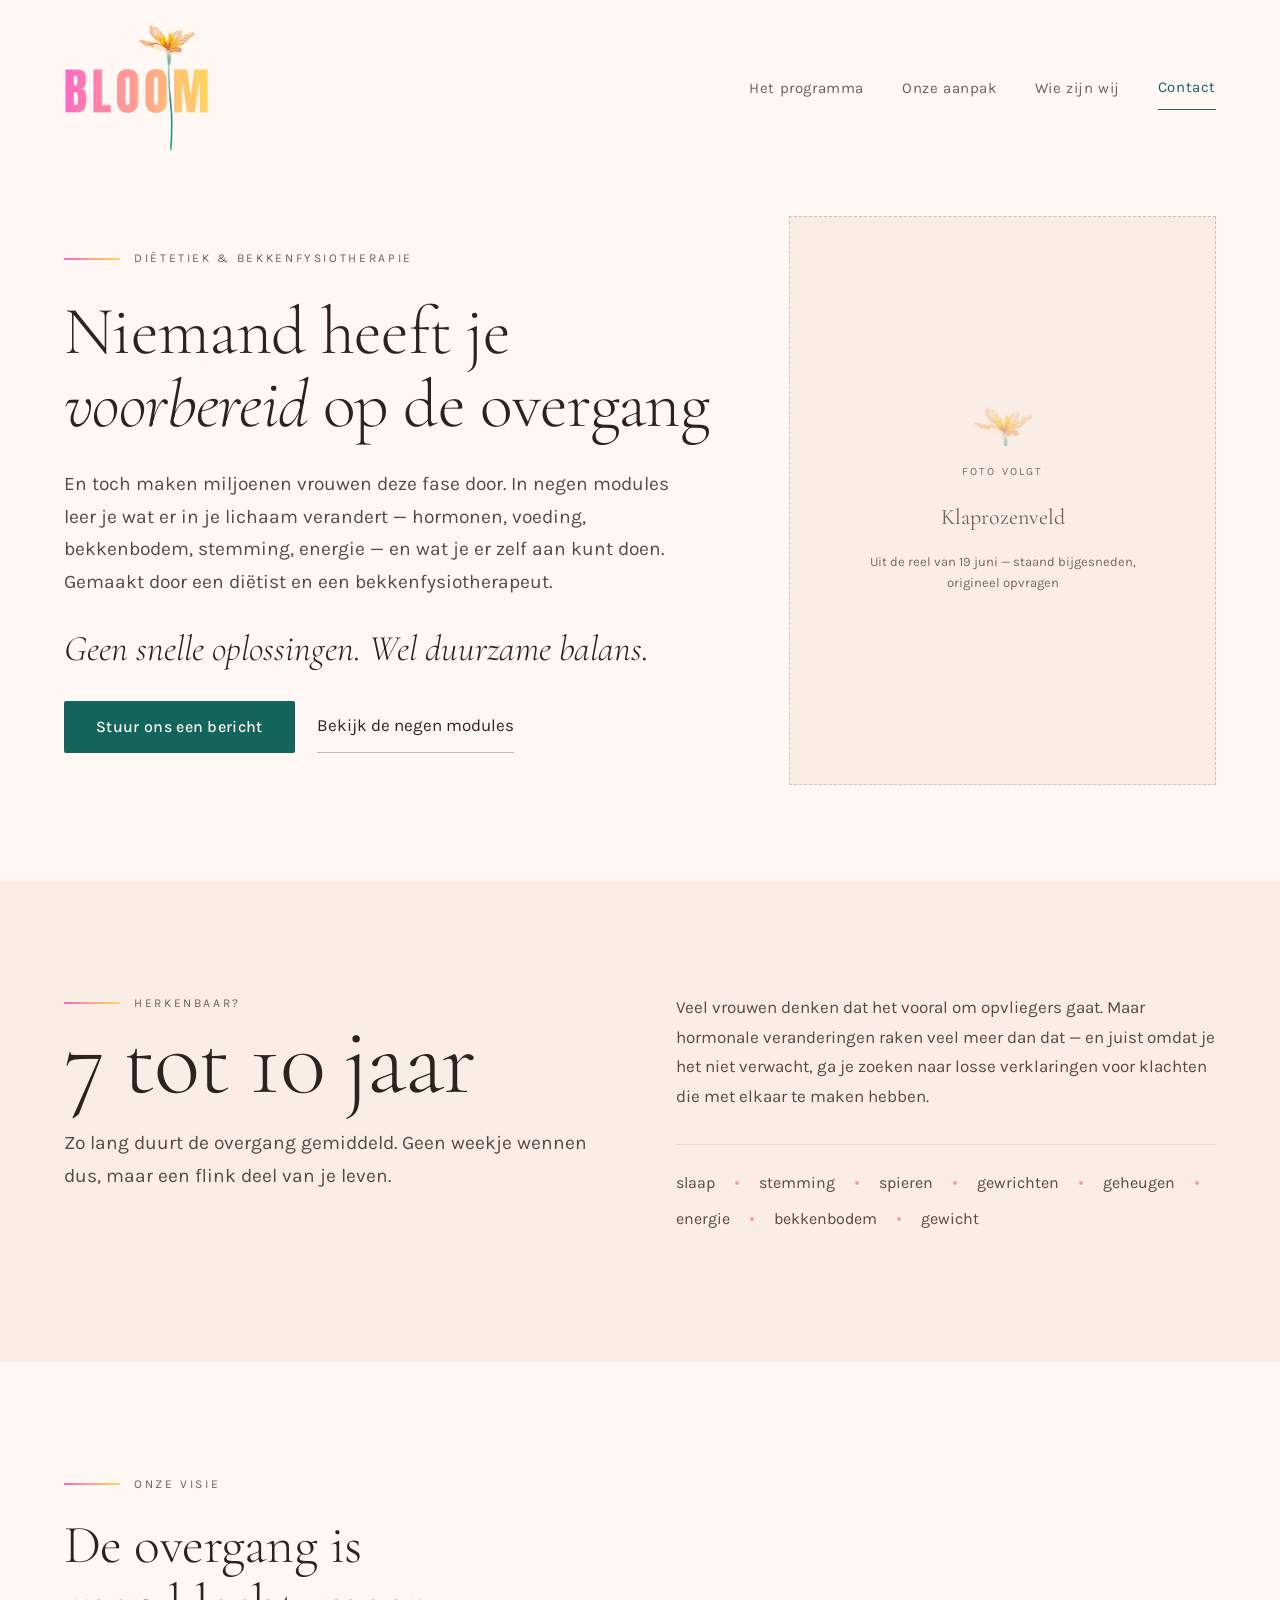
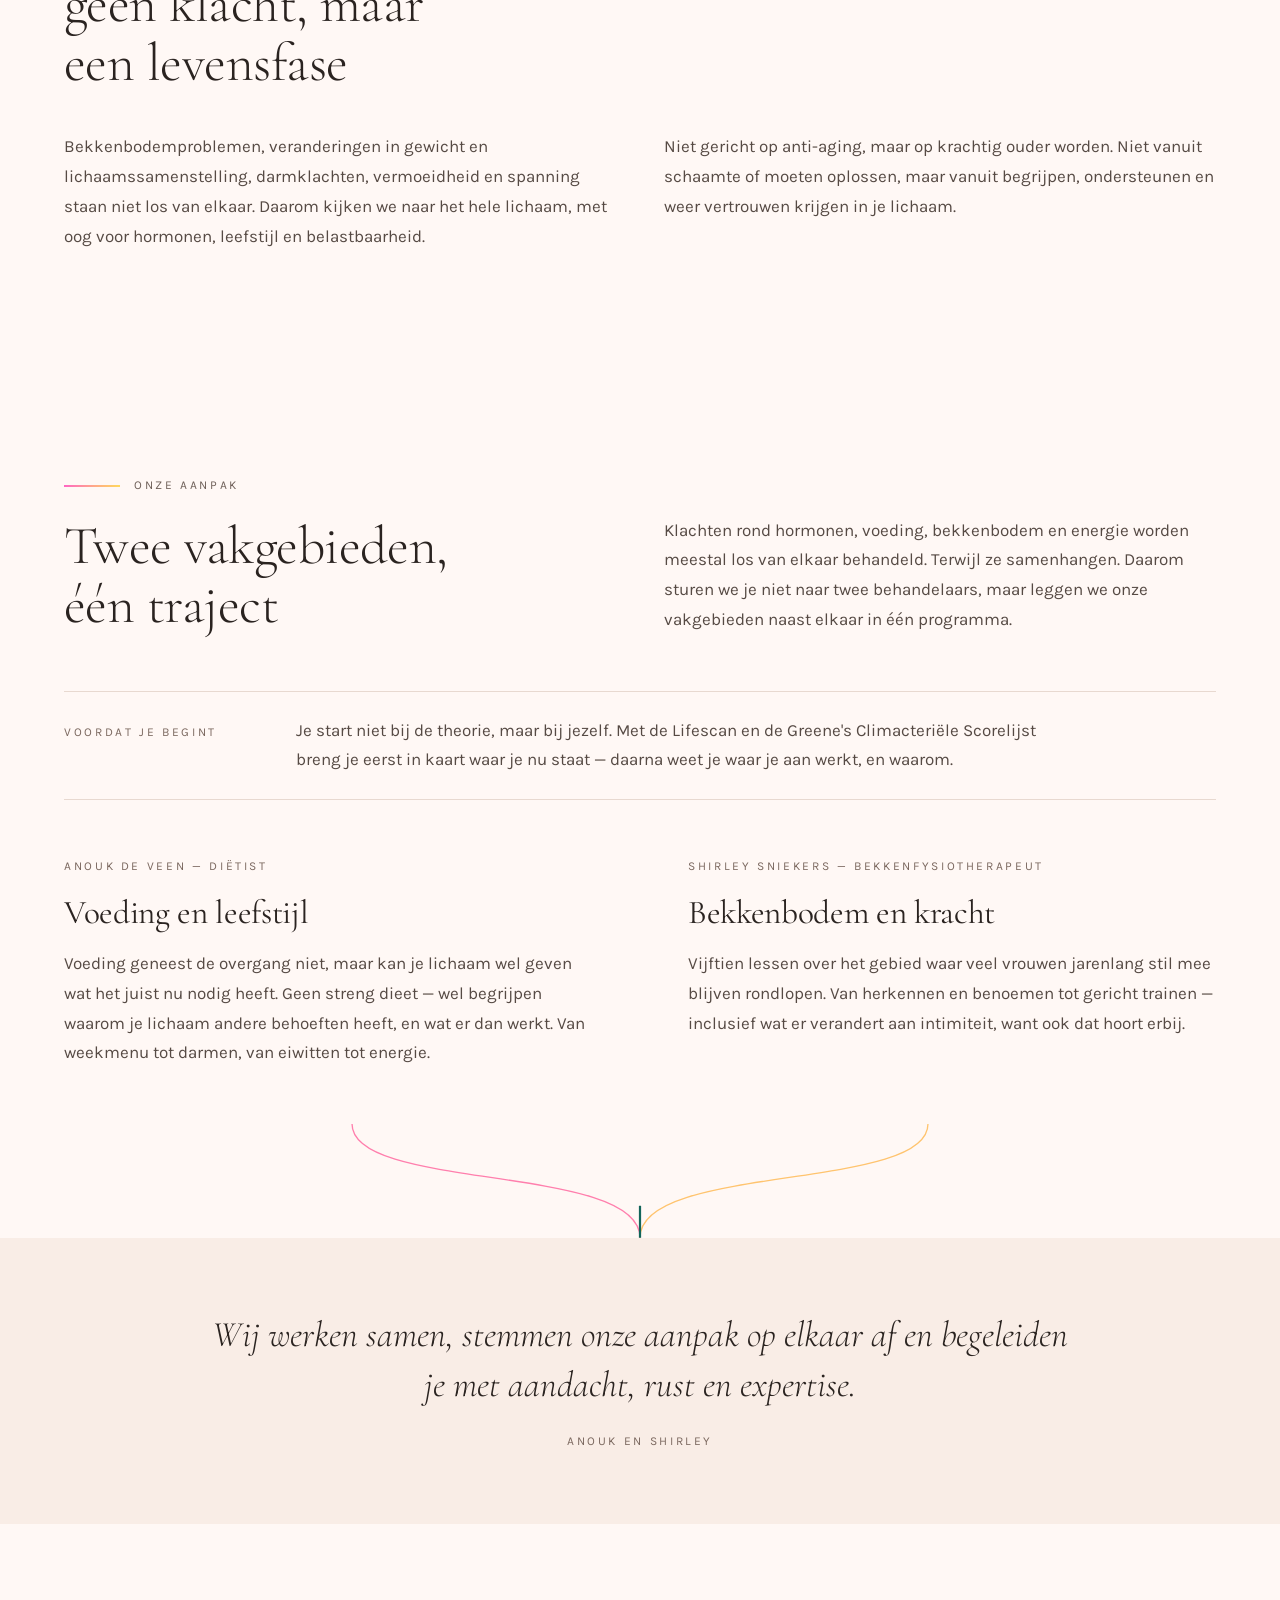
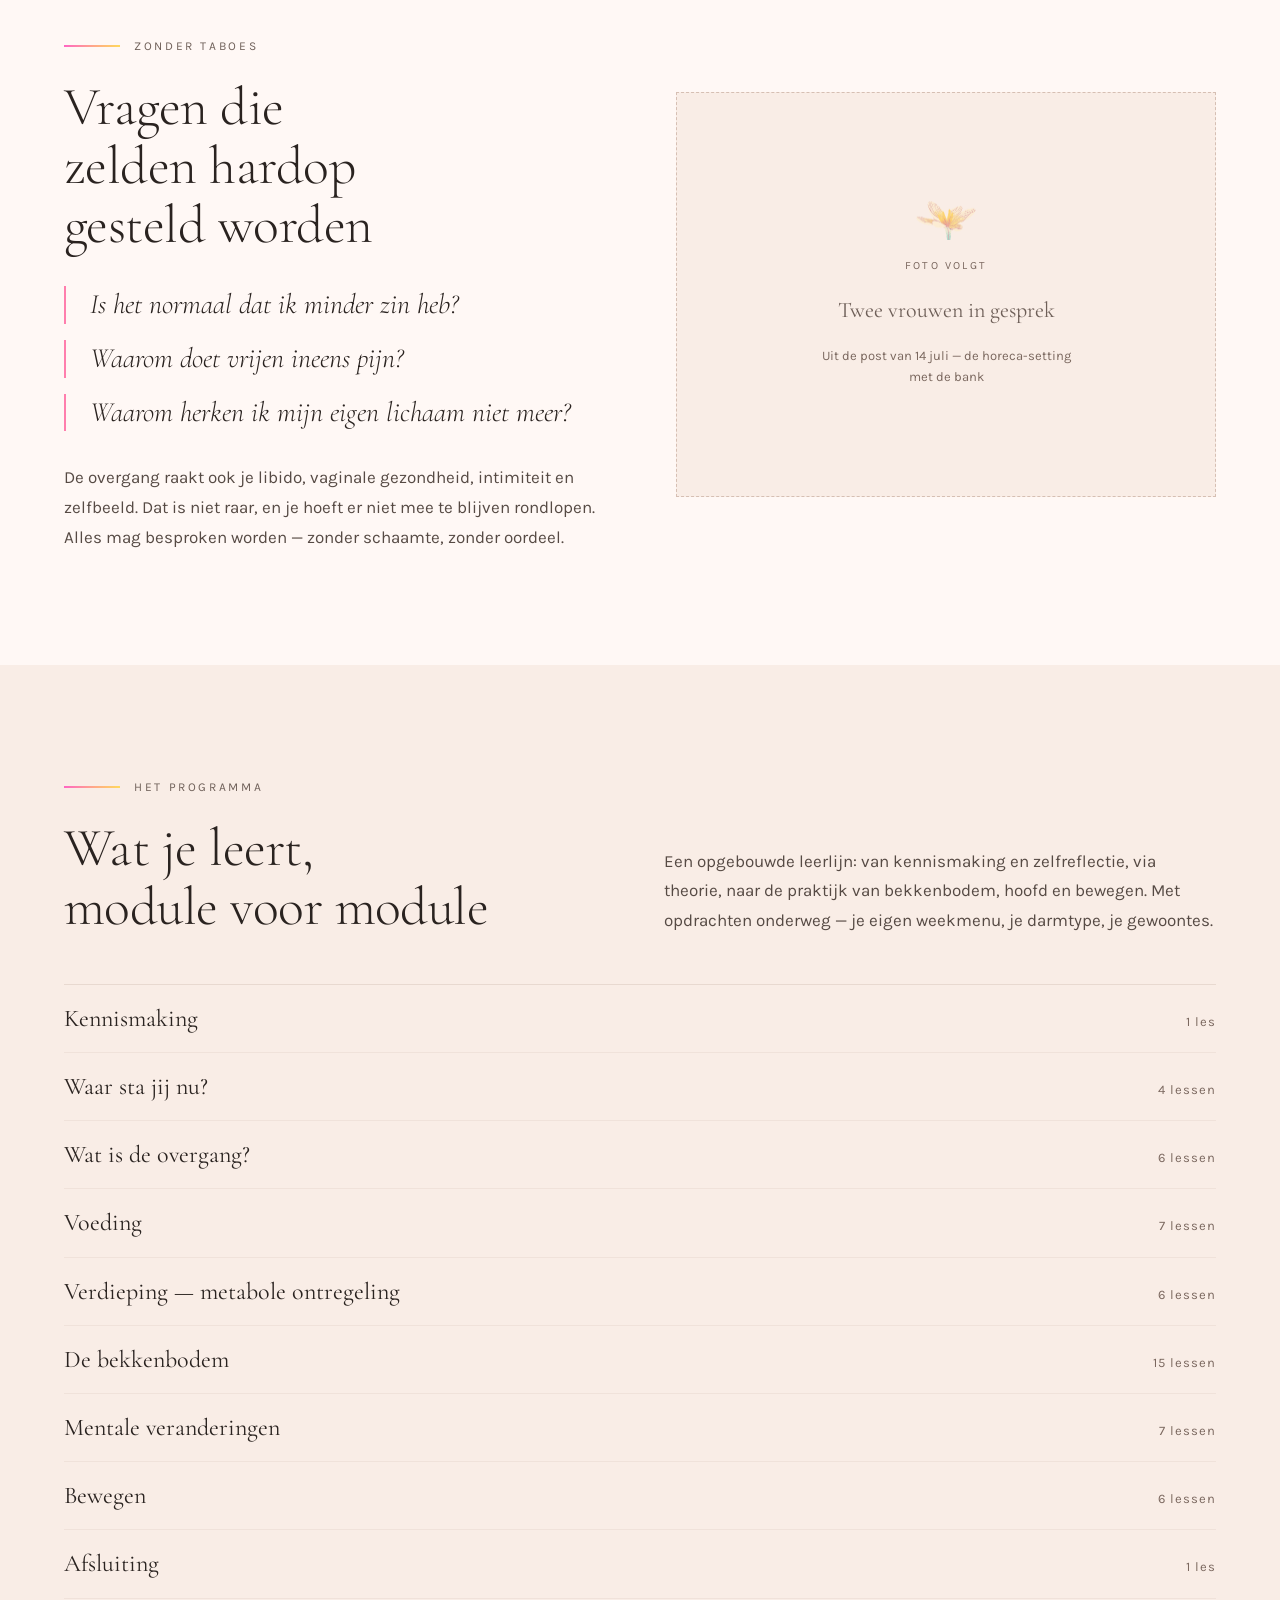
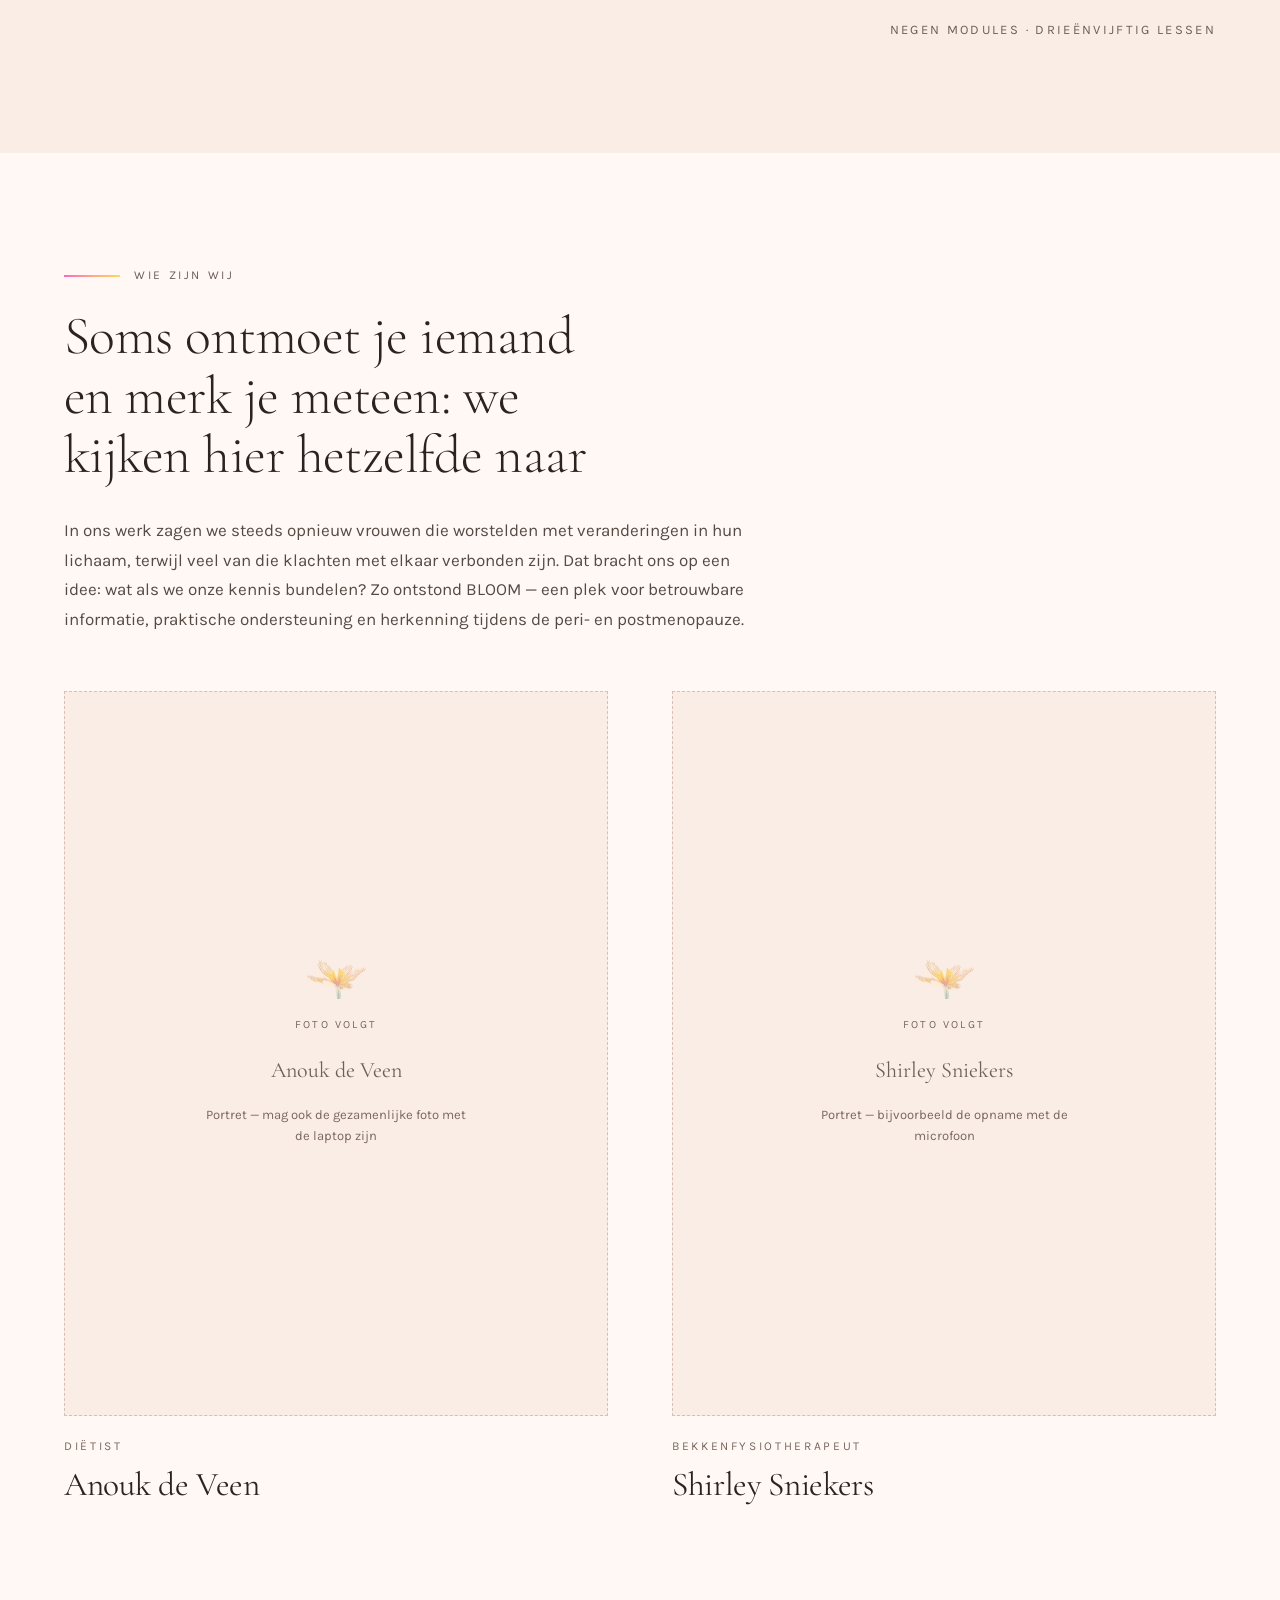
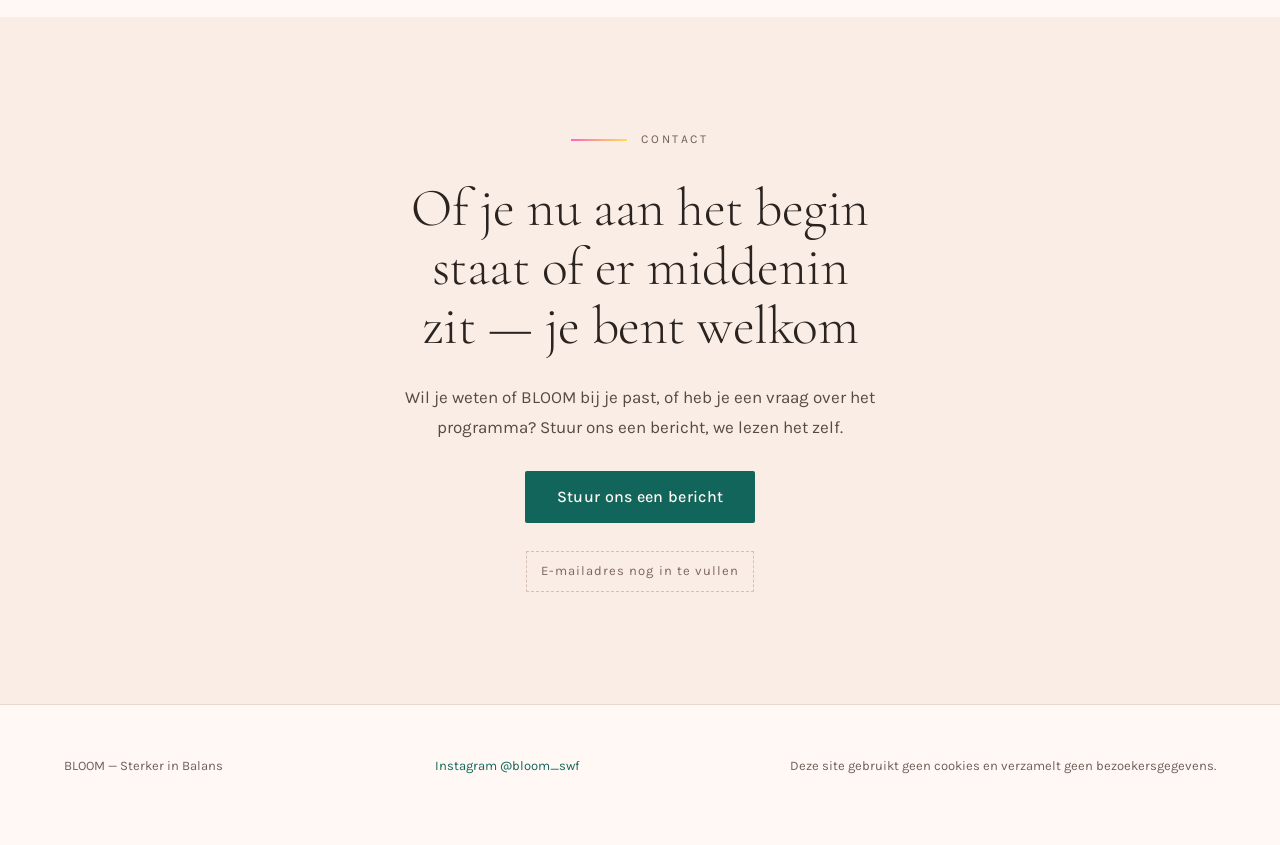
==== index.html @ 6a774e8f "Pagina leesbaar houden als JavaScript niet draait De fade-in verborg secties met opacity 0; zonder J" ====
<!doctype html>
<html lang="nl">
<head>
<meta charset="utf-8">
<meta name="viewport" content="width=device-width, initial-scale=1">
<title>BLOOM — Sterker in Balans | Online programma over de overgang</title>
<meta name="description" content="BLOOM is een online programma over de overgang, gemaakt door een diëtist en een bekkenfysiotherapeut. Negen modules over hormonen, voeding, bekkenbodem, stemming en kracht.">
<link rel="icon" href="assets/img/favicon-32.png" sizes="32x32">
<link rel="apple-touch-icon" href="assets/img/favicon-180.png">
<meta property="og:title" content="BLOOM — Sterker in Balans">
<meta property="og:description" content="Een online programma over de overgang, gemaakt door een diëtist en een bekkenfysiotherapeut.">
<meta property="og:type" content="website">
<meta property="og:image" content="assets/img/og.png">
<meta property="og:locale" content="nl_NL">
<link rel="preload" href="assets/fonts/CormorantGaramond-var.woff2" as="font" type="font/woff2" crossorigin>
<link rel="preload" href="assets/fonts/Karla-var.woff2" as="font" type="font/woff2" crossorigin>
<link rel="stylesheet" href="styles.css">
<script>document.documentElement.classList.add('js');</script>
</head>
<body>

<a class="btn" href="#inhoud" style="position:absolute;left:-9999px;">Naar de inhoud</a>

<header class="wrap masthead">
  <img class="masthead__logo" src="assets/img/bloom-logo.png" alt="BLOOM" width="700" height="616">
  <nav class="nav" aria-label="Hoofdmenu">
    <a href="#programma">Het programma</a>
    <a href="#aanpak">Onze aanpak</a>
    <a href="#wij">Wie zijn wij</a>
    <a class="is-cta" href="#contact">Contact</a>
  </nav>
</header>

<main id="inhoud">

  <!-- ───────────────── Hero ───────────────── -->
  <section class="wrap hero">
    <div class="hero__text">
      <p class="eyebrow">Diëtetiek &amp; bekkenfysiotherapie</p>
      <h1 class="hero__title">Niemand heeft je <em>voorbereid</em> op de overgang</h1>
      <p class="lead">En toch maken miljoenen vrouwen deze fase door. In negen modules leer je wat er in je lichaam verandert — hormonen, voeding, bekkenbodem, stemming, energie — en wat je er zelf aan kunt doen. Gemaakt door een diëtist en een bekkenfysiotherapeut.</p>
      <p class="quote">Geen snelle oplossingen. Wel duurzame balans.</p>
      <div class="hero__actions">
        <a class="btn btn--primary" href="#contact">Stuur ons een bericht</a>
        <a class="link-under" href="#programma">Bekijk de negen modules</a>
      </div>
    </div>

    <!-- Foto volgt: plaats het bestand als assets/img/hero-klaprozen.jpg en vervang dit blok -->
    <figure class="photo photo--empty photo--portrait" style="margin:0;">
      <img src="assets/img/bloom-mark.png" alt="" width="240" height="157">
      <figcaption class="photo__label">Foto volgt</figcaption>
      <p class="photo__name">Klaprozenveld</p>
      <p class="photo__note">Uit de reel van 19 juni — staand bijgesneden, origineel opvragen</p>
    </figure>
  </section>

  <!-- ───────────────── Herkenning ───────────────── -->
  <section class="section section--sand" id="herkenning">
    <div class="wrap recognise reveal">
      <div>
        <p class="eyebrow">Herkenbaar?</p>
        <p class="figure-line">7 tot 10 jaar</p>
        <p class="figure-caption">Zo lang duurt de overgang gemiddeld. Geen weekje wennen dus, maar een flink deel van je leven.</p>
      </div>
      <div>
        <p class="prose">Veel vrouwen denken dat het vooral om opvliegers gaat. Maar hormonale veranderingen raken veel meer dan dat — en juist omdat je het niet verwacht, ga je zoeken naar losse verklaringen voor klachten die met elkaar te maken hebben.</p>
        <ul class="tags">
          <li>slaap</li>
          <li>stemming</li>
          <li>spieren</li>
          <li>gewrichten</li>
          <li>geheugen</li>
          <li>energie</li>
          <li>bekkenbodem</li>
          <li>gewicht</li>
        </ul>
      </div>
    </div>
  </section>

  <!-- ───────────────── Visie ───────────────── -->
  <section class="section" id="visie">
    <div class="wrap reveal">
      <p class="eyebrow">Onze visie</p>
      <h2 style="max-width:20ch;margin-top:1.25rem;">De overgang is geen klacht, maar een levensfase</h2>
      <div style="display:grid;grid-template-columns:repeat(auto-fit,minmax(18rem,1fr));gap:3rem;margin-top:2.5rem;">
        <p class="prose">Bekkenbodemproblemen, veranderingen in gewicht en lichaamssamenstelling, darmklachten, vermoeidheid en spanning staan niet los van elkaar. Daarom kijken we naar het hele lichaam, met oog voor hormonen, leefstijl en belastbaarheid.</p>
        <p class="prose">Niet gericht op anti-aging, maar op krachtig ouder worden. Niet vanuit schaamte of moeten oplossen, maar vanuit begrijpen, ondersteunen en weer vertrouwen krijgen in je lichaam.</p>
      </div>
    </div>
  </section>

  <!-- ───────────────── Aanpak ───────────────── -->
  <section class="section" id="aanpak" style="padding-bottom:0;">
    <div class="wrap reveal">
      <div style="display:grid;grid-template-columns:repeat(auto-fit,minmax(20rem,1fr));gap:3rem;align-items:end;">
        <div>
          <p class="eyebrow">Onze aanpak</p>
          <h2 style="margin-top:1.25rem;">Twee vakgebieden,<br>één traject</h2>
        </div>
        <p class="prose">Klachten rond hormonen, voeding, bekkenbodem en energie worden meestal los van elkaar behandeld. Terwijl ze samenhangen. Daarom sturen we je niet naar twee behandelaars, maar leggen we onze vakgebieden naast elkaar in één programma.</p>
      </div>

      <div class="before-start">
        <p class="eyebrow eyebrow--plain before-start__label">Voordat je begint</p>
        <p class="prose" style="max-width:48rem;">Je start niet bij de theorie, maar bij jezelf. Met de Lifescan en de Greene's Climacteriële Scorelijst breng je eerst in kaart waar je nu staat — daarna weet je waar je aan werkt, en waarom.</p>
      </div>

      <div class="disciplines">
        <article class="discipline">
          <p class="eyebrow eyebrow--plain">Anouk de Veen — diëtist</p>
          <h3>Voeding en leefstijl</h3>
          <p class="prose" style="max-width:none;">Voeding geneest de overgang niet, maar kan je lichaam wel geven wat het juist nu nodig heeft. Geen streng dieet — wel begrijpen waarom je lichaam andere behoeften heeft, en wat er dan werkt. Van weekmenu tot darmen, van eiwitten tot energie.</p>
        </article>
        <article class="discipline">
          <p class="eyebrow eyebrow--plain">Shirley Sniekers — bekkenfysiotherapeut</p>
          <h3>Bekkenbodem en kracht</h3>
          <p class="prose" style="max-width:none;">Vijftien lessen over het gebied waar veel vrouwen jarenlang stil mee blijven rondlopen. Van herkennen en benoemen tot gericht trainen — inclusief wat er verandert aan intimiteit, want ook dat hoort erbij.</p>
        </article>
      </div>

      <!-- Twee vakgebieden komen samen in één steel — het beeldmerk van het logo -->
      <svg class="converge" viewBox="0 0 1296 128" fill="none" xmlns="http://www.w3.org/2000/svg" aria-hidden="true" focusable="false">
        <path d="M324 0 C 324 76, 648 44, 648 128" stroke="#FF7FAD" stroke-width="1.5"/>
        <path d="M972 0 C 972 76, 648 44, 648 128" stroke="#FFC46F" stroke-width="1.5"/>
        <path d="M648 92 L 648 128" stroke="#12655A" stroke-width="2.5"/>
      </svg>
    </div>

    <div class="section--sand" style="padding-block:clamp(3rem,6vw,4.5rem);">
      <div class="wrap" style="display:flex;flex-direction:column;align-items:center;text-align:center;gap:1.25rem;">
        <p class="quote" style="max-width:55rem;">Wij werken samen, stemmen onze aanpak op elkaar af en begeleiden je met aandacht, rust en expertise.</p>
        <p class="eyebrow eyebrow--plain">Anouk en Shirley</p>
      </div>
    </div>
  </section>

  <!-- ───────────────── Taboe ───────────────── -->
  <section class="section" id="taboe">
    <div class="wrap taboo reveal">
      <div>
        <p class="eyebrow">Zonder taboes</p>
        <h2 style="margin-top:1.25rem;max-width:16ch;">Vragen die zelden hardop gesteld worden</h2>
        <ul class="taboo__questions">
          <li>Is het normaal dat ik minder zin heb?</li>
          <li>Waarom doet vrijen ineens pijn?</li>
          <li>Waarom herken ik mijn eigen lichaam niet meer?</li>
        </ul>
        <p class="prose" style="margin-top:2rem;">De overgang raakt ook je libido, vaginale gezondheid, intimiteit en zelfbeeld. Dat is niet raar, en je hoeft er niet mee te blijven rondlopen. Alles mag besproken worden — zonder schaamte, zonder oordeel.</p>
      </div>

      <!-- Foto volgt: plaats het bestand als assets/img/gesprek-bank.jpg en vervang dit blok -->
      <figure class="photo photo--empty photo--landscape" style="margin:0;">
        <img src="assets/img/bloom-mark.png" alt="" width="240" height="157">
        <figcaption class="photo__label">Foto volgt</figcaption>
        <p class="photo__name">Twee vrouwen in gesprek</p>
        <p class="photo__note">Uit de post van 14 juli — de horeca-setting met de bank</p>
      </figure>
    </div>
  </section>

  <!-- ───────────────── Programma ───────────────── -->
  <section class="section section--sand" id="programma">
    <div class="wrap reveal">
      <div style="display:grid;grid-template-columns:repeat(auto-fit,minmax(20rem,1fr));gap:3rem;align-items:end;">
        <div>
          <p class="eyebrow">Het programma</p>
          <h2 style="margin-top:1.25rem;">Wat je leert,<br>module voor module</h2>
        </div>
        <p class="prose">Een opgebouwde leerlijn: van kennismaking en zelfreflectie, via theorie, naar de praktijk van bekkenbodem, hoofd en bewegen. Met opdrachten onderweg — je eigen weekmenu, je darmtype, je gewoontes.</p>
      </div>

      <ol class="modules">
        <li><span class="modules__name">Kennismaking</span><span class="modules__count">1 les</span></li>
        <li><span class="modules__name">Waar sta jij nu?</span><span class="modules__count">4 lessen</span></li>
        <li><span class="modules__name">Wat is de overgang?</span><span class="modules__count">6 lessen</span></li>
        <li><span class="modules__name">Voeding</span><span class="modules__count">7 lessen</span></li>
        <li><span class="modules__name">Verdieping — metabole ontregeling</span><span class="modules__count">6 lessen</span></li>
        <li><span class="modules__name">De bekkenbodem</span><span class="modules__count">15 lessen</span></li>
        <li><span class="modules__name">Mentale veranderingen</span><span class="modules__count">7 lessen</span></li>
        <li><span class="modules__name">Bewegen</span><span class="modules__count">6 lessen</span></li>
        <li><span class="modules__name">Afsluiting</span><span class="modules__count">1 les</span></li>
      </ol>
      <p class="modules__total">Negen modules · drieënvijftig lessen</p>
    </div>
  </section>

  <!-- ───────────────── Wie zijn wij ───────────────── -->
  <section class="section" id="wij">
    <div class="wrap reveal">
      <p class="eyebrow">Wie zijn wij</p>
      <h2 style="margin-top:1.25rem;max-width:22ch;">Soms ontmoet je iemand en merk je meteen: we kijken hier hetzelfde naar</h2>
      <p class="prose" style="margin-top:2rem;max-width:44rem;">In ons werk zagen we steeds opnieuw vrouwen die worstelden met veranderingen in hun lichaam, terwijl veel van die klachten met elkaar verbonden zijn. Dat bracht ons op een idee: wat als we onze kennis bundelen? Zo ontstond BLOOM — een plek voor betrouwbare informatie, praktische ondersteuning en herkenning tijdens de peri- en postmenopauze.</p>

      <div class="founders">
        <div class="founder">
          <!-- Foto volgt: plaats het bestand als assets/img/anouk.jpg en vervang dit blok -->
          <figure class="photo photo--empty photo--portrait" style="margin:0;">
            <img src="assets/img/bloom-mark.png" alt="" width="240" height="157">
            <figcaption class="photo__label">Foto volgt</figcaption>
            <p class="photo__name">Anouk de Veen</p>
            <p class="photo__note">Portret — mag ook de gezamenlijke foto met de laptop zijn</p>
          </figure>
          <div>
            <p class="founder__role">Diëtist</p>
            <h3 style="margin-top:0.5rem;">Anouk de Veen</h3>
          </div>
        </div>
        <div class="founder">
          <!-- Foto volgt: plaats het bestand als assets/img/shirley.jpg en vervang dit blok -->
          <figure class="photo photo--empty photo--portrait" style="margin:0;">
            <img src="assets/img/bloom-mark.png" alt="" width="240" height="157">
            <figcaption class="photo__label">Foto volgt</figcaption>
            <p class="photo__name">Shirley Sniekers</p>
            <p class="photo__note">Portret — bijvoorbeeld de opname met de microfoon</p>
          </figure>
          <div>
            <p class="founder__role">Bekkenfysiotherapeut</p>
            <h3 style="margin-top:0.5rem;">Shirley Sniekers</h3>
          </div>
        </div>
      </div>
    </div>
  </section>

  <!-- ───────────────── Contact ───────────────── -->
  <section class="section section--sand" id="contact">
    <div class="wrap contact reveal">
      <p class="eyebrow">Contact</p>
      <h2 style="max-width:18ch;">Of je nu aan het begin staat of er middenin zit — je bent welkom</h2>
      <p class="prose">Wil je weten of BLOOM bij je past, of heb je een vraag over het programma? Stuur ons een bericht, we lezen het zelf.</p>
      <!-- TODO: vervang het e-mailadres hieronder en verwijder de melding eronder -->
      <a class="btn btn--primary" href="mailto:EMAILADRES-NOG-INVULLEN@voorbeeld.nl?subject=Vraag%20over%20BLOOM">Stuur ons een bericht</a>
      <span class="todo">E-mailadres nog in te vullen</span>
    </div>
  </section>

</main>

<footer class="footer">
  <div class="wrap footer__row">
    <span>BLOOM — Sterker in Balans</span>
    <span><a href="https://www.instagram.com/bloom_swf/" rel="noopener">Instagram @bloom_swf</a></span>
    <span>Deze site gebruikt geen cookies en verzamelt geen bezoekersgegevens.</span>
  </div>
</footer>

<script>
(function () {
  var items = document.querySelectorAll('.reveal');
  if (!('IntersectionObserver' in window) ||
      window.matchMedia('(prefers-reduced-motion: reduce)').matches) {
    items.forEach(function (el) { el.classList.add('is-in'); });
    return;
  }
  var io = new IntersectionObserver(function (entries) {
    entries.forEach(function (entry) {
      if (entry.isIntersecting) {
        entry.target.classList.add('is-in');
        io.unobserve(entry.target);
      }
    });
  }, { rootMargin: '0px 0px -10% 0px' });
  items.forEach(function (el) { io.observe(el); });
})();
</script>

</body>
</html>
---- styles.css ----
@import url('assets/fonts/fonts.css');

/* ───────────────────────────────────────────────────────────────
   Design tokens — de stuurknop van de hele pagina.
   Kleuren zijn gemeten uit het logobestand, niet geschat.
   ─────────────────────────────────────────────────────────────── */
:root {
  /* Vlakken en tekst */
  --cream:      #FFF8F5;
  --sand:       #F9EDE6;
  --ink:        #2A2320;
  --ink-soft:   #564A44;
  --muted:      #6E5F58;
  --faint:      #7A675E;
  --rule:       #E8D9D0;
  --rule-soft:  #F0E2DA;

  /* Interactie — de groene steel uit het logo */
  --accent:      #12655A;
  --accent-dark: #0D4A42;

  /* Logoverloop — uitsluitend haarlijnen en accenten, nooit vlakken */
  --pink:      #FF66C3;
  --pink-soft: #FF7FAD;
  --salmon:    #FF9B94;
  --orange:    #FFAA87;
  --gold:      #FFC46F;
  --yellow:    #FFD95D;
  --gradient:  linear-gradient(90deg, var(--pink), var(--orange) 55%, var(--yellow));

  /* Typografie */
  --font-display: 'Cormorant Garamond', Georgia, 'Times New Roman', serif;
  --font-body:    'Karla', 'Helvetica Neue', Arial, sans-serif;

  --t-hero:  clamp(2.4rem, 6vw, 4.25rem);
  --t-h2:    clamp(1.9rem, 4.2vw, 3.4rem);
  --t-h3:    clamp(1.4rem, 2.6vw, 2.25rem);
  --t-quote: clamp(1.35rem, 3vw, 2.25rem);
  --t-lead:  clamp(1.05rem, 1.5vw, 1.2rem);
  --t-body:  1.0625rem;
  --t-small: 0.8125rem;
  --t-eyebrow: 0.75rem;

  /* Ritme */
  --pad:     clamp(1.25rem, 5vw, 4.5rem);
  --maxw:    81rem;
  --section: clamp(4rem, 9vw, 7rem);
  --measure: 38rem;
}

/* ─────────────────────────── Basis ─────────────────────────── */
*, *::before, *::after { box-sizing: border-box; }

html { -webkit-text-size-adjust: 100%; scroll-behavior: smooth; }

body {
  margin: 0;
  background: var(--cream);
  color: var(--ink);
  font-family: var(--font-body);
  font-size: var(--t-body);
  line-height: 1.75;
  -webkit-font-smoothing: antialiased;
}

img { max-width: 100%; height: auto; display: block; }

a { color: var(--accent); }
a:hover { color: var(--accent-dark); }

:focus-visible {
  outline: 2px solid var(--accent);
  outline-offset: 3px;
}

h1, h2, h3 {
  font-family: var(--font-display);
  font-weight: 300;
  letter-spacing: -0.01em;
  margin: 0;
  text-wrap: balance;
}
h1 { font-size: var(--t-hero); line-height: 1.08; }
h2 { font-size: var(--t-h2);   line-height: 1.1; }
h3 { font-size: var(--t-h3);   line-height: 1.2; font-weight: 400; }

p { margin: 0; }

.wrap {
  width: 100%;
  max-width: var(--maxw);
  margin-inline: auto;
  padding-inline: var(--pad);
}

.section { padding-block: var(--section); }
.section--sand { background: var(--sand); }

.lead {
  font-size: var(--t-lead);
  line-height: 1.7;
  color: var(--ink-soft);
  max-width: var(--measure);
}

.prose { color: var(--ink-soft); max-width: var(--measure); }

/* Bovenkop met haarlijn in het logoverloop */
.eyebrow {
  display: flex;
  align-items: center;
  gap: 0.875rem;
  font-size: var(--t-eyebrow);
  letter-spacing: 0.22em;
  text-transform: uppercase;
  color: var(--muted);
}
.eyebrow::before {
  content: "";
  width: 3.5rem;
  height: 2px;
  flex-shrink: 0;
  background: var(--gradient);
}
.eyebrow--plain { color: var(--faint); }
.eyebrow--plain::before { display: none; }

.quote {
  font-family: var(--font-display);
  font-style: italic;
  font-weight: 300;
  font-size: var(--t-quote);
  line-height: 1.4;
  color: var(--ink);
}

/* ─────────────────────────── Knoppen ─────────────────────────── */
.btn {
  display: inline-flex;
  align-items: center;
  justify-content: center;
  min-height: 3.25rem;
  padding-inline: 2rem;
  border-radius: 2px;
  font-size: 1rem;
  font-weight: 500;
  letter-spacing: 0.02em;
  text-decoration: none;
  transition: background-color 0.2s ease, color 0.2s ease;
}
.btn--primary { background: var(--accent); color: var(--cream); }
.btn--primary:hover { background: var(--accent-dark); color: var(--cream); }

.link-under {
  display: inline-flex;
  align-items: center;
  min-height: 3.25rem;
  color: var(--ink);
  text-decoration: none;
  border-bottom: 1px solid #C9B4A9;
}
.link-under:hover { color: var(--ink); border-bottom-color: var(--ink); }

/* ─────────────────────────── Kop van de pagina ─────────────────────────── */
.masthead {
  display: flex;
  align-items: center;
  justify-content: space-between;
  gap: 1.5rem;
  flex-wrap: wrap;
  padding-block: 1.5rem 0;
}
.masthead__logo { height: clamp(4.5rem, 10vw, 9.375rem); width: auto; }

.nav { display: flex; flex-wrap: wrap; gap: 0 2.375rem; align-items: center; }
.nav a {
  display: inline-flex;
  align-items: center;
  min-height: 2.75rem;
  font-size: 0.9375rem;
  letter-spacing: 0.04em;
  color: var(--muted);
  text-decoration: none;
  white-space: nowrap;
}
.nav a:hover { color: var(--ink); }
.nav a.is-cta {
  color: var(--accent);
  border-bottom: 1px solid var(--accent);
}

/* ─────────────────────────── Hero ─────────────────────────── */
.hero {
  display: grid;
  grid-template-columns: minmax(0, 1.55fr) minmax(0, 1fr);
  gap: 4rem;
  align-items: center;
  padding-block: clamp(2.5rem, 6vw, 4rem) clamp(3.5rem, 8vw, 6rem);
}
.hero__text { display: flex; flex-direction: column; gap: 1.625rem; }
.hero__title { max-width: 26ch; }
.hero__actions { display: flex; align-items: center; gap: 1.375rem; flex-wrap: wrap; }

/* ─────────────────────────── Fotoplekken ─────────────────────────── */
.photo { position: relative; }
.photo img { width: 100%; height: 100%; object-fit: cover; }

.photo--empty {
  background: var(--sand);
  border: 1px dashed #D6BFB3;
  display: flex;
  flex-direction: column;
  align-items: center;
  justify-content: center;
  gap: 1rem;
  text-align: center;
  padding: 2rem;
  min-height: 16rem;
}
.photo--empty img { width: 3.75rem; height: auto; opacity: 0.5; object-fit: contain; }
.photo--portrait { aspect-ratio: 3 / 4; }
.photo--landscape { aspect-ratio: 4 / 3; }
.photo__label {
  font-size: 0.6875rem;
  letter-spacing: 0.2em;
  text-transform: uppercase;
  color: var(--faint);
}
.photo__name {
  font-family: var(--font-display);
  font-size: 1.375rem;
  color: var(--muted);
}
.photo__note {
  font-size: var(--t-small);
  line-height: 1.6;
  color: var(--faint);
  max-width: 17rem;
}

/* ─────────────────────────── Herkenning ─────────────────────────── */
.recognise { display: grid; grid-template-columns: minmax(0, 1fr) minmax(0, 1fr); gap: 4.5rem; align-items: start; }
.figure-line {
  font-family: var(--font-display);
  font-weight: 300;
  font-size: clamp(3rem, 8vw, 6rem);
  line-height: 1;
  letter-spacing: -0.02em;
}
.figure-caption { font-size: var(--t-lead); color: var(--ink-soft); margin-top: 1rem; }

.tags {
  display: flex;
  flex-wrap: wrap;
  gap: 0.5rem 1.25rem;
  margin-top: 2rem;
  padding-top: 1.5rem;
  border-top: 1px solid var(--rule);
  list-style: none;
  padding-inline: 0;
}
.tags li {
  font-size: 1rem;
  color: var(--ink-soft);
  display: flex;
  align-items: center;
  gap: 1.25rem;
}
.tags li:not(:last-child)::after {
  content: "";
  width: 4px;
  height: 4px;
  border-radius: 50%;
  background: var(--salmon);
}

/* ─────────────────────────── Aanpak ─────────────────────────── */
.before-start {
  border-block: 1px solid var(--rule);
  padding-block: 1.5rem;
  margin-block: 3.5rem;
  display: flex;
  gap: 2.5rem;
  align-items: baseline;
}
.before-start__label { width: 12rem; flex-shrink: 0; }

.disciplines {
  display: grid;
  grid-template-columns: repeat(2, minmax(0, 1fr));
  gap: 6rem;
}
.discipline { display: flex; flex-direction: column; gap: 1rem; }

.converge { display: block; width: 100%; height: auto; margin-top: 3.5rem; }

/* ─────────────────────────── Programma ─────────────────────────── */
.modules { list-style: none; margin: 3rem 0 0; padding: 0; border-top: 1px solid var(--rule); }
.modules li {
  display: flex;
  align-items: baseline;
  justify-content: space-between;
  gap: 1.5rem;
  padding-block: 1.125rem;
  border-bottom: 1px solid var(--rule-soft);
}
.modules__name { font-family: var(--font-display); font-size: 1.5rem; line-height: 1.3; }
.modules__count { font-size: var(--t-small); letter-spacing: 0.08em; color: var(--faint); white-space: nowrap; }
.modules__total {
  display: flex;
  justify-content: flex-end;
  gap: 1rem;
  margin-top: 1.25rem;
  font-size: var(--t-small);
  letter-spacing: 0.18em;
  text-transform: uppercase;
  color: var(--muted);
}

/* ─────────────────────────── Taboe ─────────────────────────── */
.taboo { display: grid; grid-template-columns: minmax(0, 1fr) minmax(0, 1fr); gap: 4.5rem; align-items: center; }
.taboo__questions { list-style: none; margin: 2rem 0 0; padding: 0; display: flex; flex-direction: column; gap: 1rem; }
.taboo__questions li {
  font-family: var(--font-display);
  font-style: italic;
  font-size: clamp(1.25rem, 2.4vw, 1.75rem);
  line-height: 1.35;
  padding-left: 1.5rem;
  border-left: 2px solid var(--pink-soft);
}

/* ─────────────────────────── Wie zijn wij ─────────────────────────── */
.founders { display: grid; grid-template-columns: repeat(2, minmax(0, 1fr)); gap: 4rem; margin-top: 3.5rem; }
.founder { display: flex; flex-direction: column; gap: 1.25rem; }
.founder__role { font-size: var(--t-eyebrow); letter-spacing: 0.22em; text-transform: uppercase; color: var(--faint); }

/* ─────────────────────────── Contact ─────────────────────────── */
.contact { display: flex; flex-direction: column; align-items: center; text-align: center; gap: 1.75rem; }
.contact .prose { max-width: 34rem; }

.todo {
  display: inline-flex;
  align-items: center;
  gap: 0.625rem;
  font-size: var(--t-small);
  letter-spacing: 0.08em;
  color: var(--faint);
  border: 1px dashed #D6BFB3;
  padding: 0.5rem 0.875rem;
}

/* ─────────────────────────── Voet ─────────────────────────── */
.footer { border-top: 1px solid var(--rule); padding-block: 2.5rem 3.5rem; }
.footer__row {
  display: flex;
  flex-wrap: wrap;
  gap: 1.5rem 2.5rem;
  align-items: center;
  justify-content: space-between;
  font-size: var(--t-small);
  color: var(--muted);
}
.footer a {
  display: inline-flex;
  align-items: center;
  min-height: 2.75rem;
  text-decoration: none;
}
.footer a:hover { text-decoration: underline; }

/* ─────────────────────────── Beweging ─────────────────────────── */
/* Alleen verbergen als JavaScript draait — anders blijft de pagina leesbaar. */
.js .reveal {
  opacity: 0;
  transform: translateY(14px);
  transition: opacity 0.7s ease, transform 0.7s ease;
}
.js .reveal.is-in { opacity: 1; transform: none; }

@media (prefers-reduced-motion: reduce) {
  html { scroll-behavior: auto; }
  .js .reveal { opacity: 1; transform: none; transition: none; }
  * { animation-duration: 0.01ms !important; transition-duration: 0.01ms !important; }
}

/* ─────────────────────────── Smaller dan een laptop ─────────────────────────── */
@media (max-width: 60rem) {
  .hero { grid-template-columns: minmax(0, 1fr); gap: 2.5rem; }
  .hero__title { max-width: none; }
  .hero .photo--portrait { aspect-ratio: 4 / 3; }
  .recognise,
  .taboo,
  .founders { grid-template-columns: minmax(0, 1fr); gap: 2.5rem; }
  .disciplines { grid-template-columns: minmax(0, 1fr); gap: 3rem; }
  .converge { display: none; }
  .before-start { flex-direction: column; gap: 0.75rem; }
  .before-start__label { width: auto; }
}

@media (max-width: 40rem) {
  .nav { gap: 0 1.375rem; }
  .nav a { font-size: 0.875rem; min-height: 2.5rem; }
  /* Op een telefoon houden we twee ankers over; de rest bereik je door te scrollen. */
  .nav a[href="#aanpak"],
  .nav a[href="#wij"] { display: none; }
  .masthead { padding-block: 1rem 0; gap: 0.5rem 1.5rem; }
  .modules li { flex-direction: column; gap: 0.25rem; }
  .taboo__questions li { padding-left: 1rem; }
}
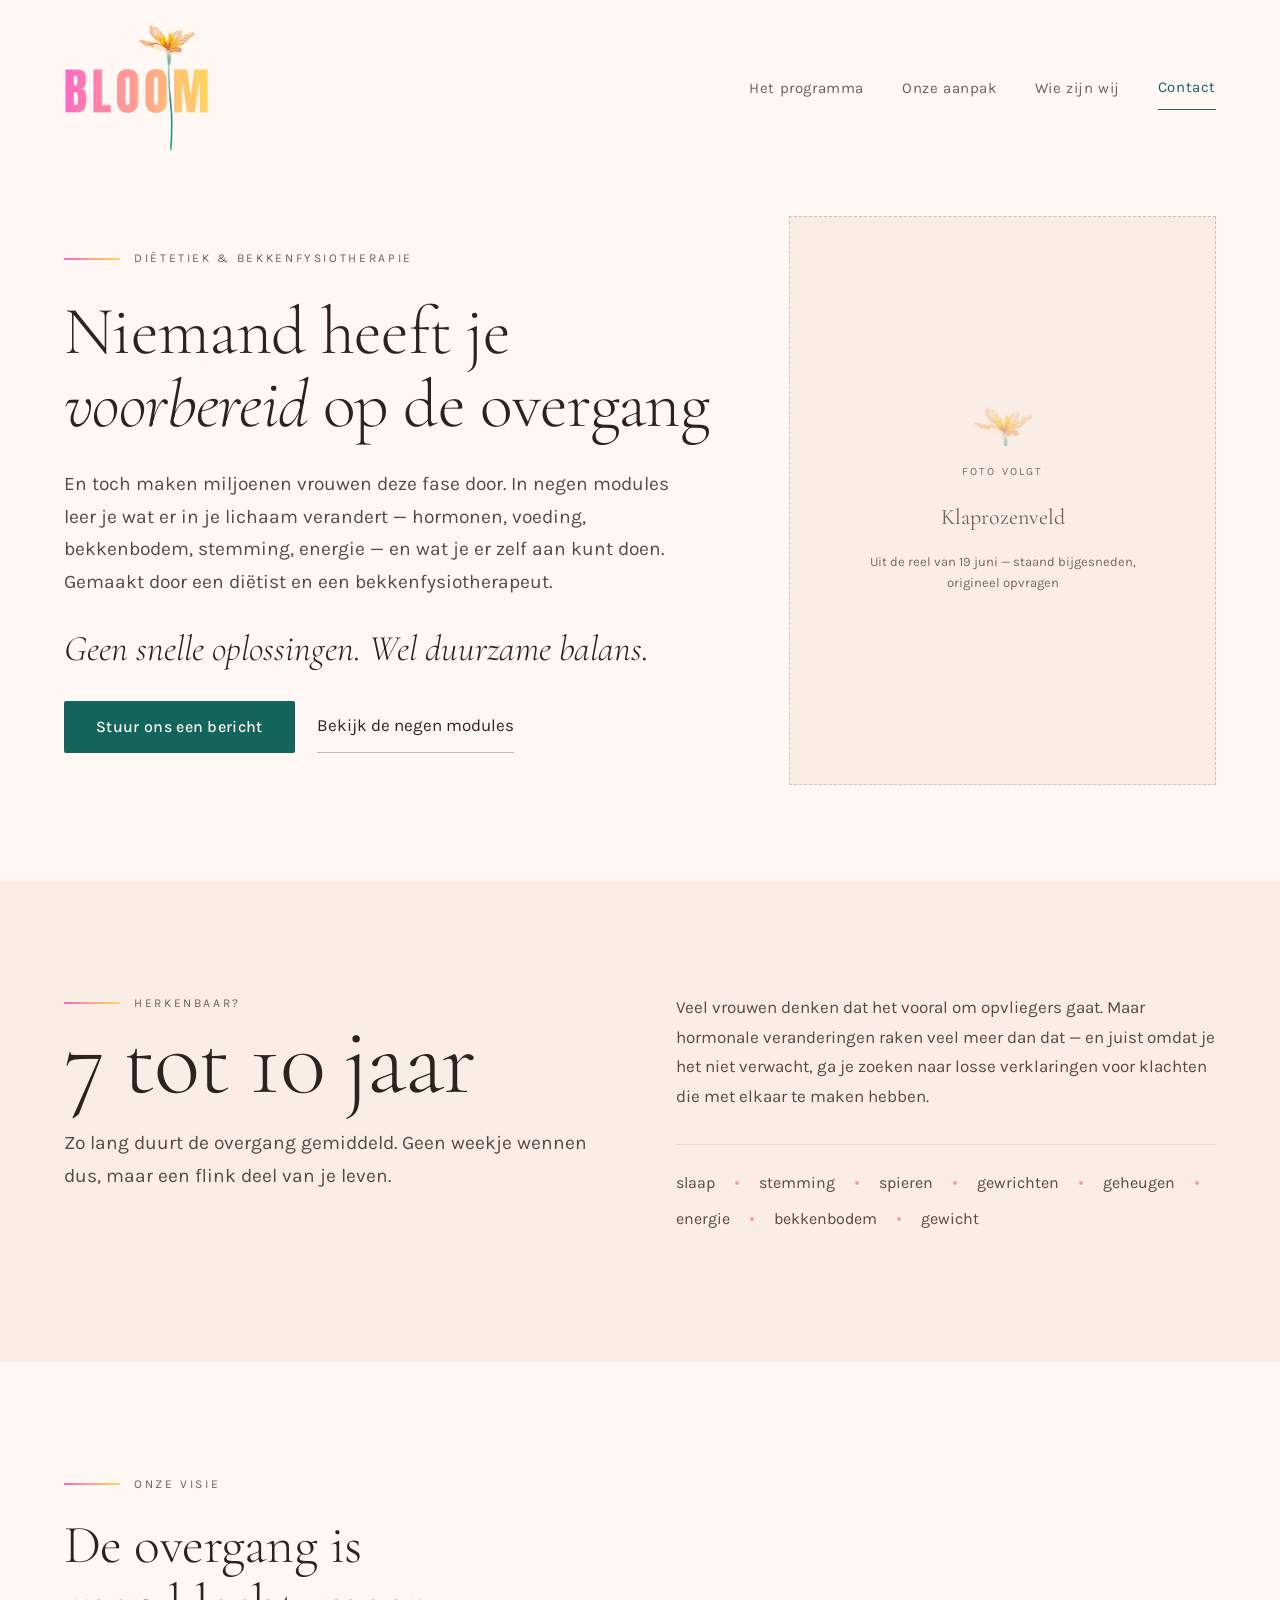
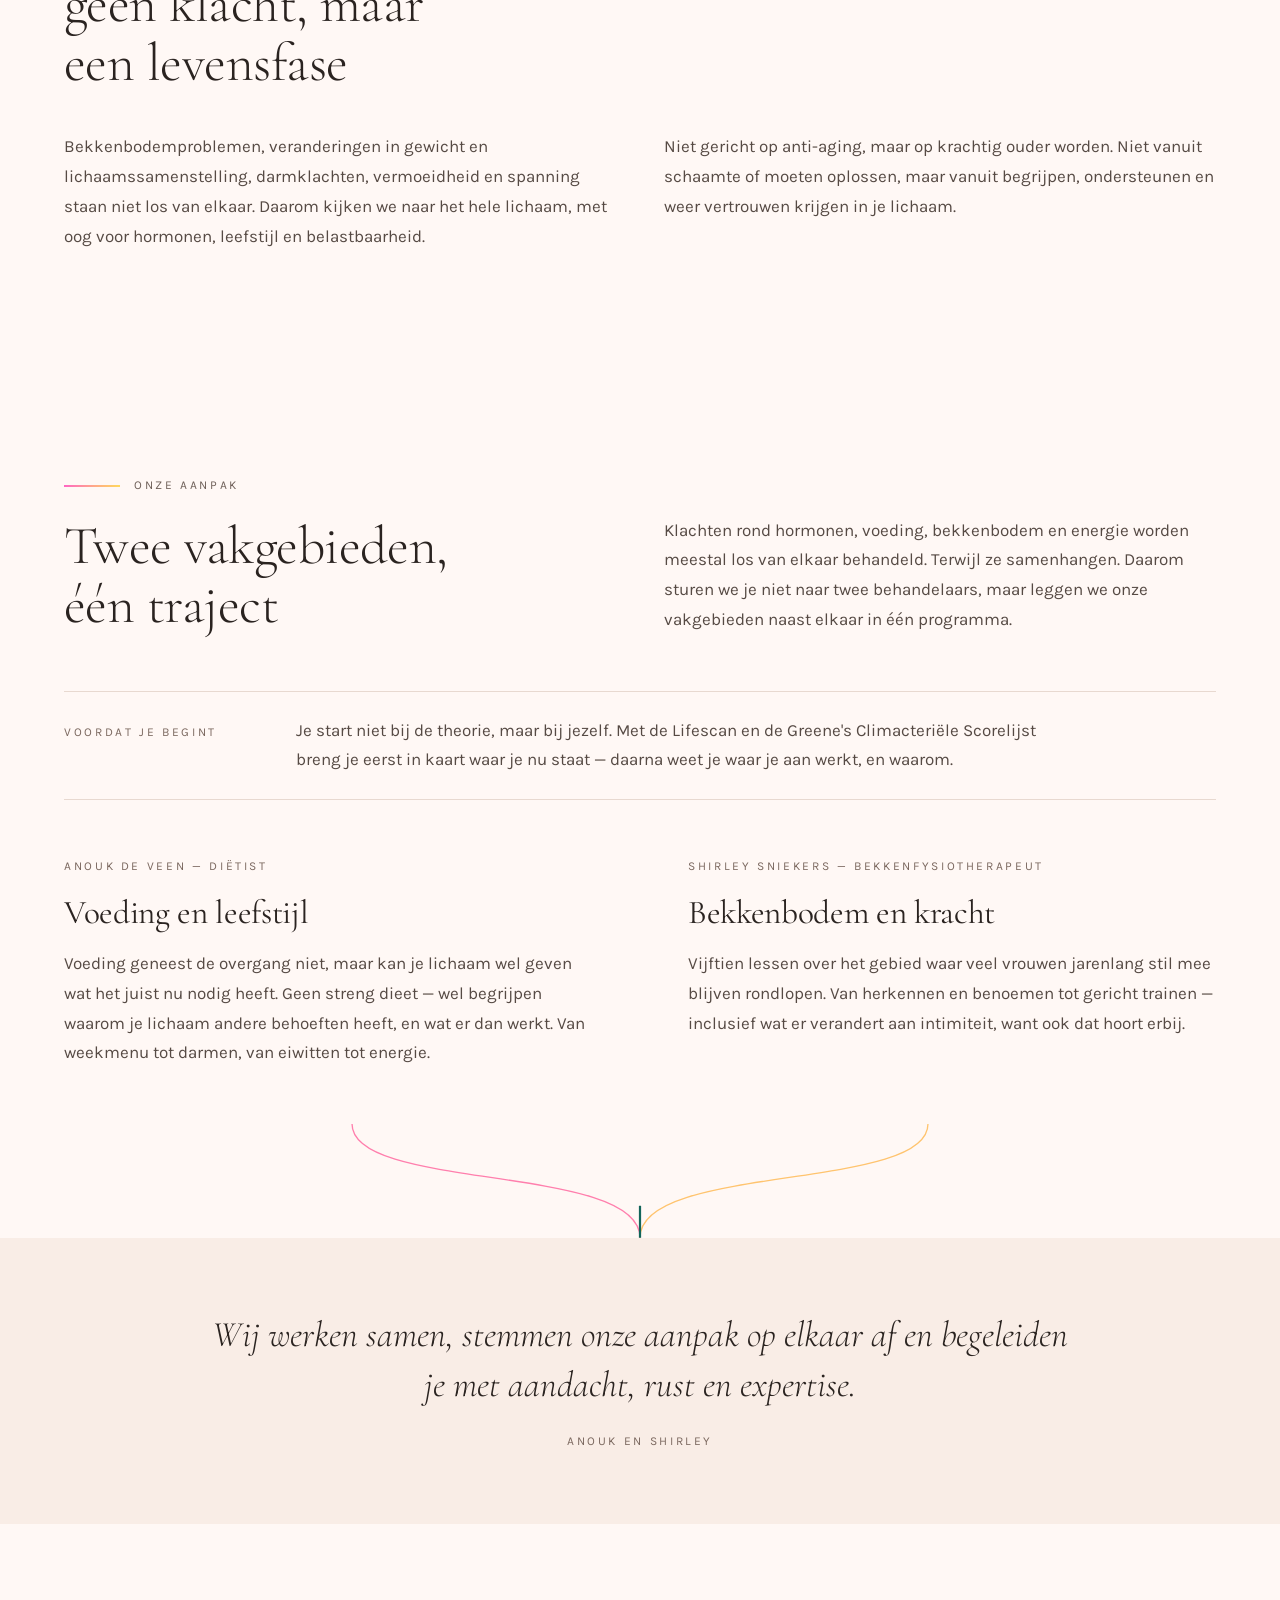
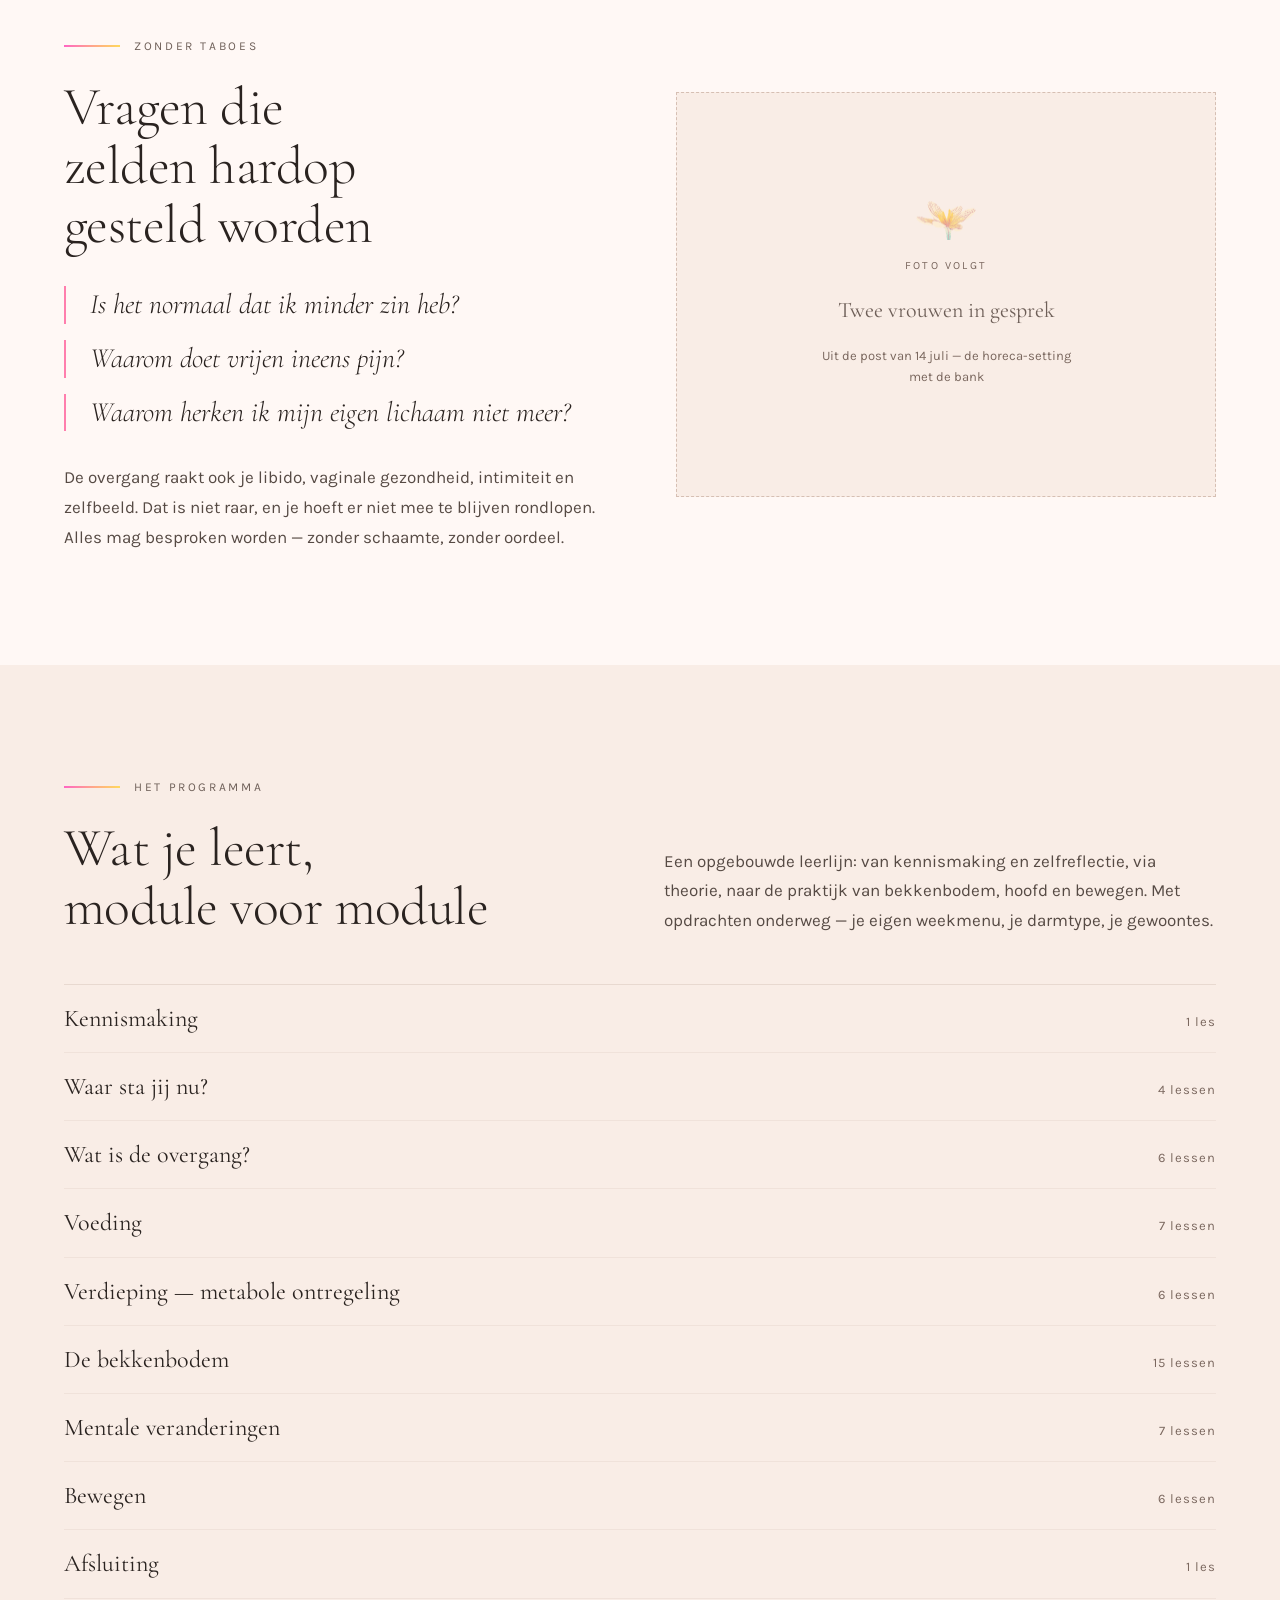
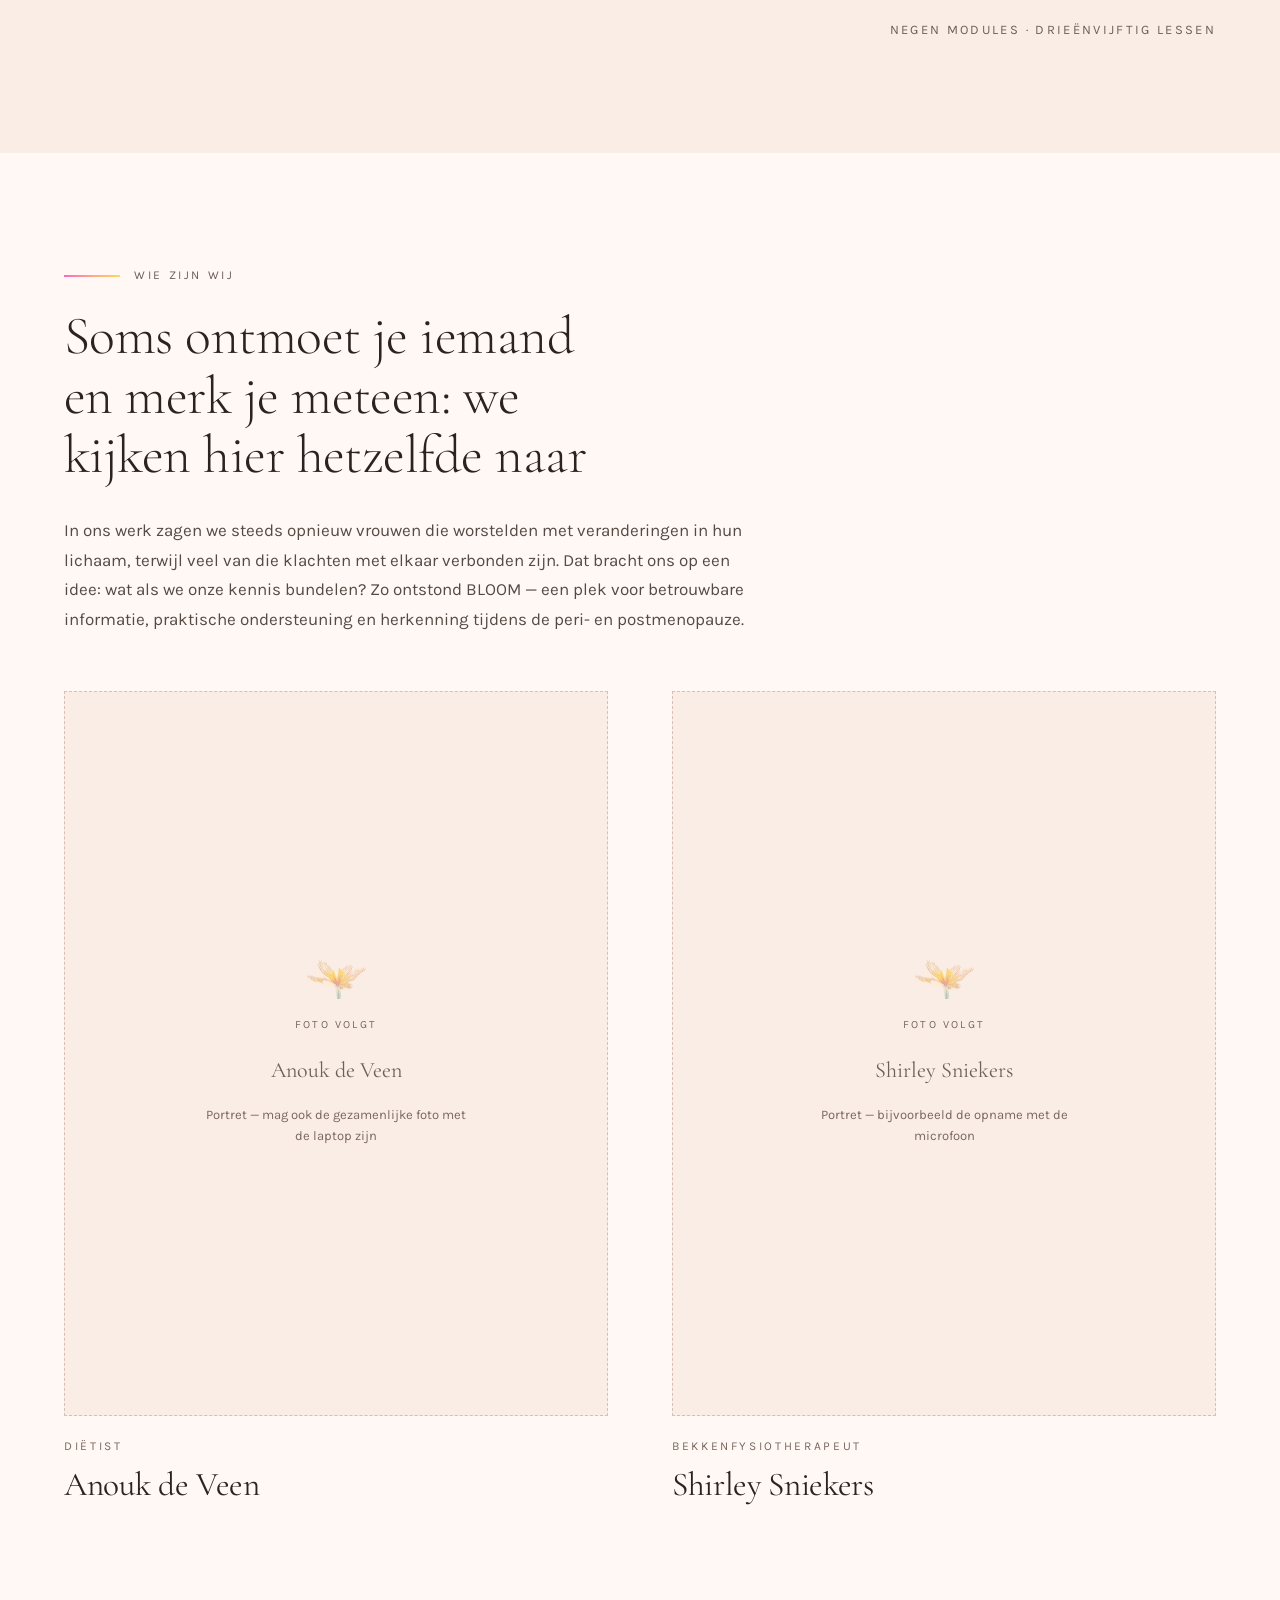
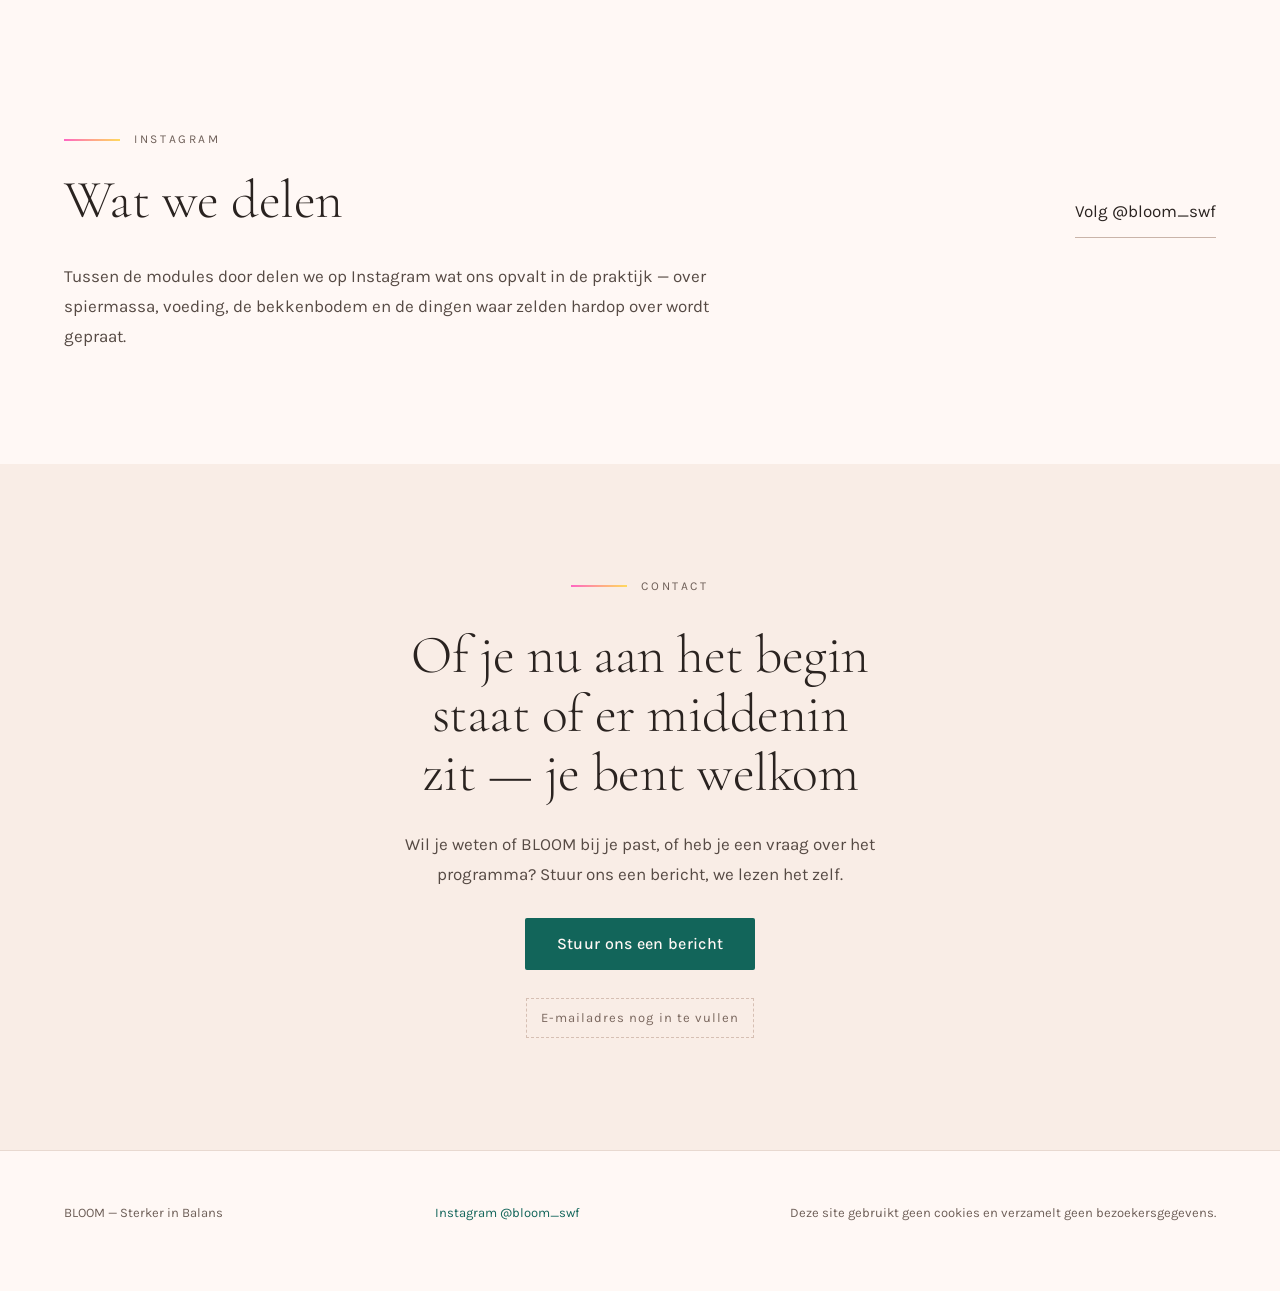
==== commit 81c789a9: "Instagram-posts tonen zonder externe scripts of cookies Een dagelijkse GitHub Action haalt de laatst" ====
--- a/index.html
+++ b/index.html
@@ -19,7 +19,7 @@
 </head>
 <body>
 
-<a class="btn" href="#inhoud" style="position:absolute;left:-9999px;">Naar de inhoud</a>
+<a class="skip-link btn btn--primary" href="#inhoud">Naar de inhoud</a>
 
 <header class="wrap masthead">
   <img class="masthead__logo" src="assets/img/bloom-logo.png" alt="BLOOM" width="700" height="616">
@@ -223,6 +223,23 @@
       </div>
     </div>
   </section>
+
+  <!-- ───────────────── Instagram ─────────────────
+       Alles tussen de twee markeringen hieronder wordt automatisch
+       vervangen door scripts/fetch-instagram.mjs. Wijzig het met de hand
+       alleen als er nog geen posts worden opgehaald. -->
+  <!-- instagram:start -->
+  <section class="section" id="instagram">
+    <div class="wrap reveal">
+      <p class="eyebrow">Instagram</p>
+      <div class="ig-head">
+        <h2>Wat we delen</h2>
+        <a class="link-under" href="https://www.instagram.com/bloom_swf/" rel="noopener">Volg @bloom_swf</a>
+      </div>
+      <p class="prose ig-intro">Tussen de modules door delen we op Instagram wat ons opvalt in de praktijk — over spiermassa, voeding, de bekkenbodem en de dingen waar zelden hardop over wordt gepraat.</p>
+    </div>
+  </section>
+  <!-- instagram:end -->
 
   <!-- ───────────────── Contact ───────────────── -->
   <section class="section section--sand" id="contact">
--- a/styles.css
+++ b/styles.css
@@ -161,6 +161,15 @@
 }
 .link-under:hover { color: var(--ink); border-bottom-color: var(--ink); }
 
+/* Zichtbaar zodra hij focus krijgt, anders uit beeld. */
+.skip-link {
+  position: absolute;
+  left: 1rem;
+  top: -100%;
+  z-index: 10;
+}
+.skip-link:focus { top: 1rem; }
+
 /* ─────────────────────────── Kop van de pagina ─────────────────────────── */
 .masthead {
   display: flex;
@@ -334,6 +343,52 @@
 .founder { display: flex; flex-direction: column; gap: 1.25rem; }
 .founder__role { font-size: var(--t-eyebrow); letter-spacing: 0.22em; text-transform: uppercase; color: var(--faint); }
 
+/* ─────────────────────────── Instagram ─────────────────────────── */
+.ig-head {
+  display: flex;
+  flex-wrap: wrap;
+  align-items: baseline;
+  justify-content: space-between;
+  gap: 1rem 2rem;
+  margin-top: 1.25rem;
+}
+.ig-intro { margin-top: 1.5rem; max-width: 44rem; }
+
+.ig-grid {
+  list-style: none;
+  margin: 3rem 0 0;
+  padding: 0;
+  display: grid;
+  grid-template-columns: repeat(3, minmax(0, 1fr));
+  gap: 2.5rem;
+}
+.ig-card__link {
+  display: flex;
+  flex-direction: column;
+  gap: 1rem;
+  color: var(--ink);
+  text-decoration: none;
+}
+.ig-card img {
+  width: 100%;
+  aspect-ratio: 1 / 1;
+  object-fit: cover;
+  background: var(--sand);
+  transition: opacity 0.25s ease;
+}
+.ig-card__link:hover img { opacity: 0.88; }
+.ig-card__text {
+  font-size: 1rem;
+  line-height: 1.7;
+  color: var(--ink-soft);
+}
+.ig-card__link:hover .ig-card__text { color: var(--ink); }
+.ig-card__date {
+  font-size: var(--t-small);
+  letter-spacing: 0.08em;
+  color: var(--faint);
+}
+
 /* ─────────────────────────── Contact ─────────────────────────── */
 .contact { display: flex; flex-direction: column; align-items: center; text-align: center; gap: 1.75rem; }
 .contact .prose { max-width: 34rem; }
@@ -392,6 +447,8 @@
   .taboo,
   .founders { grid-template-columns: minmax(0, 1fr); gap: 2.5rem; }
   .disciplines { grid-template-columns: minmax(0, 1fr); gap: 3rem; }
+  .ig-grid { gap: 1.5rem; }
+  .ig-card__text { font-size: 0.9375rem; }
   .converge { display: none; }
   .before-start { flex-direction: column; gap: 0.75rem; }
   .before-start__label { width: auto; }
@@ -405,5 +462,6 @@
   .nav a[href="#wij"] { display: none; }
   .masthead { padding-block: 1rem 0; gap: 0.5rem 1.5rem; }
   .modules li { flex-direction: column; gap: 0.25rem; }
+  .ig-grid { grid-template-columns: minmax(0, 1fr); gap: 2.5rem; }
   .taboo__questions li { padding-left: 1rem; }
 }
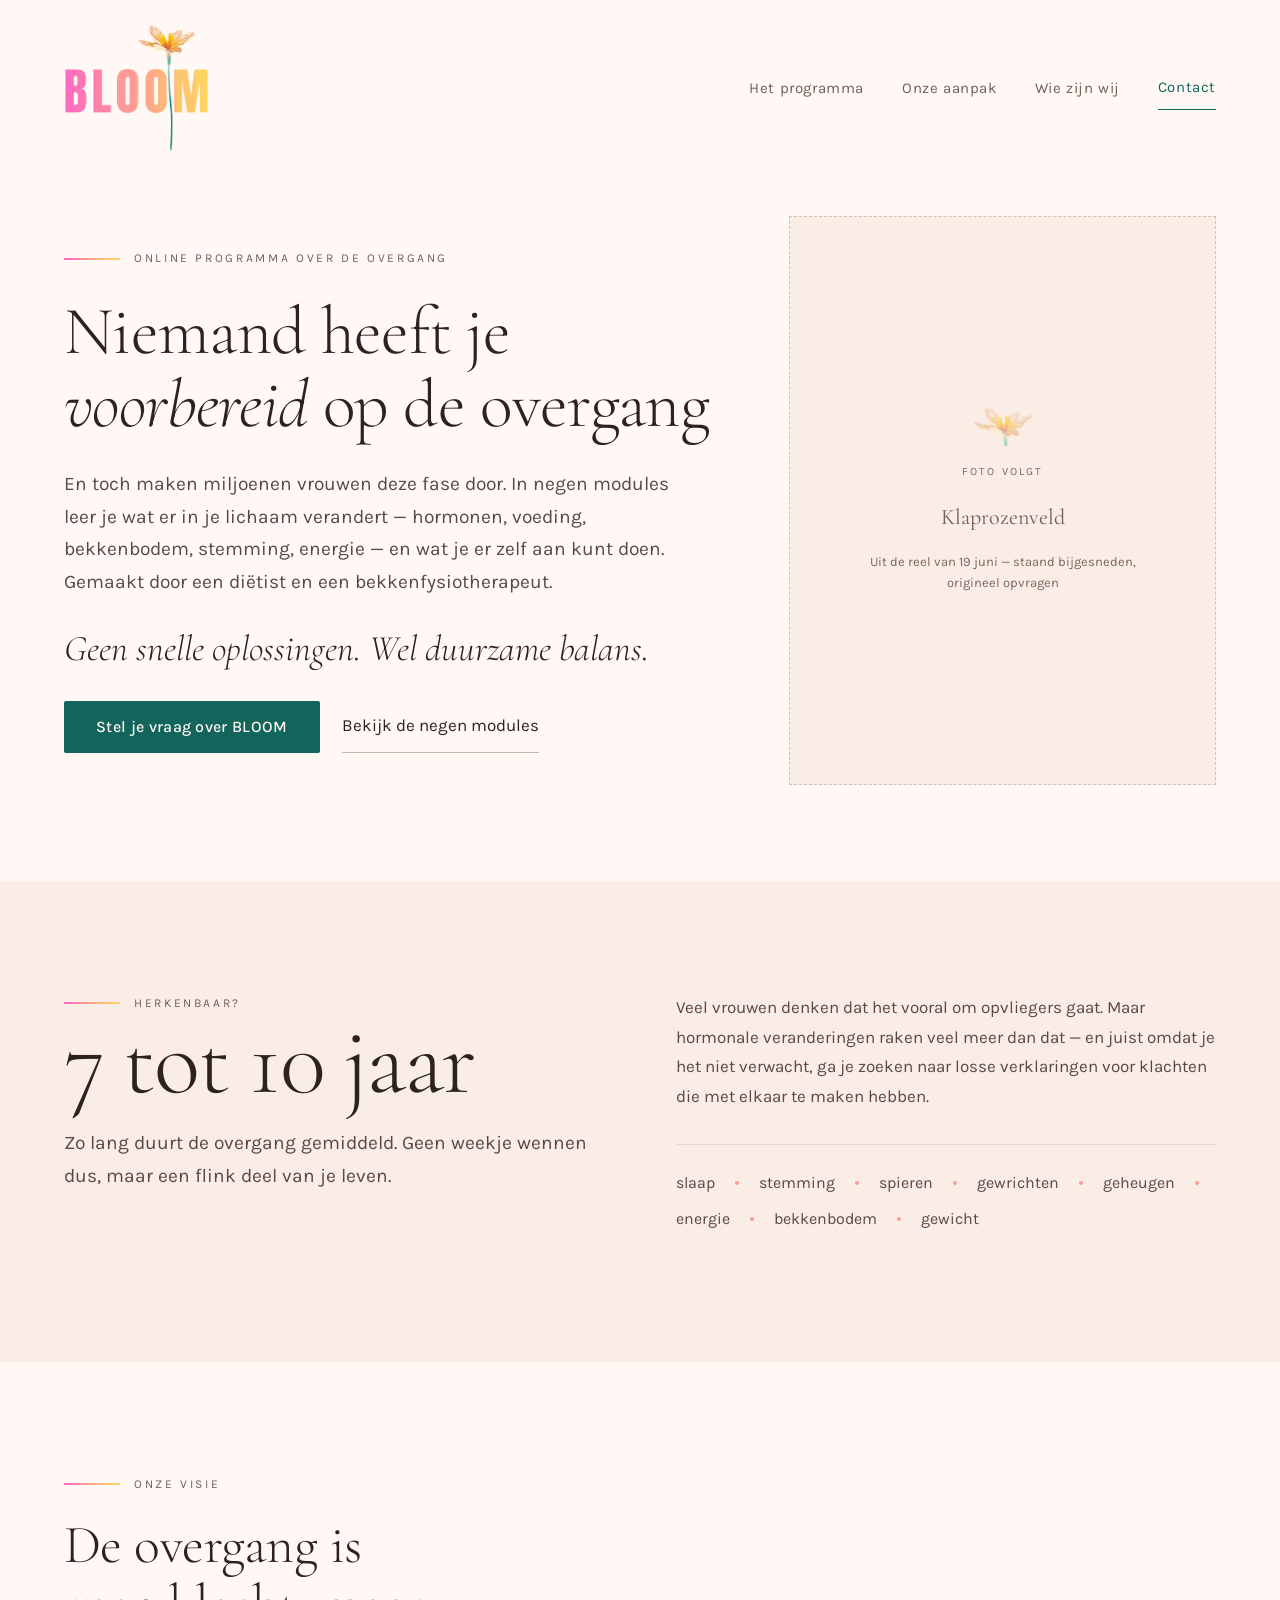
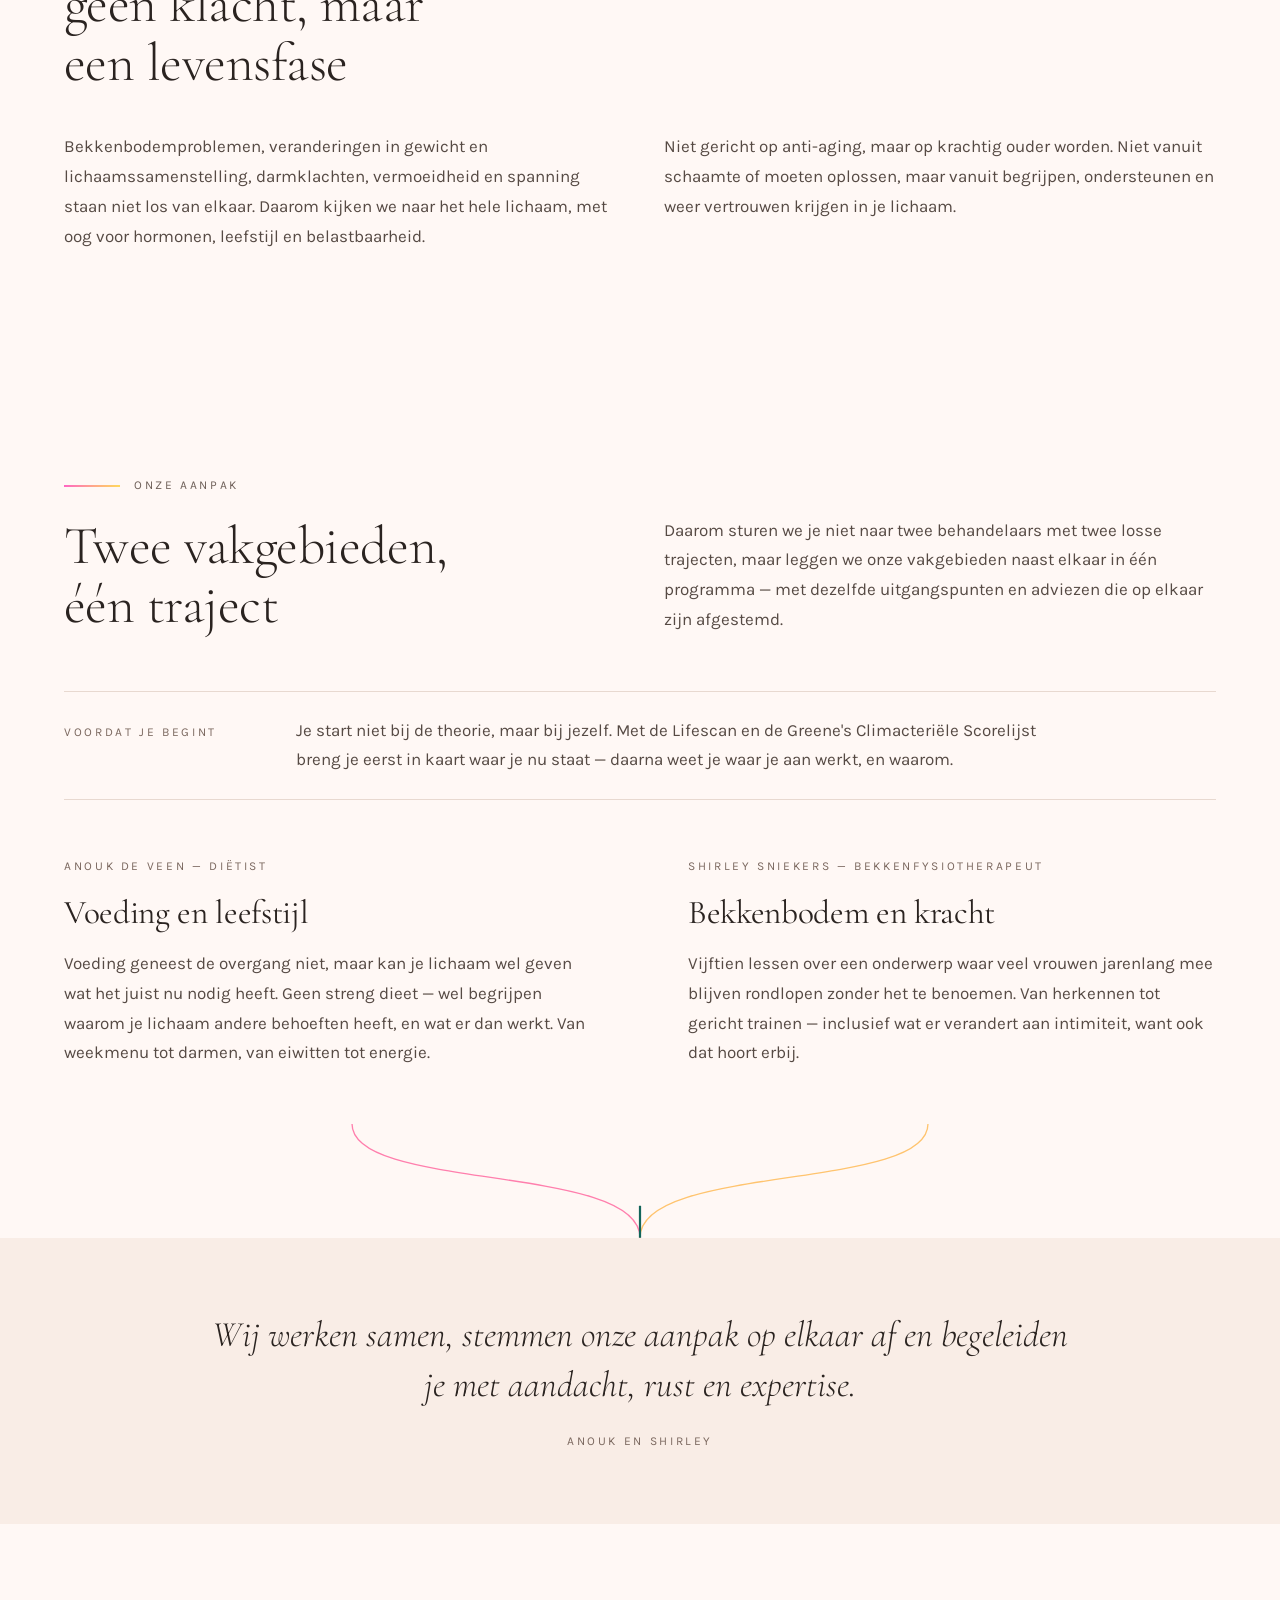
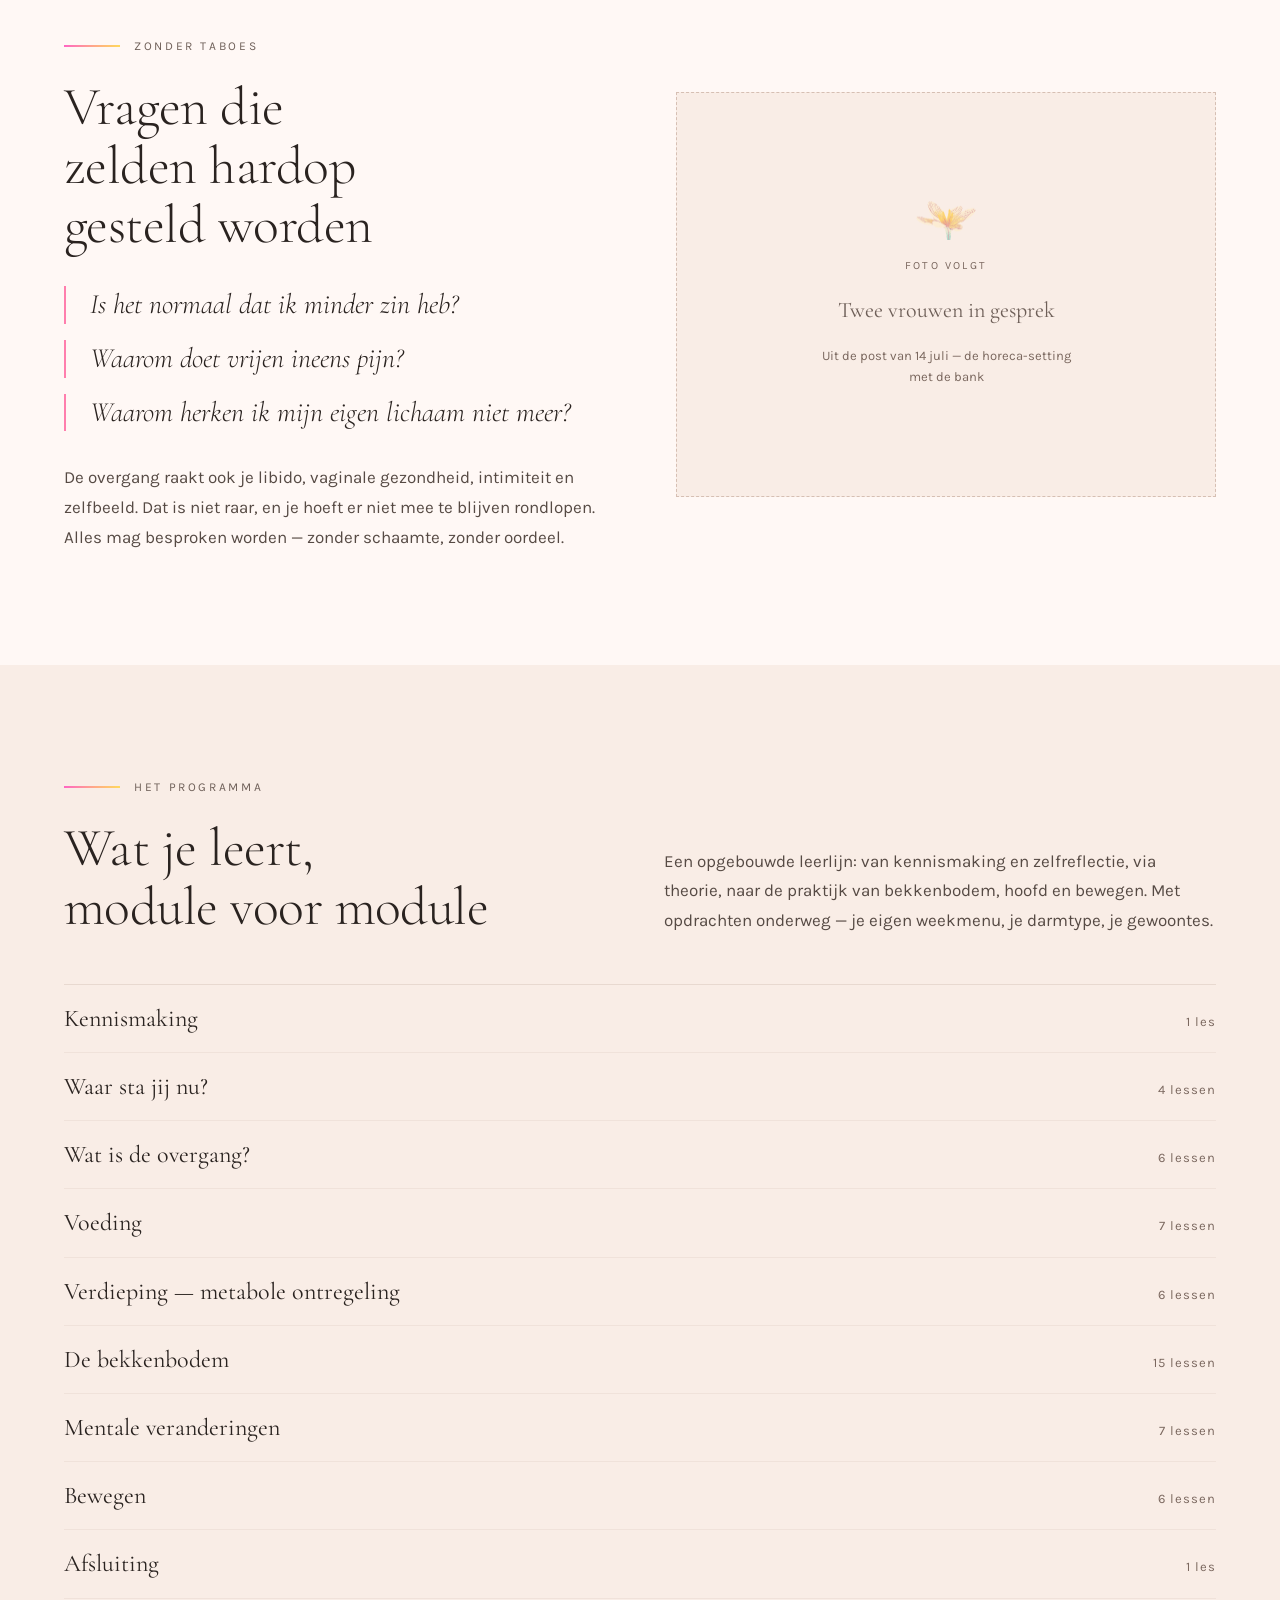
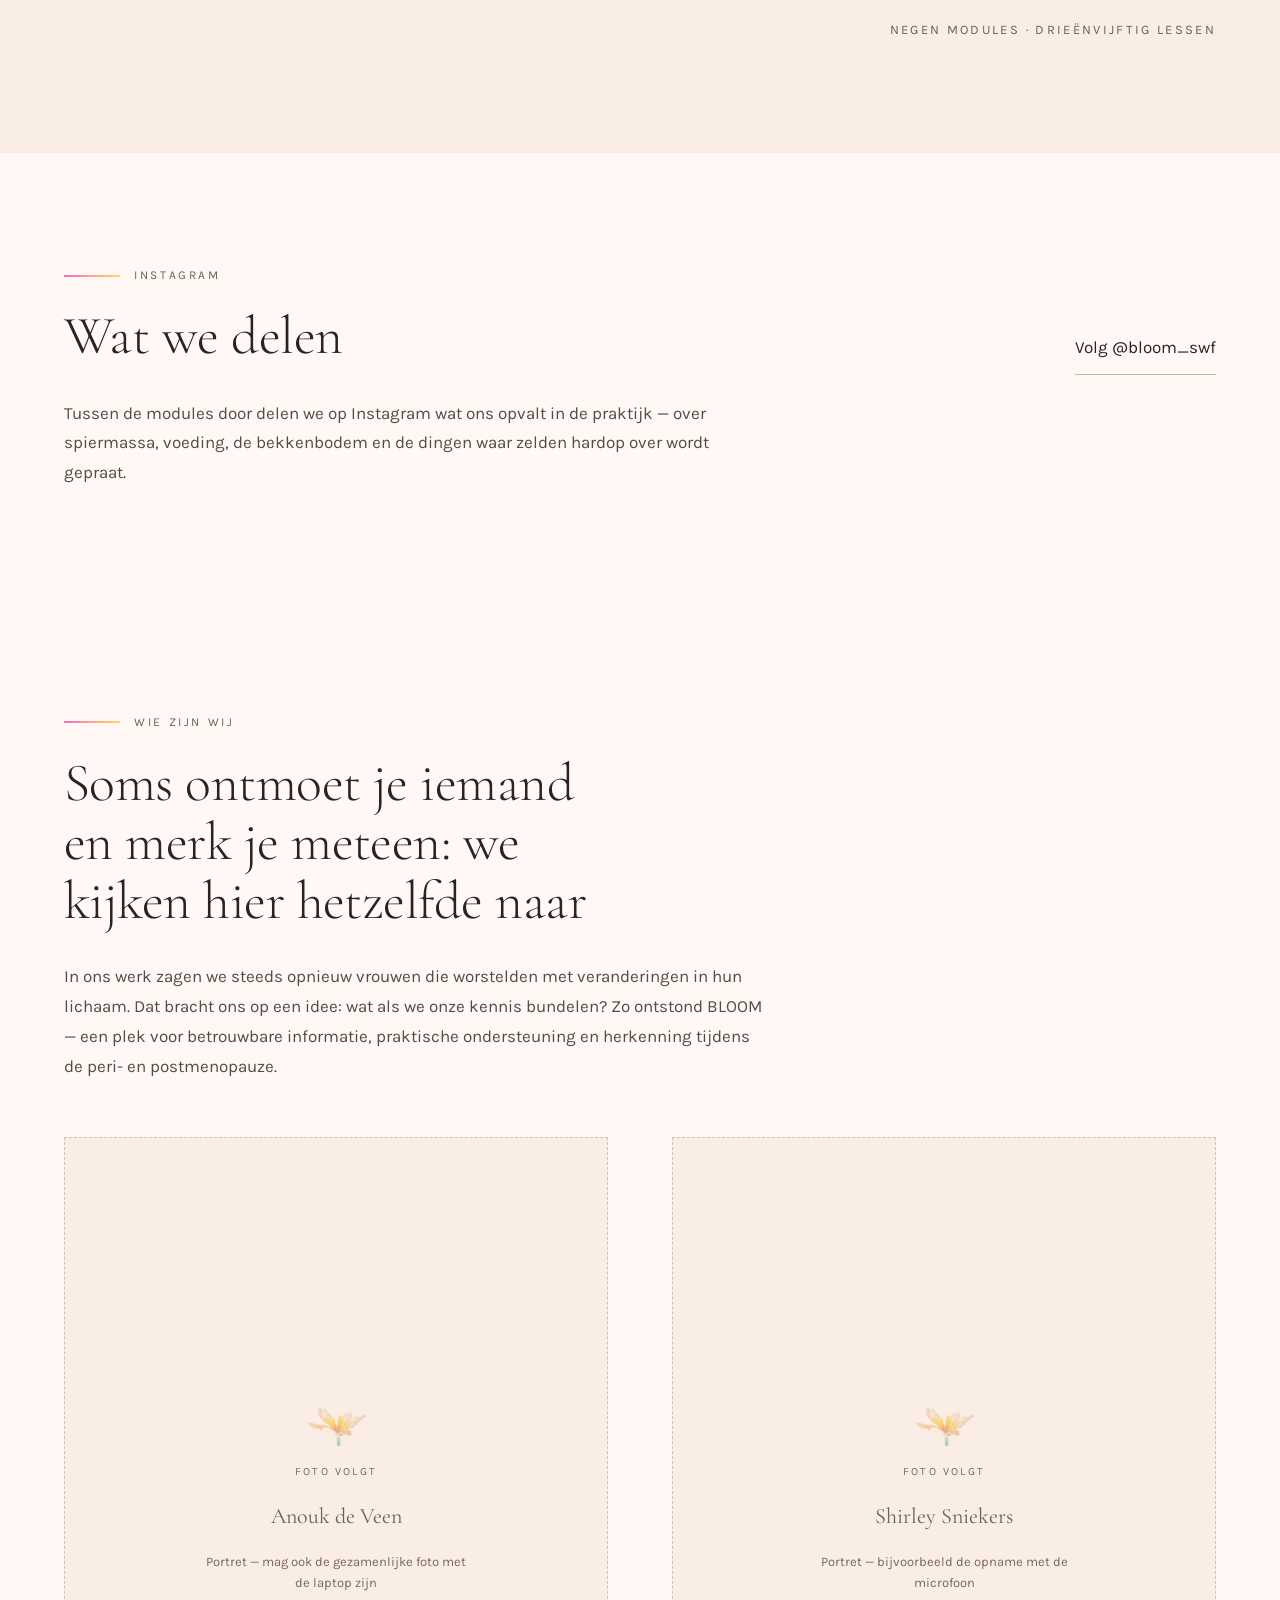
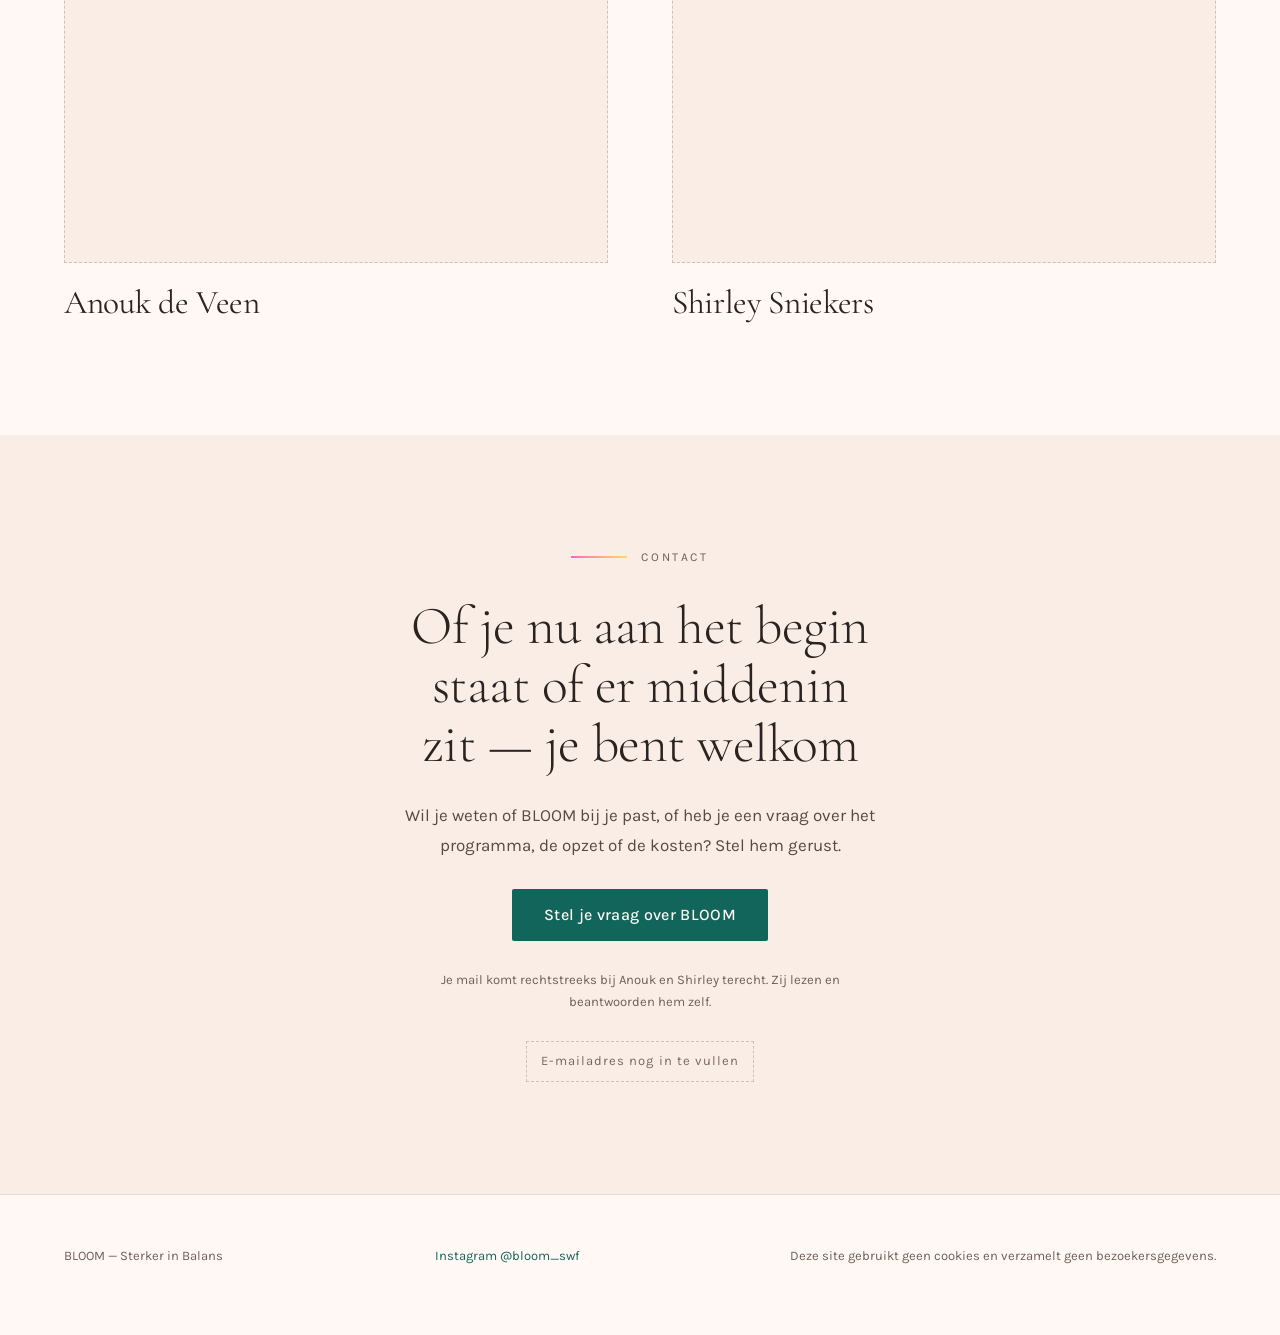
==== commit 82c143c2: "Verbeteringen uit de marketingreview doorvoeren - Bovenkop zegt nu wat BLOOM is, zodat de kop zelf n" ====
--- a/index.html
+++ b/index.html
@@ -36,12 +36,12 @@
   <!-- ───────────────── Hero ───────────────── -->
   <section class="wrap hero">
     <div class="hero__text">
-      <p class="eyebrow">Diëtetiek &amp; bekkenfysiotherapie</p>
+      <p class="eyebrow">Online programma over de overgang</p>
       <h1 class="hero__title">Niemand heeft je <em>voorbereid</em> op de overgang</h1>
       <p class="lead">En toch maken miljoenen vrouwen deze fase door. In negen modules leer je wat er in je lichaam verandert — hormonen, voeding, bekkenbodem, stemming, energie — en wat je er zelf aan kunt doen. Gemaakt door een diëtist en een bekkenfysiotherapeut.</p>
       <p class="quote">Geen snelle oplossingen. Wel duurzame balans.</p>
       <div class="hero__actions">
-        <a class="btn btn--primary" href="#contact">Stuur ons een bericht</a>
+        <a class="btn btn--primary" href="#contact">Stel je vraag over BLOOM</a>
         <a class="link-under" href="#programma">Bekijk de negen modules</a>
       </div>
     </div>
@@ -99,7 +99,7 @@
           <p class="eyebrow">Onze aanpak</p>
           <h2 style="margin-top:1.25rem;">Twee vakgebieden,<br>één traject</h2>
         </div>
-        <p class="prose">Klachten rond hormonen, voeding, bekkenbodem en energie worden meestal los van elkaar behandeld. Terwijl ze samenhangen. Daarom sturen we je niet naar twee behandelaars, maar leggen we onze vakgebieden naast elkaar in één programma.</p>
+        <p class="prose">Daarom sturen we je niet naar twee behandelaars met twee losse trajecten, maar leggen we onze vakgebieden naast elkaar in één programma — met dezelfde uitgangspunten en adviezen die op elkaar zijn afgestemd.</p>
       </div>
 
       <div class="before-start">
@@ -116,7 +116,7 @@
         <article class="discipline">
           <p class="eyebrow eyebrow--plain">Shirley Sniekers — bekkenfysiotherapeut</p>
           <h3>Bekkenbodem en kracht</h3>
-          <p class="prose" style="max-width:none;">Vijftien lessen over het gebied waar veel vrouwen jarenlang stil mee blijven rondlopen. Van herkennen en benoemen tot gericht trainen — inclusief wat er verandert aan intimiteit, want ook dat hoort erbij.</p>
+          <p class="prose" style="max-width:none;">Vijftien lessen over een onderwerp waar veel vrouwen jarenlang mee blijven rondlopen zonder het te benoemen. Van herkennen tot gericht trainen — inclusief wat er verandert aan intimiteit, want ook dat hoort erbij.</p>
         </article>
       </div>
 
@@ -186,12 +186,29 @@
     </div>
   </section>
 
+  <!-- ───────────────── Instagram ─────────────────
+       Alles tussen de twee markeringen hieronder wordt automatisch
+       vervangen door scripts/fetch-instagram.mjs. Wijzig het met de hand
+       alleen als er nog geen posts worden opgehaald. -->
+  <!-- instagram:start -->
+  <section class="section" id="instagram">
+    <div class="wrap reveal">
+      <p class="eyebrow">Instagram</p>
+      <div class="ig-head">
+        <h2>Wat we delen</h2>
+        <a class="link-under" href="https://www.instagram.com/bloom_swf/" rel="noopener">Volg @bloom_swf</a>
+      </div>
+      <p class="prose ig-intro">Tussen de modules door delen we op Instagram wat ons opvalt in de praktijk — over spiermassa, voeding, de bekkenbodem en de dingen waar zelden hardop over wordt gepraat.</p>
+    </div>
+  </section>
+  <!-- instagram:end -->
+
   <!-- ───────────────── Wie zijn wij ───────────────── -->
   <section class="section" id="wij">
     <div class="wrap reveal">
       <p class="eyebrow">Wie zijn wij</p>
       <h2 style="margin-top:1.25rem;max-width:22ch;">Soms ontmoet je iemand en merk je meteen: we kijken hier hetzelfde naar</h2>
-      <p class="prose" style="margin-top:2rem;max-width:44rem;">In ons werk zagen we steeds opnieuw vrouwen die worstelden met veranderingen in hun lichaam, terwijl veel van die klachten met elkaar verbonden zijn. Dat bracht ons op een idee: wat als we onze kennis bundelen? Zo ontstond BLOOM — een plek voor betrouwbare informatie, praktische ondersteuning en herkenning tijdens de peri- en postmenopauze.</p>
+      <p class="prose" style="margin-top:2rem;max-width:44rem;">In ons werk zagen we steeds opnieuw vrouwen die worstelden met veranderingen in hun lichaam. Dat bracht ons op een idee: wat als we onze kennis bundelen? Zo ontstond BLOOM — een plek voor betrouwbare informatie, praktische ondersteuning en herkenning tijdens de peri- en postmenopauze.</p>
 
       <div class="founders">
         <div class="founder">
@@ -203,8 +220,9 @@
             <p class="photo__note">Portret — mag ook de gezamenlijke foto met de laptop zijn</p>
           </figure>
           <div>
-            <p class="founder__role">Diëtist</p>
-            <h3 style="margin-top:0.5rem;">Anouk de Veen</h3>
+            <h3>Anouk de Veen</h3>
+            <!-- Zodra bekend: BIG-registratienummer en beroepsvereniging hier toevoegen,
+                 bijvoorbeeld <p class="founder__reg">BIG 12345678 · lid van de NVD</p> -->
           </div>
         </div>
         <div class="founder">
@@ -216,39 +234,26 @@
             <p class="photo__note">Portret — bijvoorbeeld de opname met de microfoon</p>
           </figure>
           <div>
-            <p class="founder__role">Bekkenfysiotherapeut</p>
-            <h3 style="margin-top:0.5rem;">Shirley Sniekers</h3>
+            <h3>Shirley Sniekers</h3>
+            <!-- Zodra bekend: BIG-registratienummer en beroepsvereniging hier toevoegen,
+                 bijvoorbeeld <p class="founder__reg">BIG 12345678 · geregistreerd bekkenfysiotherapeut NVFB</p> -->
           </div>
         </div>
       </div>
     </div>
   </section>
 
-  <!-- ───────────────── Instagram ─────────────────
-       Alles tussen de twee markeringen hieronder wordt automatisch
-       vervangen door scripts/fetch-instagram.mjs. Wijzig het met de hand
-       alleen als er nog geen posts worden opgehaald. -->
-  <!-- instagram:start -->
-  <section class="section" id="instagram">
-    <div class="wrap reveal">
-      <p class="eyebrow">Instagram</p>
-      <div class="ig-head">
-        <h2>Wat we delen</h2>
-        <a class="link-under" href="https://www.instagram.com/bloom_swf/" rel="noopener">Volg @bloom_swf</a>
-      </div>
-      <p class="prose ig-intro">Tussen de modules door delen we op Instagram wat ons opvalt in de praktijk — over spiermassa, voeding, de bekkenbodem en de dingen waar zelden hardop over wordt gepraat.</p>
-    </div>
-  </section>
-  <!-- instagram:end -->
 
   <!-- ───────────────── Contact ───────────────── -->
   <section class="section section--sand" id="contact">
     <div class="wrap contact reveal">
       <p class="eyebrow">Contact</p>
       <h2 style="max-width:18ch;">Of je nu aan het begin staat of er middenin zit — je bent welkom</h2>
-      <p class="prose">Wil je weten of BLOOM bij je past, of heb je een vraag over het programma? Stuur ons een bericht, we lezen het zelf.</p>
+      <p class="prose">Wil je weten of BLOOM bij je past, of heb je een vraag over het programma, de opzet of de kosten? Stel hem gerust.</p>
       <!-- TODO: vervang het e-mailadres hieronder en verwijder de melding eronder -->
-      <a class="btn btn--primary" href="mailto:EMAILADRES-NOG-INVULLEN@voorbeeld.nl?subject=Vraag%20over%20BLOOM">Stuur ons een bericht</a>
+      <a class="btn btn--primary" href="mailto:EMAILADRES-NOG-INVULLEN@voorbeeld.nl?subject=Vraag%20over%20BLOOM">Stel je vraag over BLOOM</a>
+      <!-- TODO: zodra de reactietermijn bekend is, hem hier noemen: "Meestal reageren we binnen twee werkdagen." -->
+      <p class="contact__note">Je mail komt rechtstreeks bij Anouk en Shirley terecht. Zij lezen en beantwoorden hem zelf.</p>
       <span class="todo">E-mailadres nog in te vullen</span>
     </div>
   </section>
@@ -258,6 +263,8 @@
 <footer class="footer">
   <div class="wrap footer__row">
     <span>BLOOM — Sterker in Balans</span>
+    <!-- TODO: zodra bekend hier de bedrijfsgegevens toevoegen, bijvoorbeeld
+         <span>KvK 12345678 · Nijmegen</span> -->
     <span><a href="https://www.instagram.com/bloom_swf/" rel="noopener">Instagram @bloom_swf</a></span>
     <span>Deze site gebruikt geen cookies en verzamelt geen bezoekersgegevens.</span>
   </div>
--- a/styles.css
+++ b/styles.css
@@ -341,7 +341,7 @@
 /* ─────────────────────────── Wie zijn wij ─────────────────────────── */
 .founders { display: grid; grid-template-columns: repeat(2, minmax(0, 1fr)); gap: 4rem; margin-top: 3.5rem; }
 .founder { display: flex; flex-direction: column; gap: 1.25rem; }
-.founder__role { font-size: var(--t-eyebrow); letter-spacing: 0.22em; text-transform: uppercase; color: var(--faint); }
+.founder__reg { margin-top: 0.5rem; font-size: var(--t-small); letter-spacing: 0.04em; color: var(--faint); }
 
 /* ─────────────────────────── Instagram ─────────────────────────── */
 .ig-head {
@@ -392,6 +392,7 @@
 /* ─────────────────────────── Contact ─────────────────────────── */
 .contact { display: flex; flex-direction: column; align-items: center; text-align: center; gap: 1.75rem; }
 .contact .prose { max-width: 34rem; }
+.contact__note { max-width: 30rem; font-size: var(--t-small); line-height: 1.7; color: var(--muted); }
 
 .todo {
   display: inline-flex;
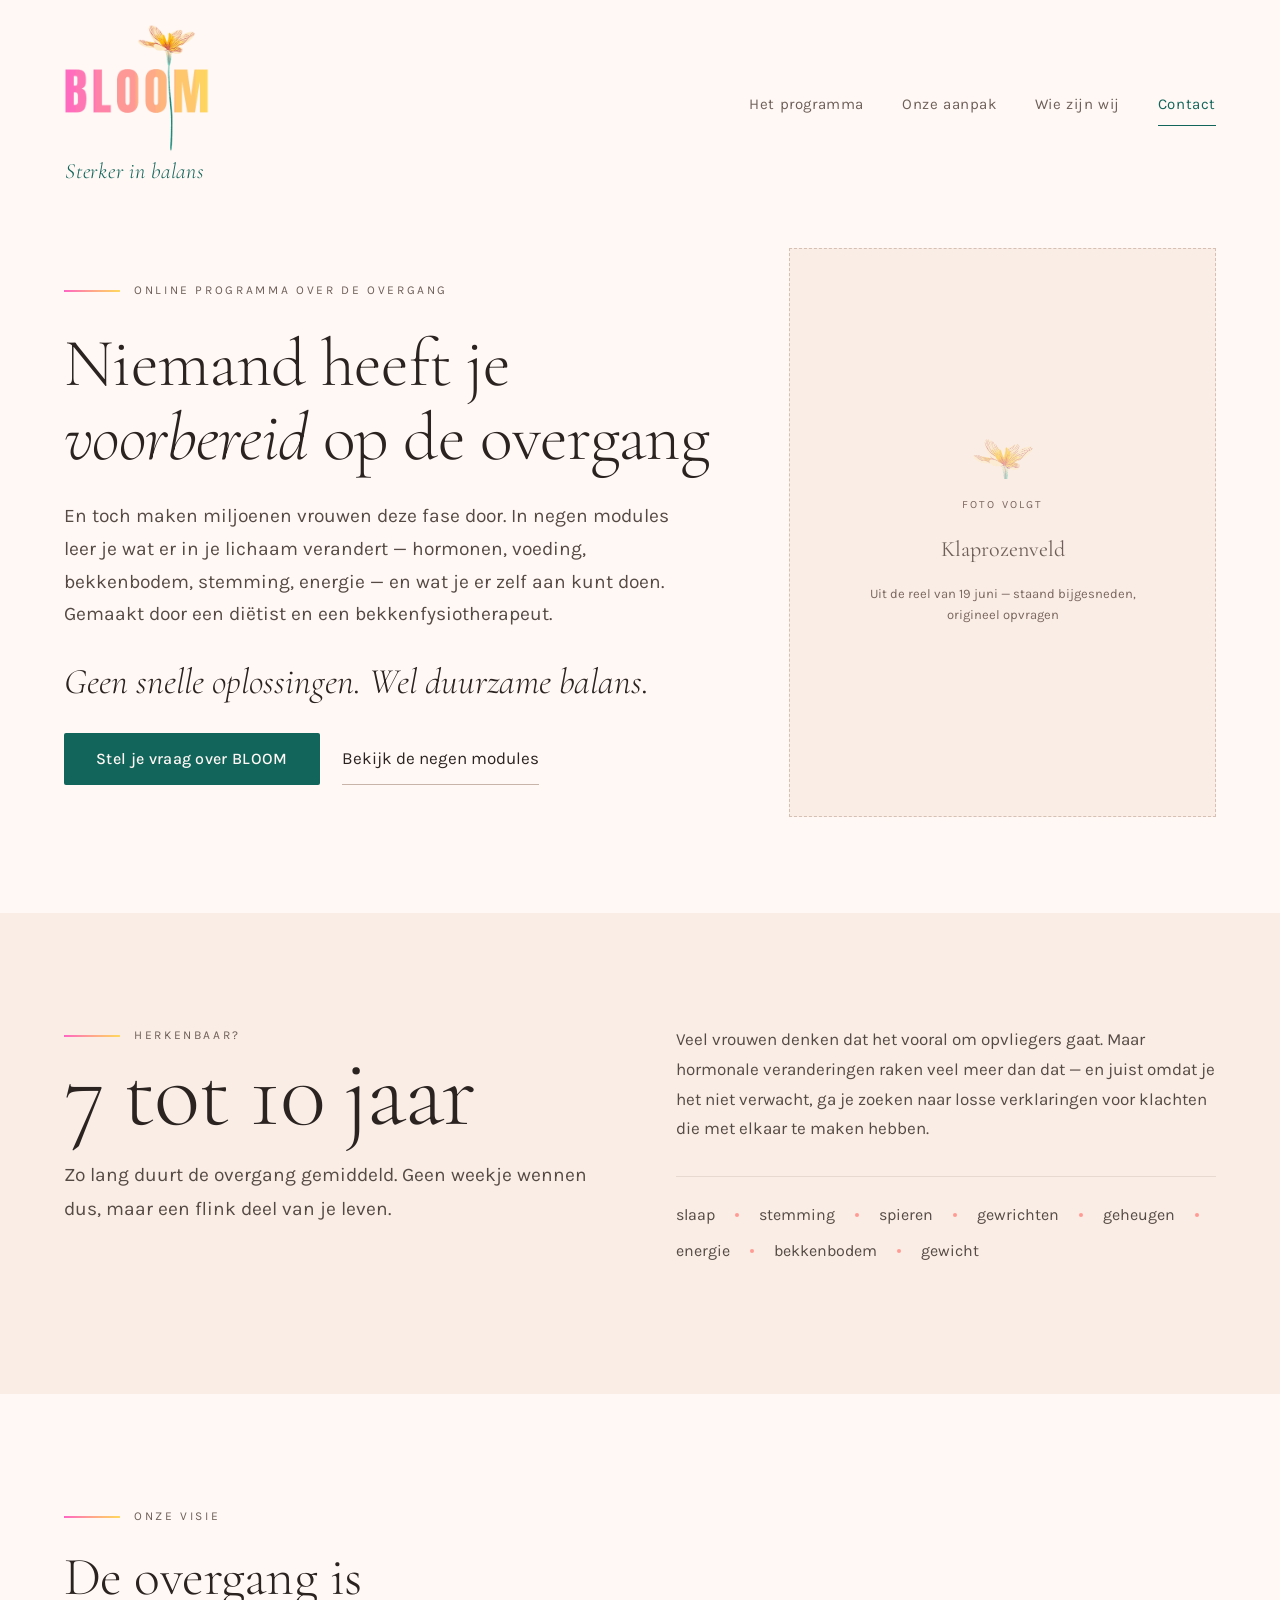
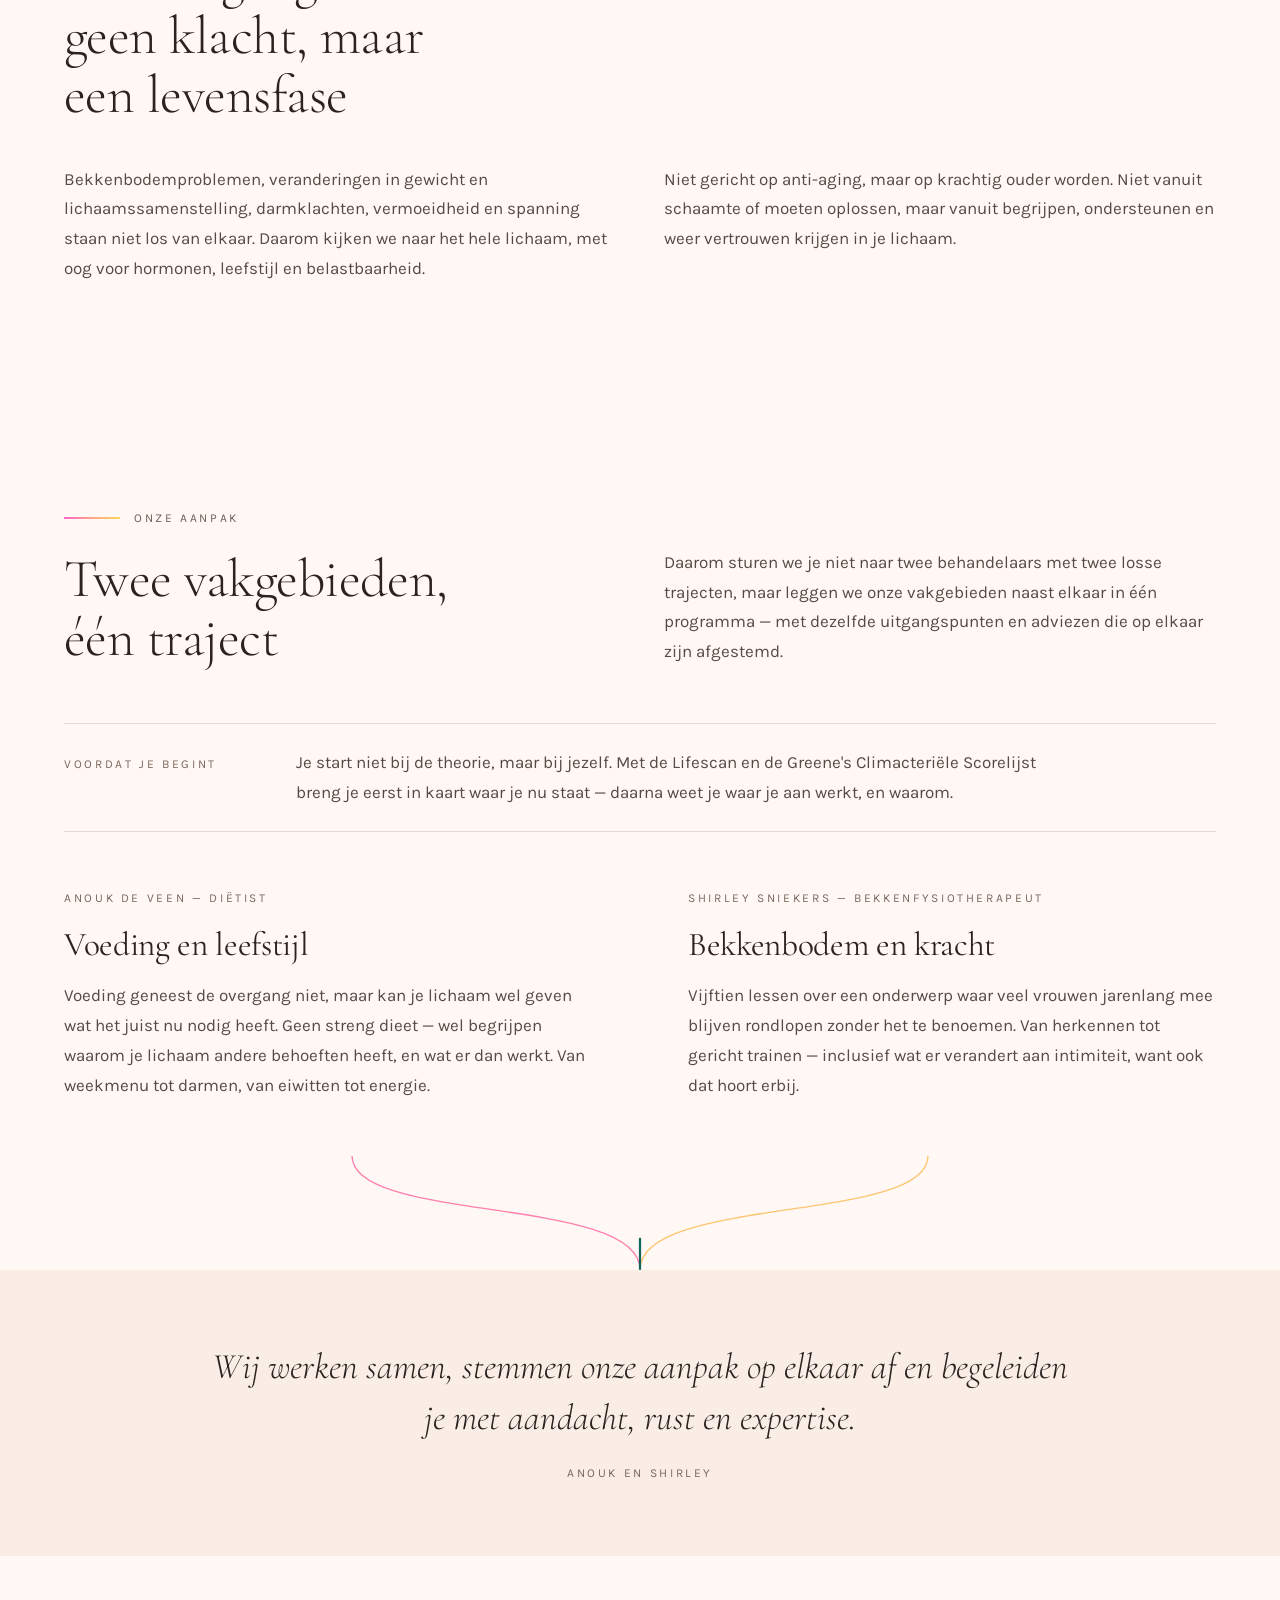
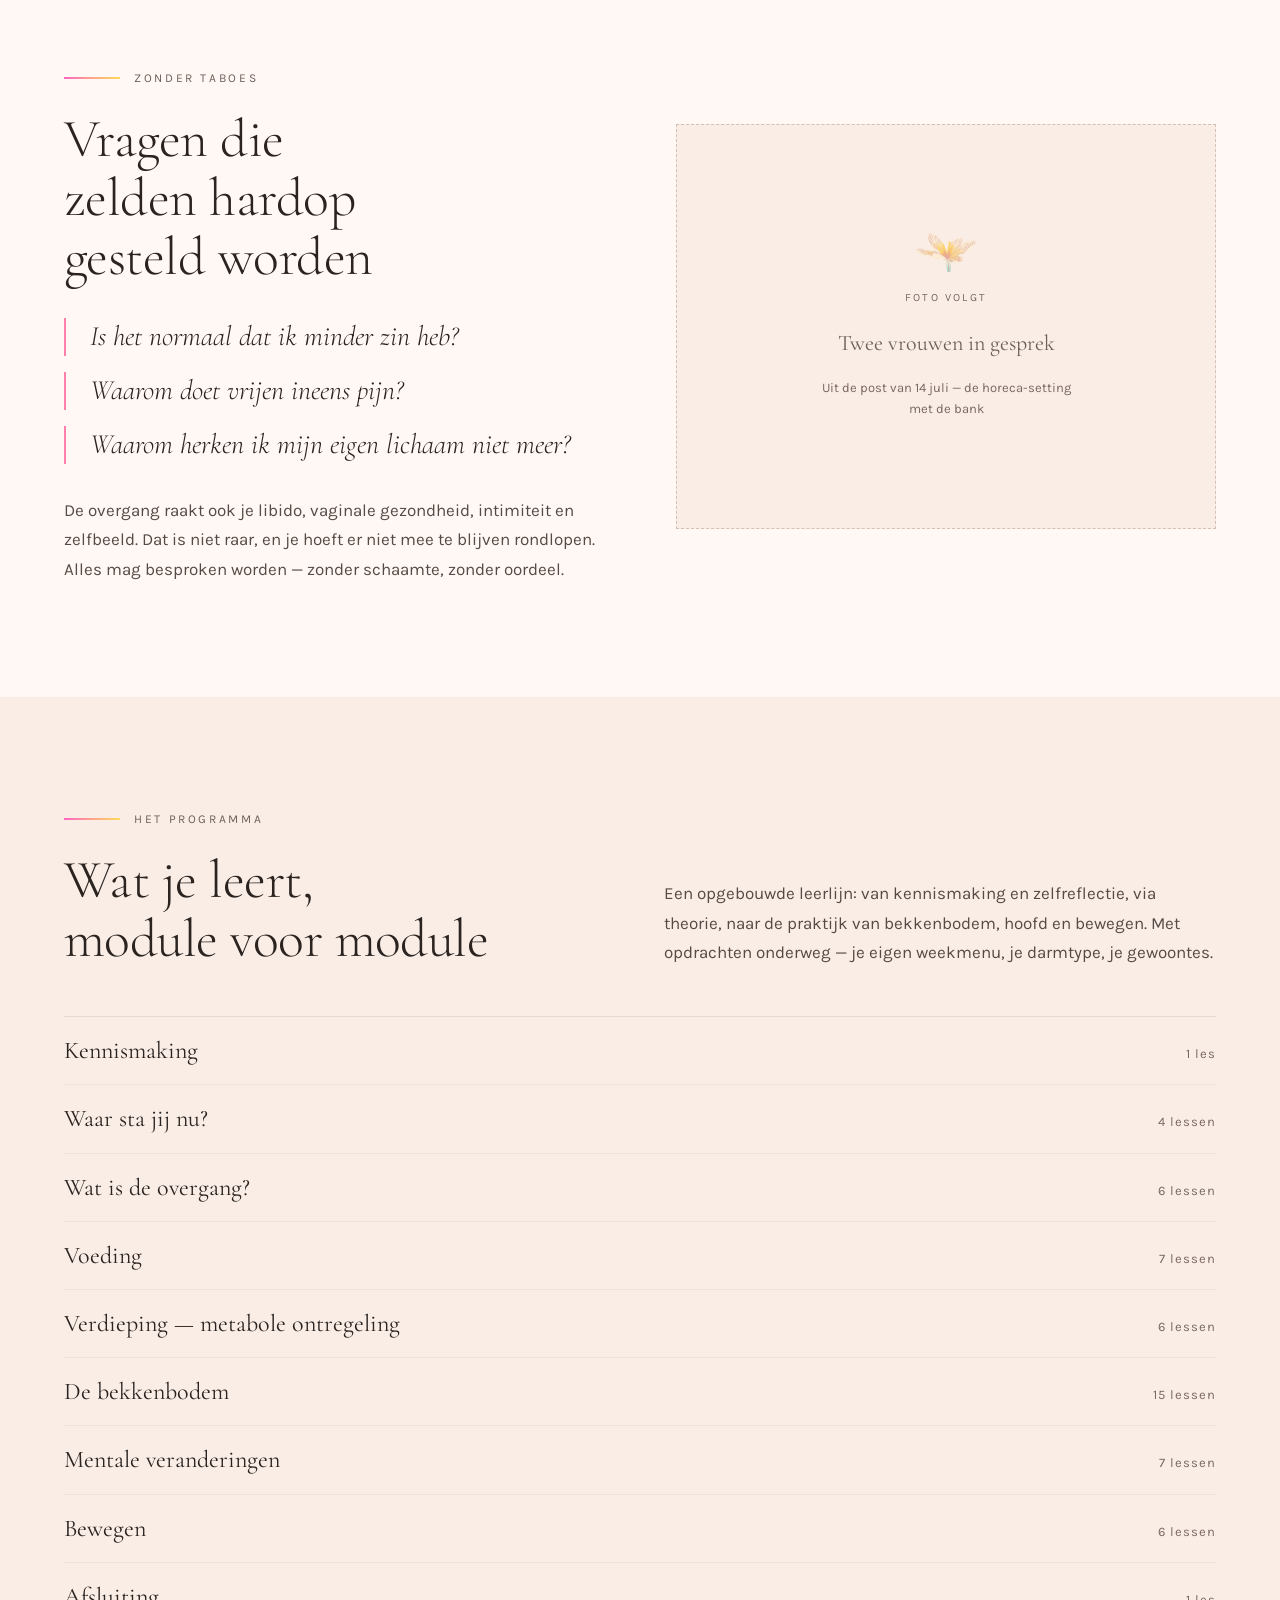
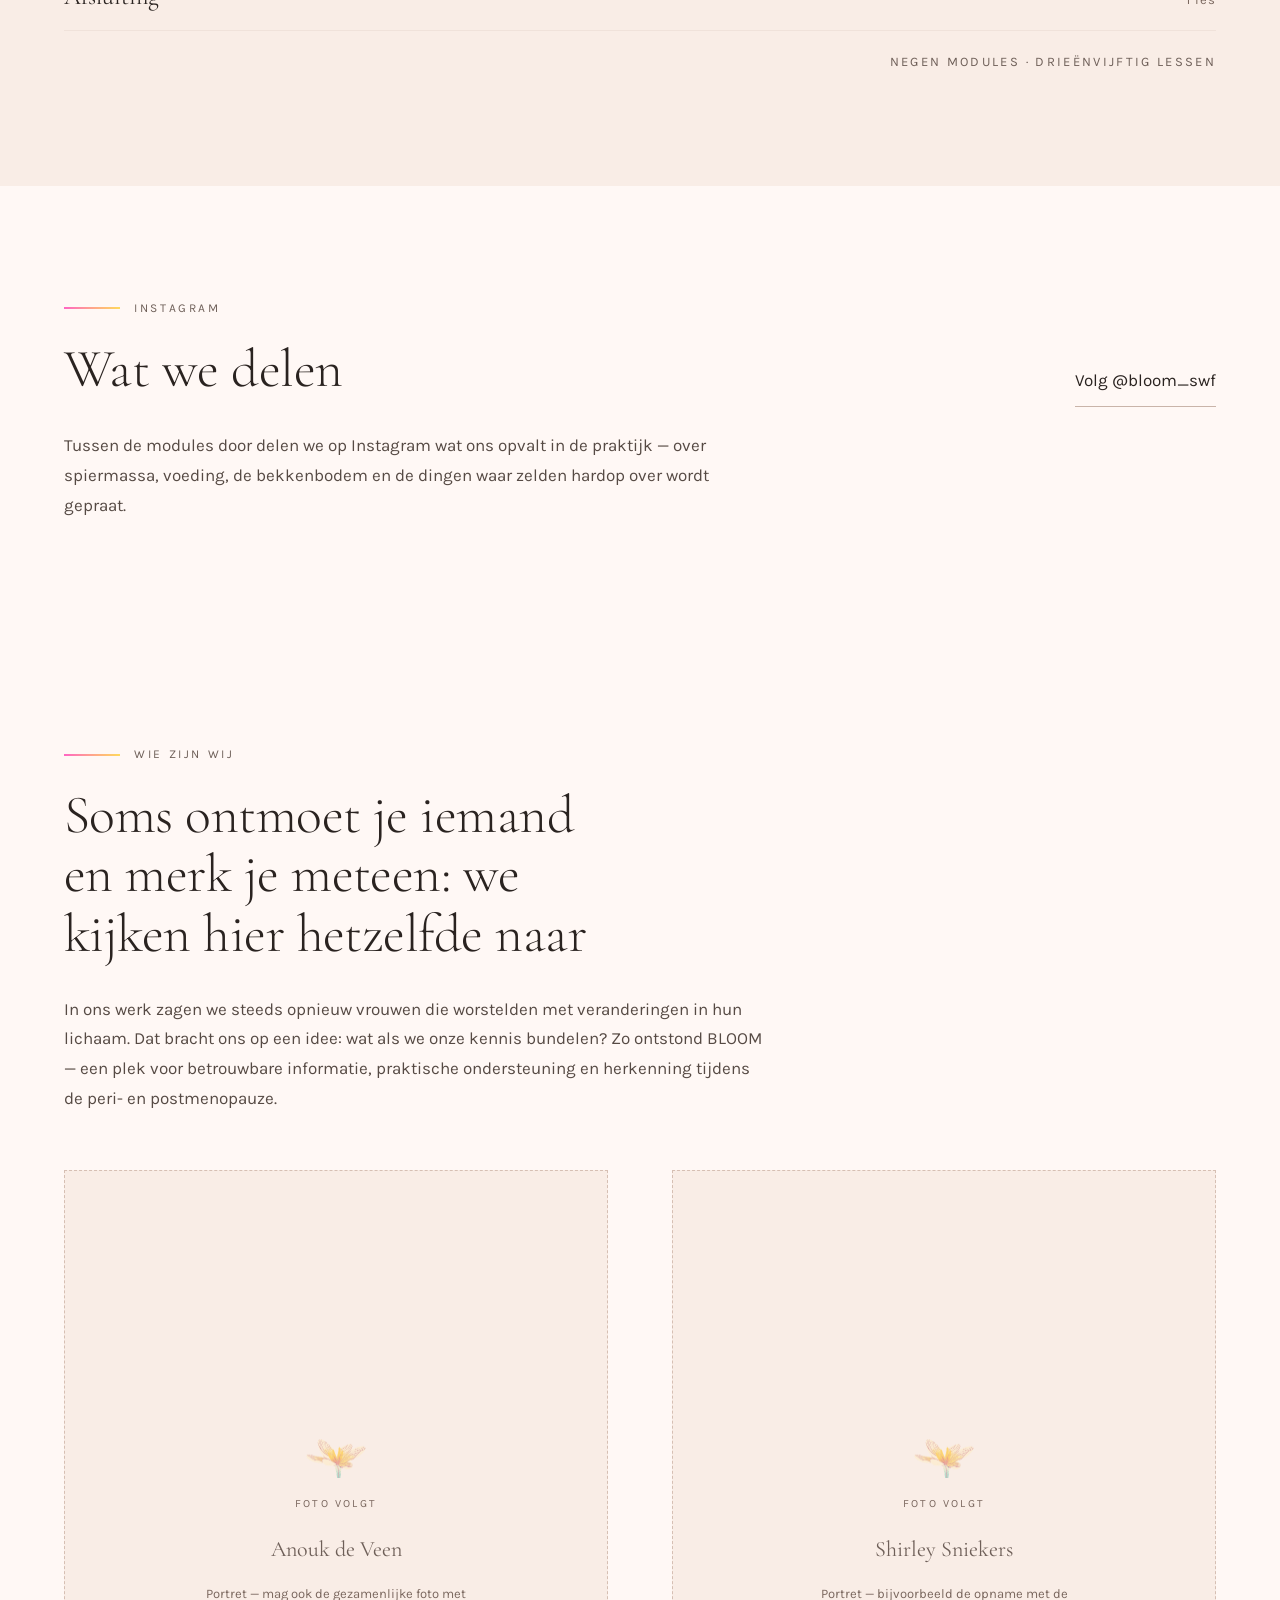
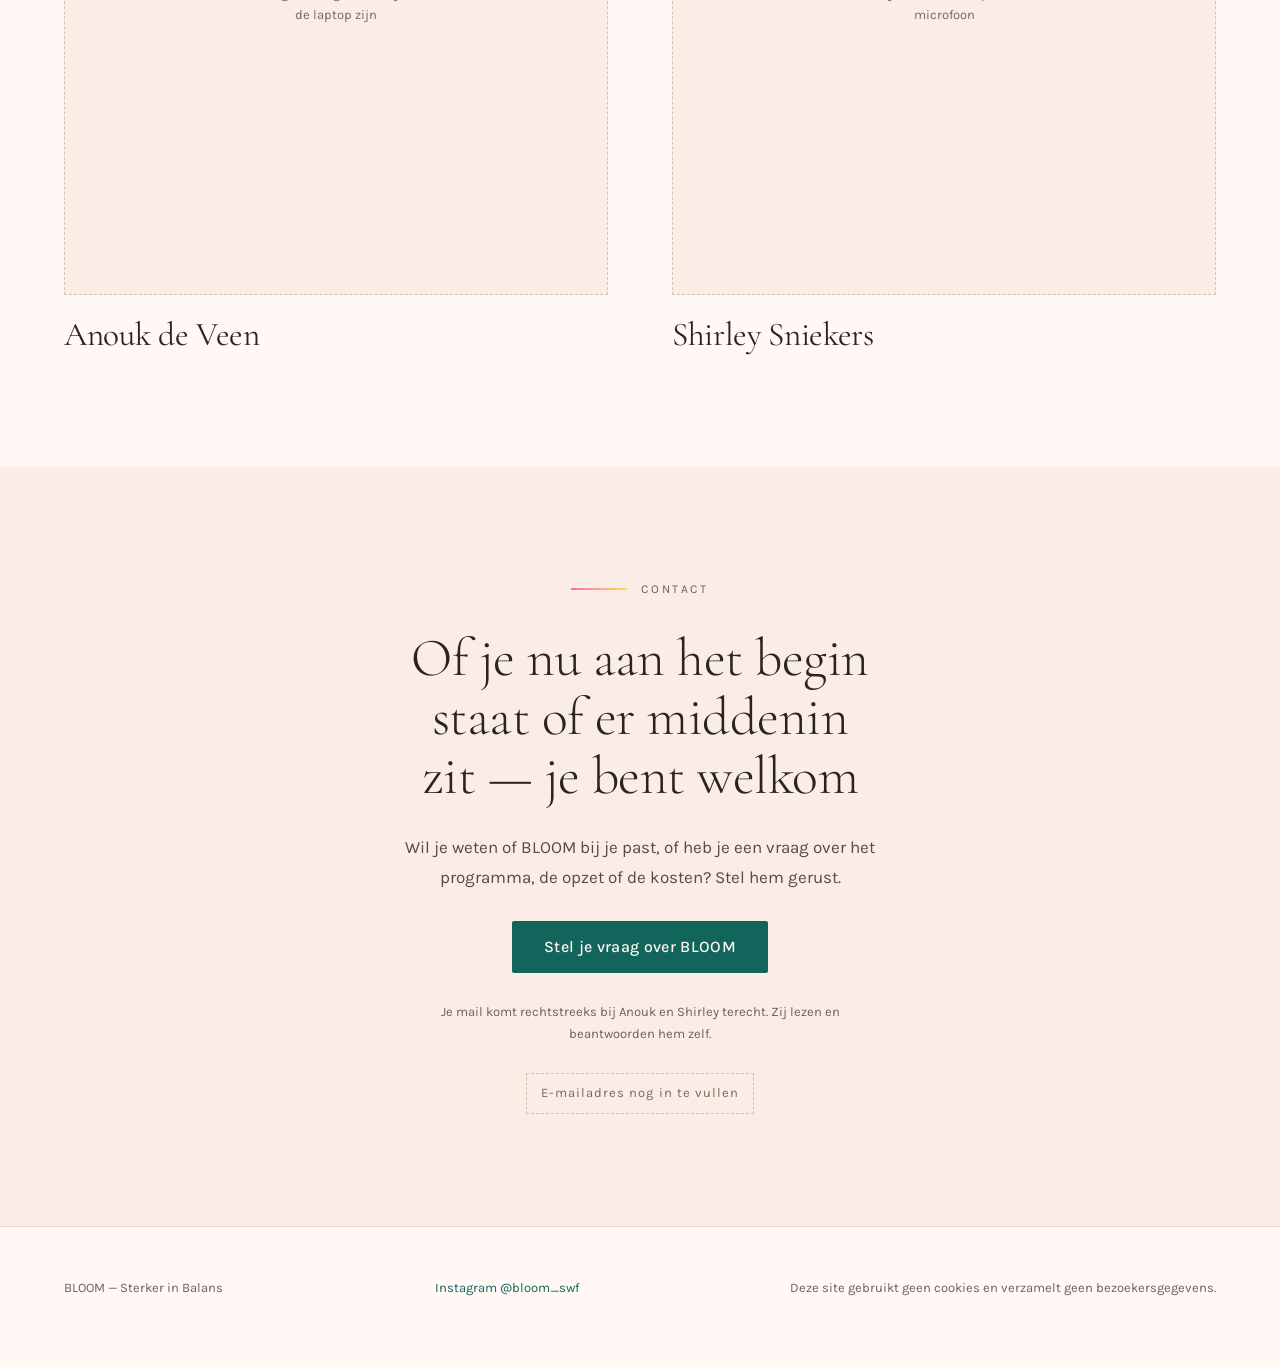
==== commit 113dc12d: "Payoff onder het logo tonen, uitgelijnd op het woordmerk "Sterker in balans" stond al in de paginati" ====
--- a/index.html
+++ b/index.html
@@ -22,7 +22,10 @@
 <a class="skip-link btn btn--primary" href="#inhoud">Naar de inhoud</a>
 
 <header class="wrap masthead">
-  <img class="masthead__logo" src="assets/img/bloom-logo.png" alt="BLOOM" width="700" height="616">
+  <div class="masthead__brand">
+    <img class="masthead__logo" src="assets/img/bloom-logo.png" alt="BLOOM" width="700" height="616">
+    <p class="masthead__payoff">Sterker in balans</p>
+  </div>
   <nav class="nav" aria-label="Hoofdmenu">
     <a href="#programma">Het programma</a>
     <a href="#aanpak">Onze aanpak</a>
--- a/styles.css
+++ b/styles.css
@@ -40,8 +40,13 @@
   --t-body:  1.0625rem;
   --t-small: 0.8125rem;
   --t-eyebrow: 0.75rem;
+  --t-payoff: clamp(1rem, calc(var(--logo-h) * 0.1714), 1.61rem);
 
   /* Ritme */
+  /* Hoogte van het logo; de payoff eronder is hieraan gekoppeld,
+     zodat beide samen schalen en de regel op de letters uitgelijnd blijft. */
+  --logo-h:  clamp(4.5rem, 10vw, 9.375rem);
+
   --pad:     clamp(1.25rem, 5vw, 4.5rem);
   --maxw:    81rem;
   --section: clamp(4rem, 9vw, 7rem);
@@ -179,7 +184,21 @@
   flex-wrap: wrap;
   padding-block: 1.5rem 0;
 }
-.masthead__logo { height: clamp(4.5rem, 10vw, 9.375rem); width: auto; }
+.masthead__brand { display: flex; flex-direction: column; gap: 0.375rem; }
+.masthead__logo { height: var(--logo-h); width: auto; }
+.masthead__payoff {
+  margin: 0;
+  font-family: var(--font-display);
+  font-weight: 300;
+  font-style: italic;
+  font-size: var(--t-payoff);
+  line-height: 1.2;
+  /* De letters in het logobestand beginnen op 0,0097 en eindigen op 1,1266
+     maal de logohoogte. De regel volgt die twee randen. */
+  margin-left: calc(var(--logo-h) * 0.0097);
+  letter-spacing: 0.033em;
+  color: var(--accent);
+}
 
 .nav { display: flex; flex-wrap: wrap; gap: 0 2.375rem; align-items: center; }
 .nav a {
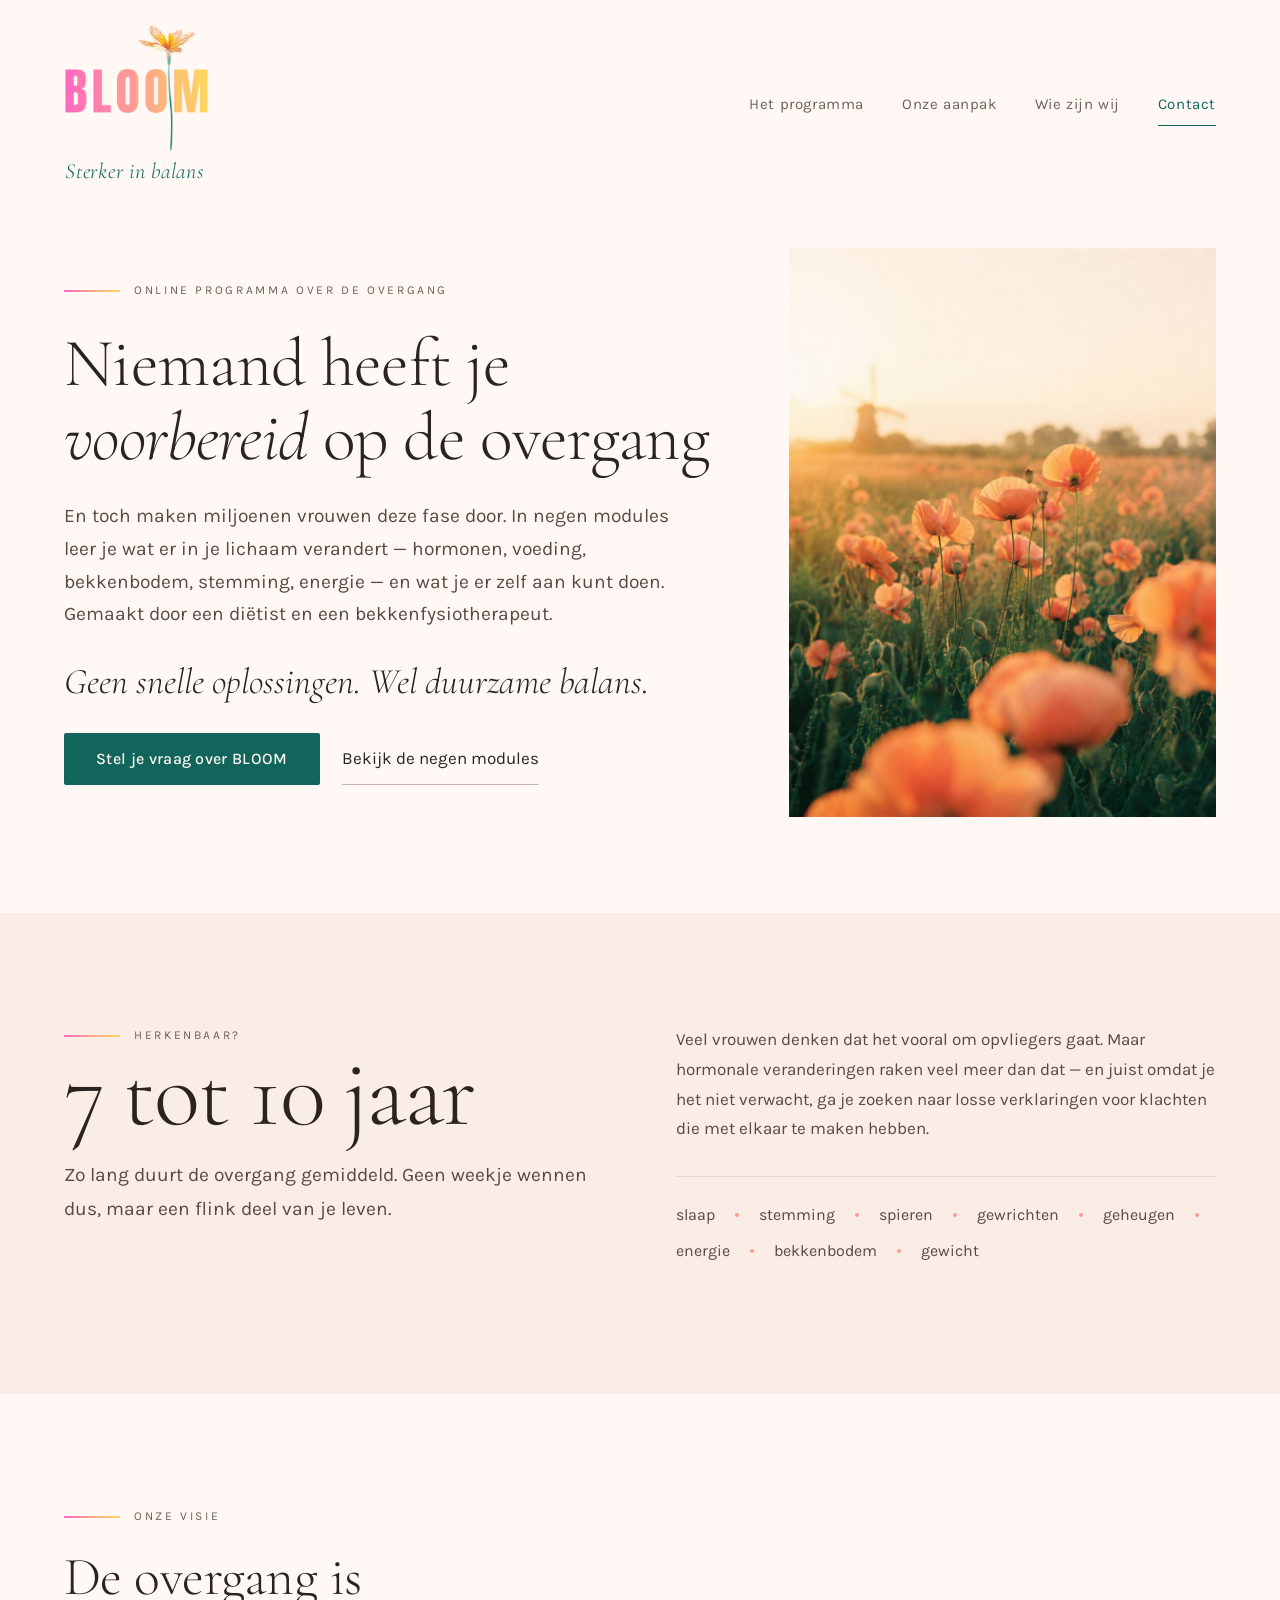
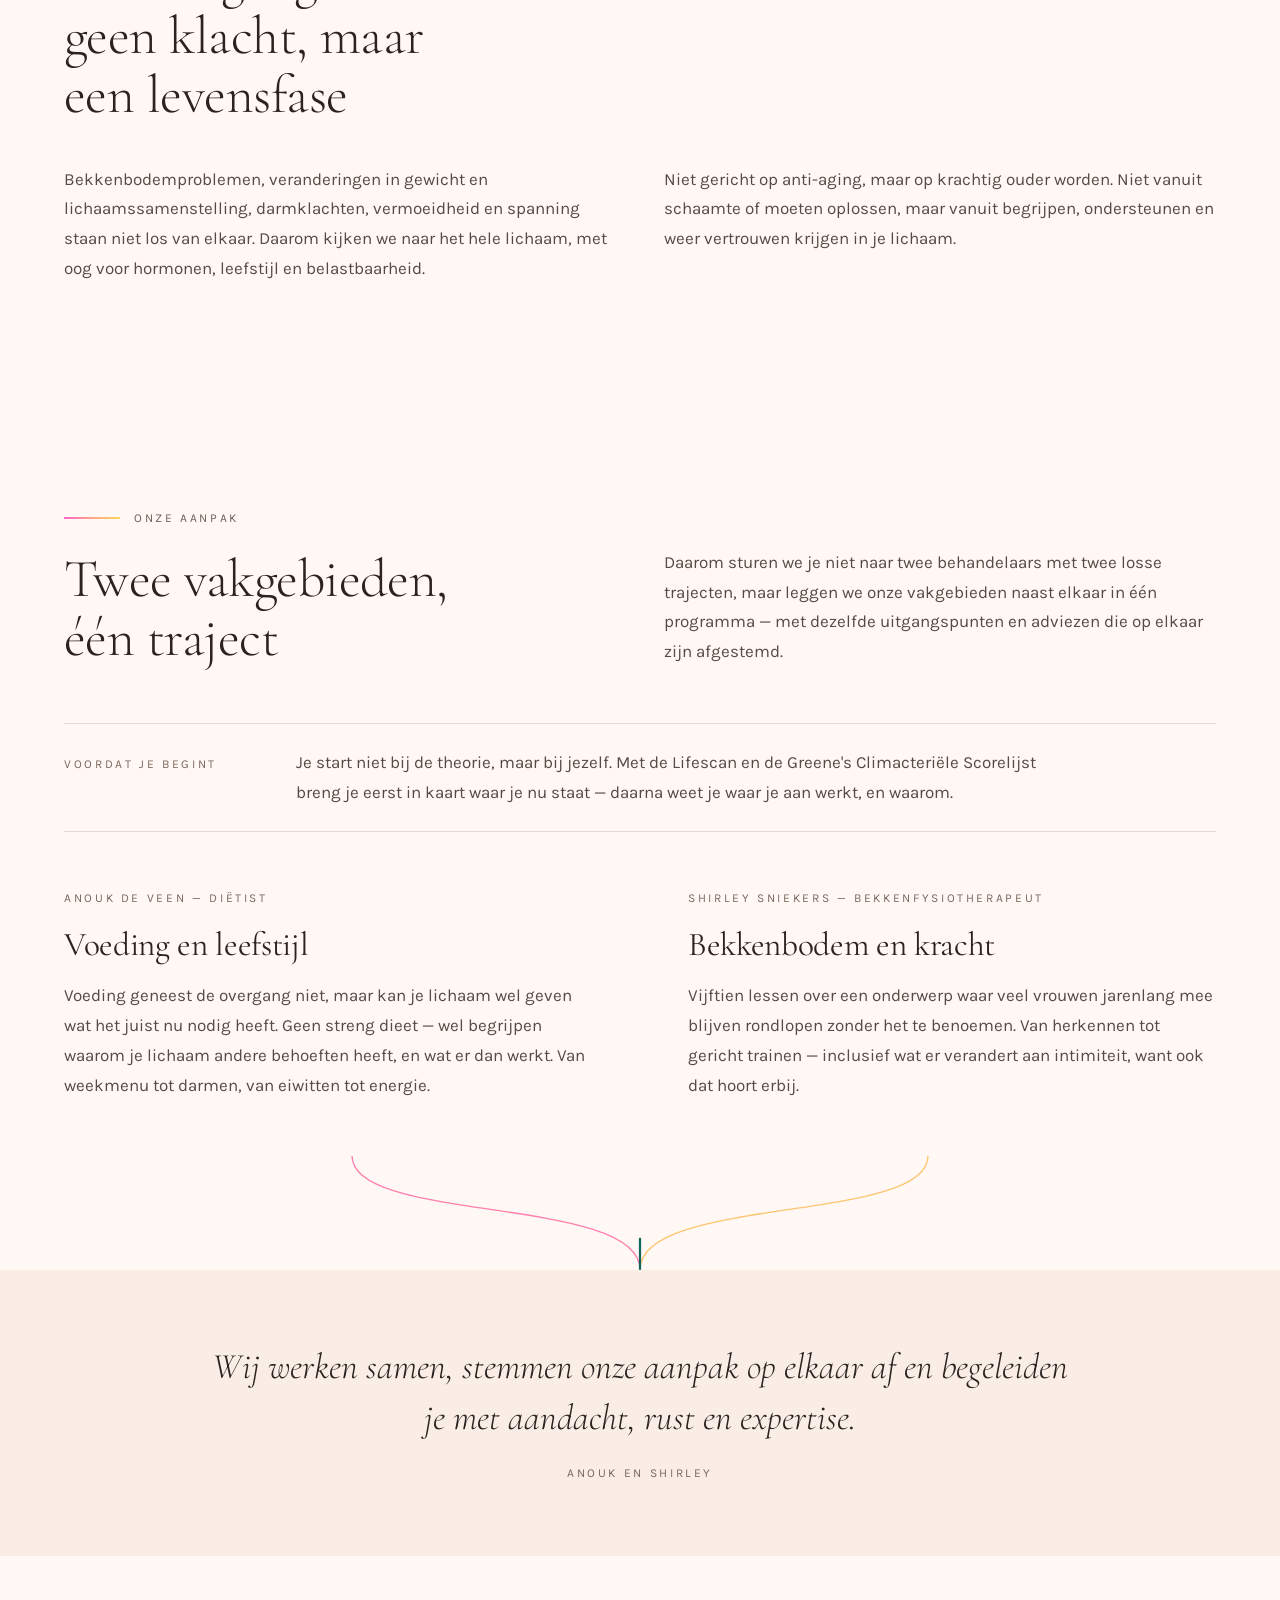
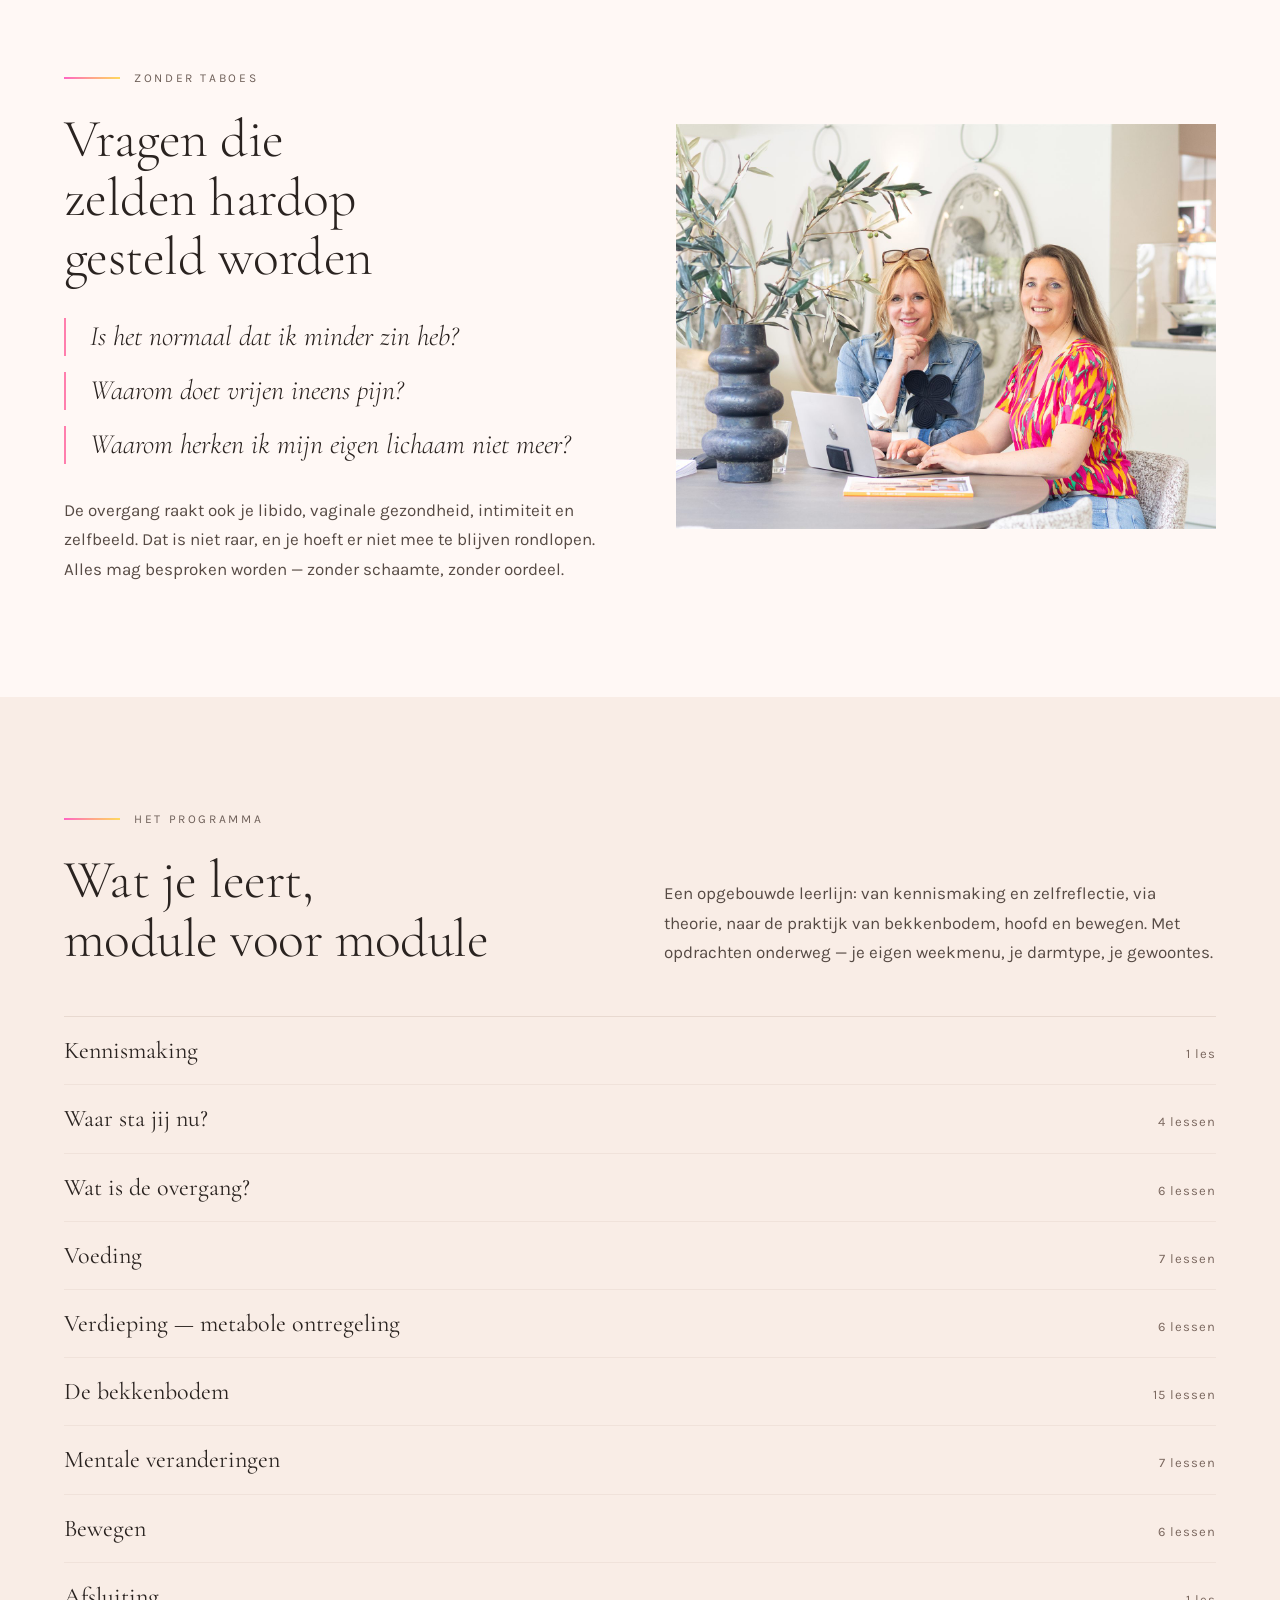
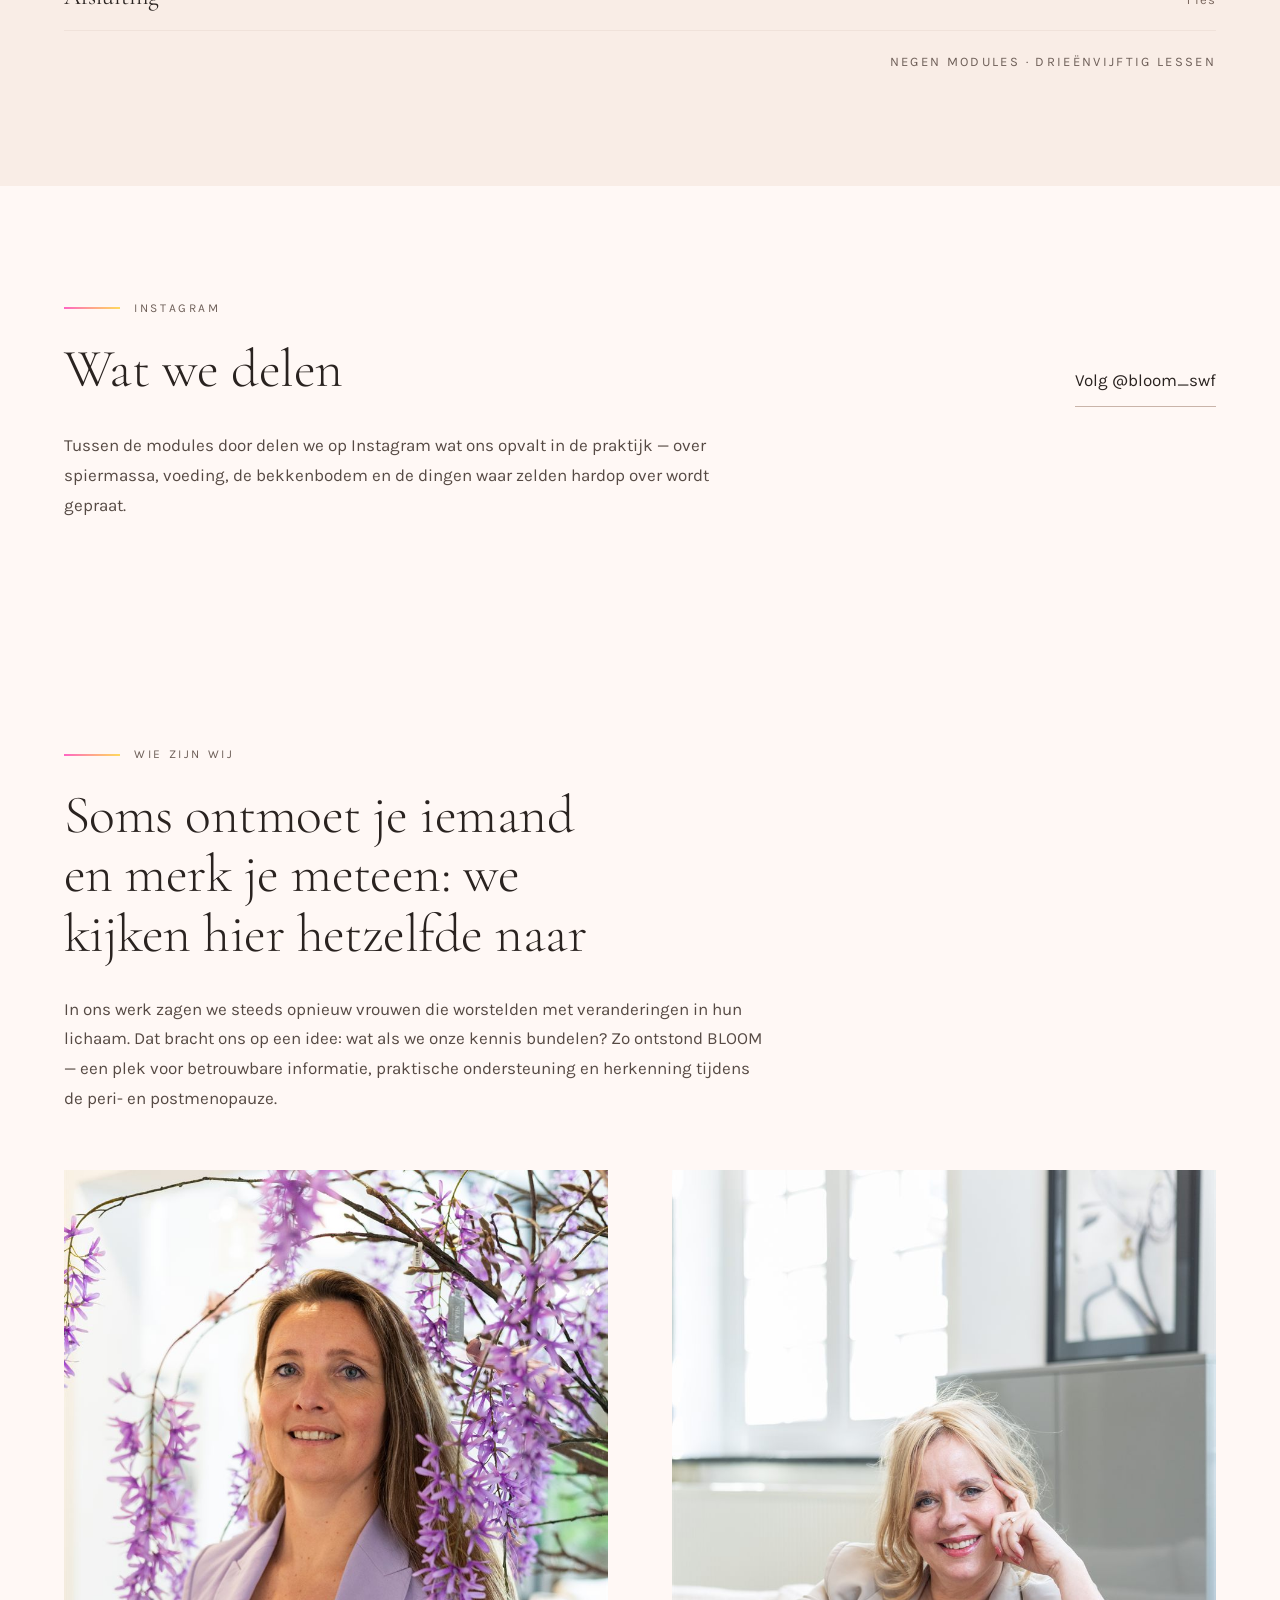
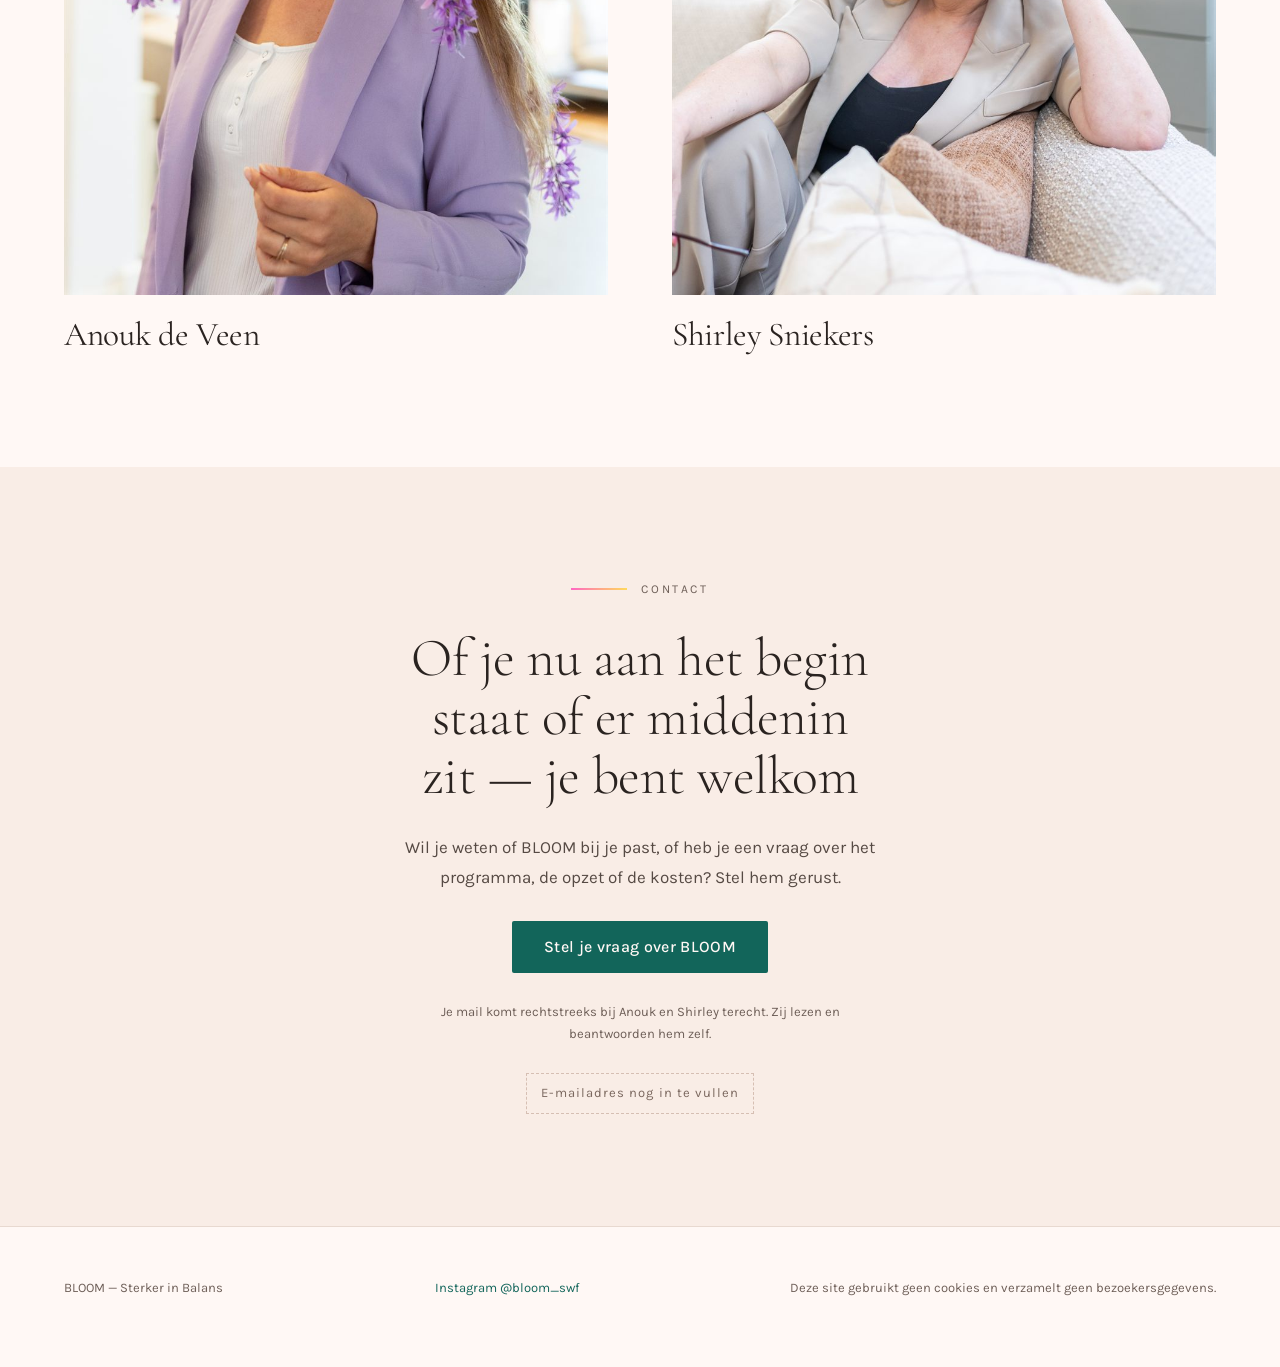
==== commit b24e55bb: "Foto's van Anouk, Shirley en het klaprozenveld toevoegen Portretten van Anouk de Veen en Shirley Sni" ====
--- a/index.html
+++ b/index.html
@@ -49,12 +49,8 @@
       </div>
     </div>
 
-    <!-- Foto volgt: plaats het bestand als assets/img/hero-klaprozen.jpg en vervang dit blok -->
-    <figure class="photo photo--empty photo--portrait" style="margin:0;">
-      <img src="assets/img/bloom-mark.png" alt="" width="240" height="157">
-      <figcaption class="photo__label">Foto volgt</figcaption>
-      <p class="photo__name">Klaprozenveld</p>
-      <p class="photo__note">Uit de reel van 19 juni — staand bijgesneden, origineel opvragen</p>
+    <figure class="photo photo--portrait" style="margin:0;">
+      <img src="assets/img/hero-klaprozen.jpg" alt="Klaprozenveld in de avondzon, met een molen op de achtergrond" width="900" height="1200">
     </figure>
   </section>
 
@@ -153,12 +149,8 @@
         <p class="prose" style="margin-top:2rem;">De overgang raakt ook je libido, vaginale gezondheid, intimiteit en zelfbeeld. Dat is niet raar, en je hoeft er niet mee te blijven rondlopen. Alles mag besproken worden — zonder schaamte, zonder oordeel.</p>
       </div>
 
-      <!-- Foto volgt: plaats het bestand als assets/img/gesprek-bank.jpg en vervang dit blok -->
-      <figure class="photo photo--empty photo--landscape" style="margin:0;">
-        <img src="assets/img/bloom-mark.png" alt="" width="240" height="157">
-        <figcaption class="photo__label">Foto volgt</figcaption>
-        <p class="photo__name">Twee vrouwen in gesprek</p>
-        <p class="photo__note">Uit de post van 14 juli — de horeca-setting met de bank</p>
+      <figure class="photo photo--landscape" style="margin:0;">
+        <img src="assets/img/gesprek-bank.jpg" alt="Anouk en Shirley in gesprek" width="1600" height="1200">
       </figure>
     </div>
   </section>
@@ -215,12 +207,8 @@
 
       <div class="founders">
         <div class="founder">
-          <!-- Foto volgt: plaats het bestand als assets/img/anouk.jpg en vervang dit blok -->
-          <figure class="photo photo--empty photo--portrait" style="margin:0;">
-            <img src="assets/img/bloom-mark.png" alt="" width="240" height="157">
-            <figcaption class="photo__label">Foto volgt</figcaption>
-            <p class="photo__name">Anouk de Veen</p>
-            <p class="photo__note">Portret — mag ook de gezamenlijke foto met de laptop zijn</p>
+          <figure class="photo photo--portrait" style="margin:0;">
+            <img src="assets/img/anouk.jpg" alt="Anouk de Veen" width="900" height="1200">
           </figure>
           <div>
             <h3>Anouk de Veen</h3>
@@ -229,12 +217,8 @@
           </div>
         </div>
         <div class="founder">
-          <!-- Foto volgt: plaats het bestand als assets/img/shirley.jpg en vervang dit blok -->
-          <figure class="photo photo--empty photo--portrait" style="margin:0;">
-            <img src="assets/img/bloom-mark.png" alt="" width="240" height="157">
-            <figcaption class="photo__label">Foto volgt</figcaption>
-            <p class="photo__name">Shirley Sniekers</p>
-            <p class="photo__note">Portret — bijvoorbeeld de opname met de microfoon</p>
+          <figure class="photo photo--portrait" style="margin:0;">
+            <img src="assets/img/shirley.jpg" alt="Shirley Sniekers" width="900" height="1200">
           </figure>
           <div>
             <h3>Shirley Sniekers</h3>
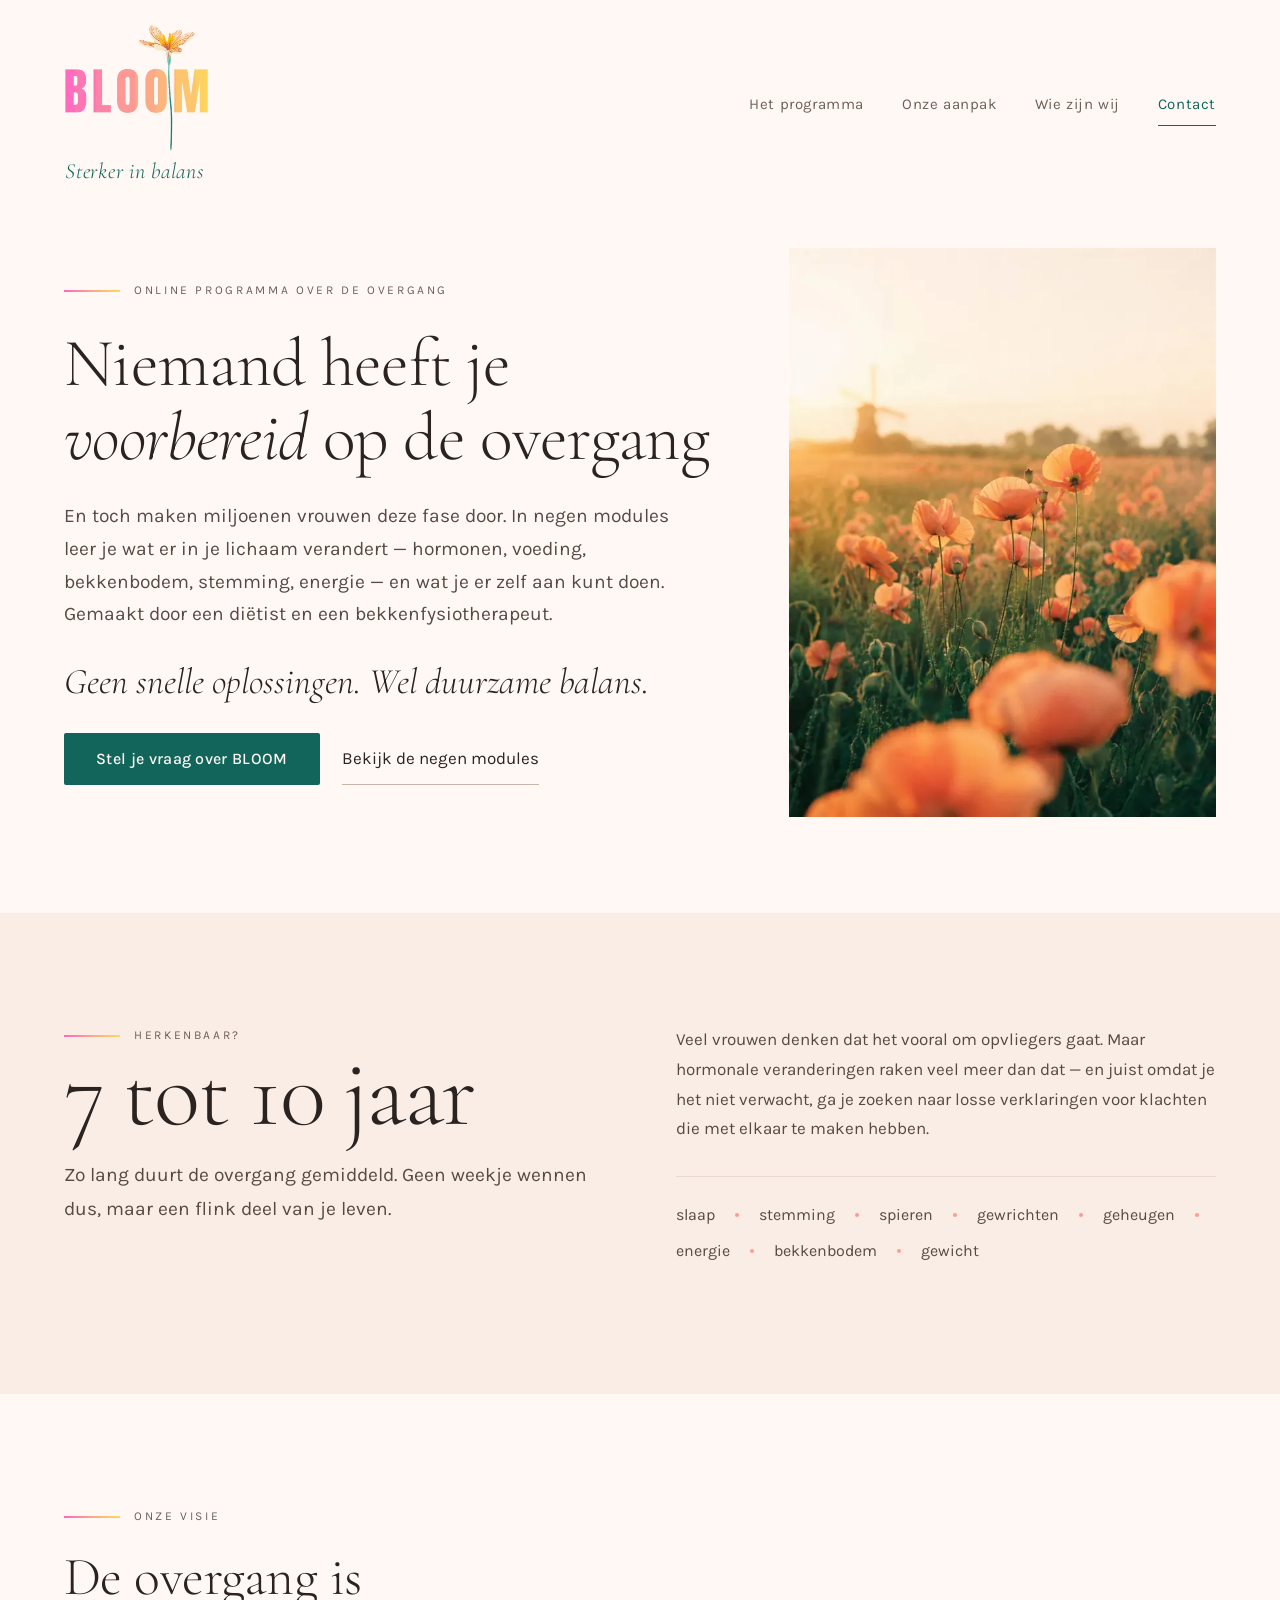
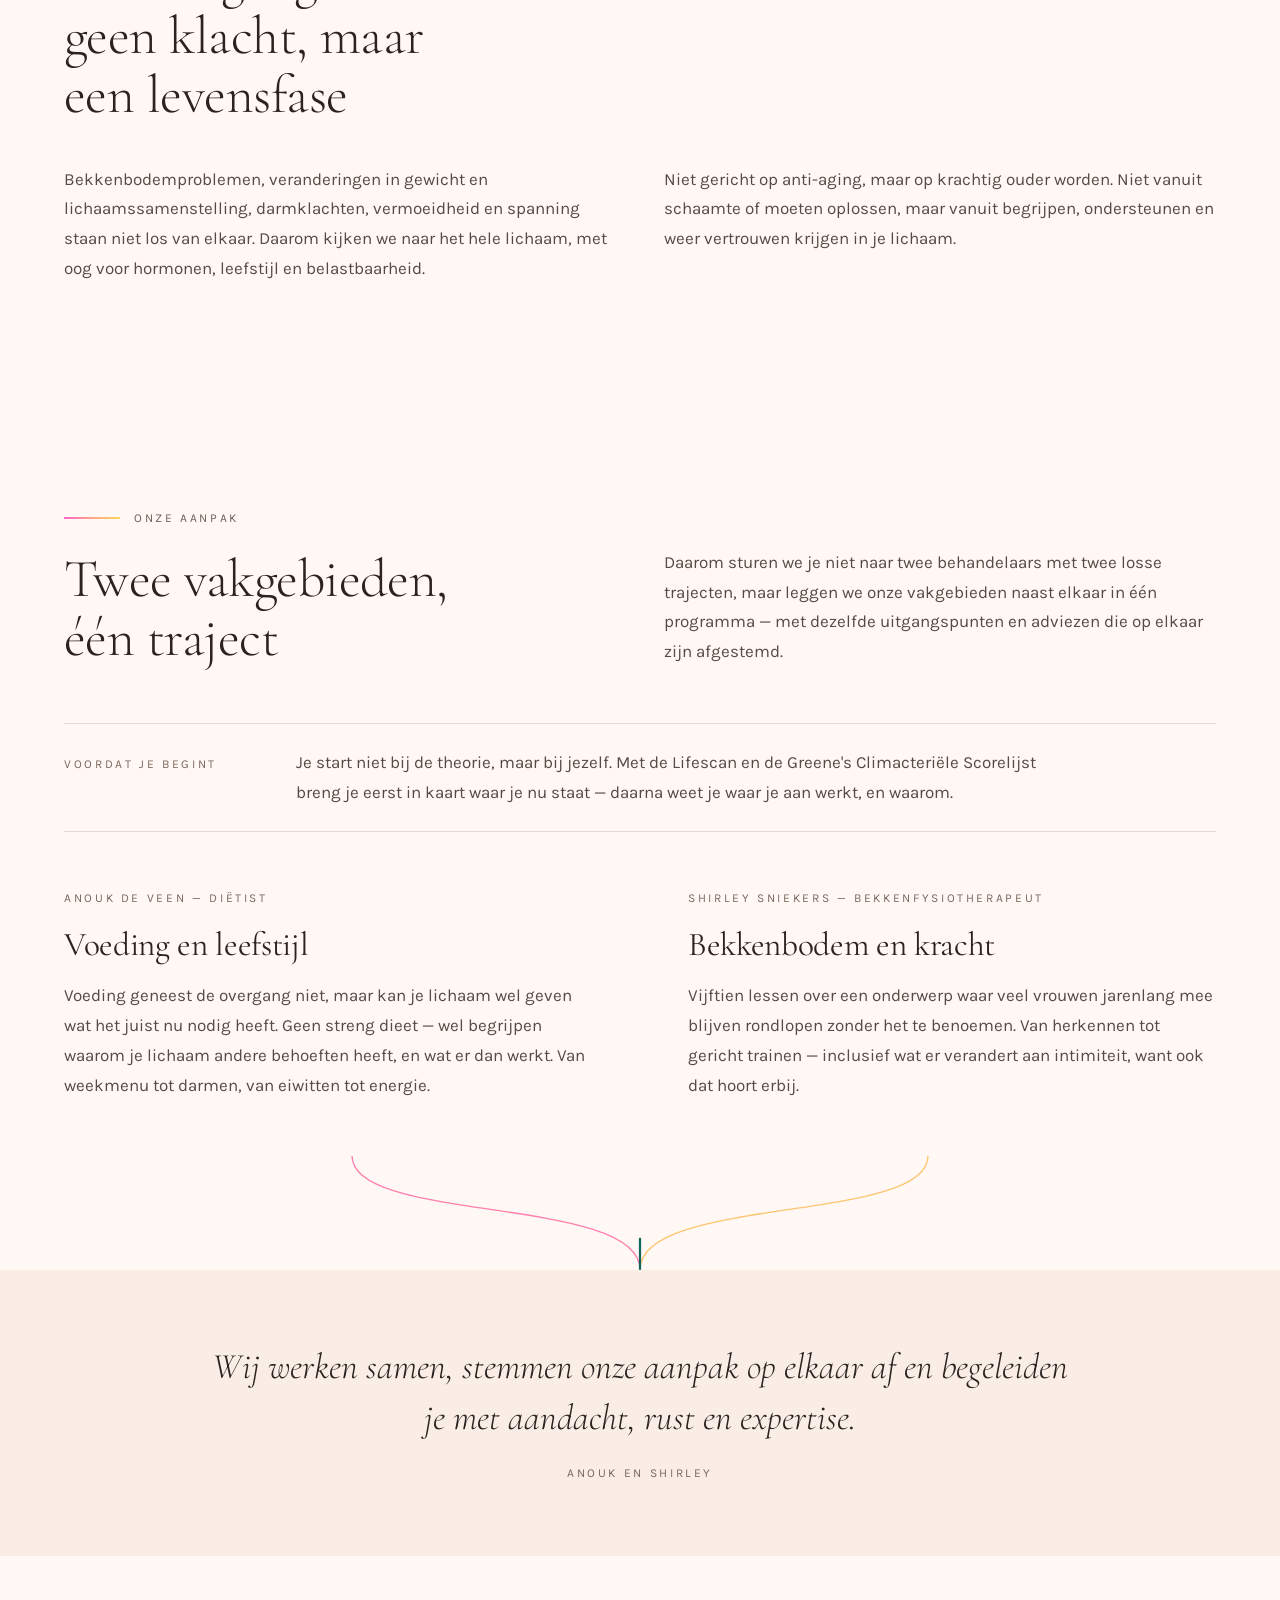
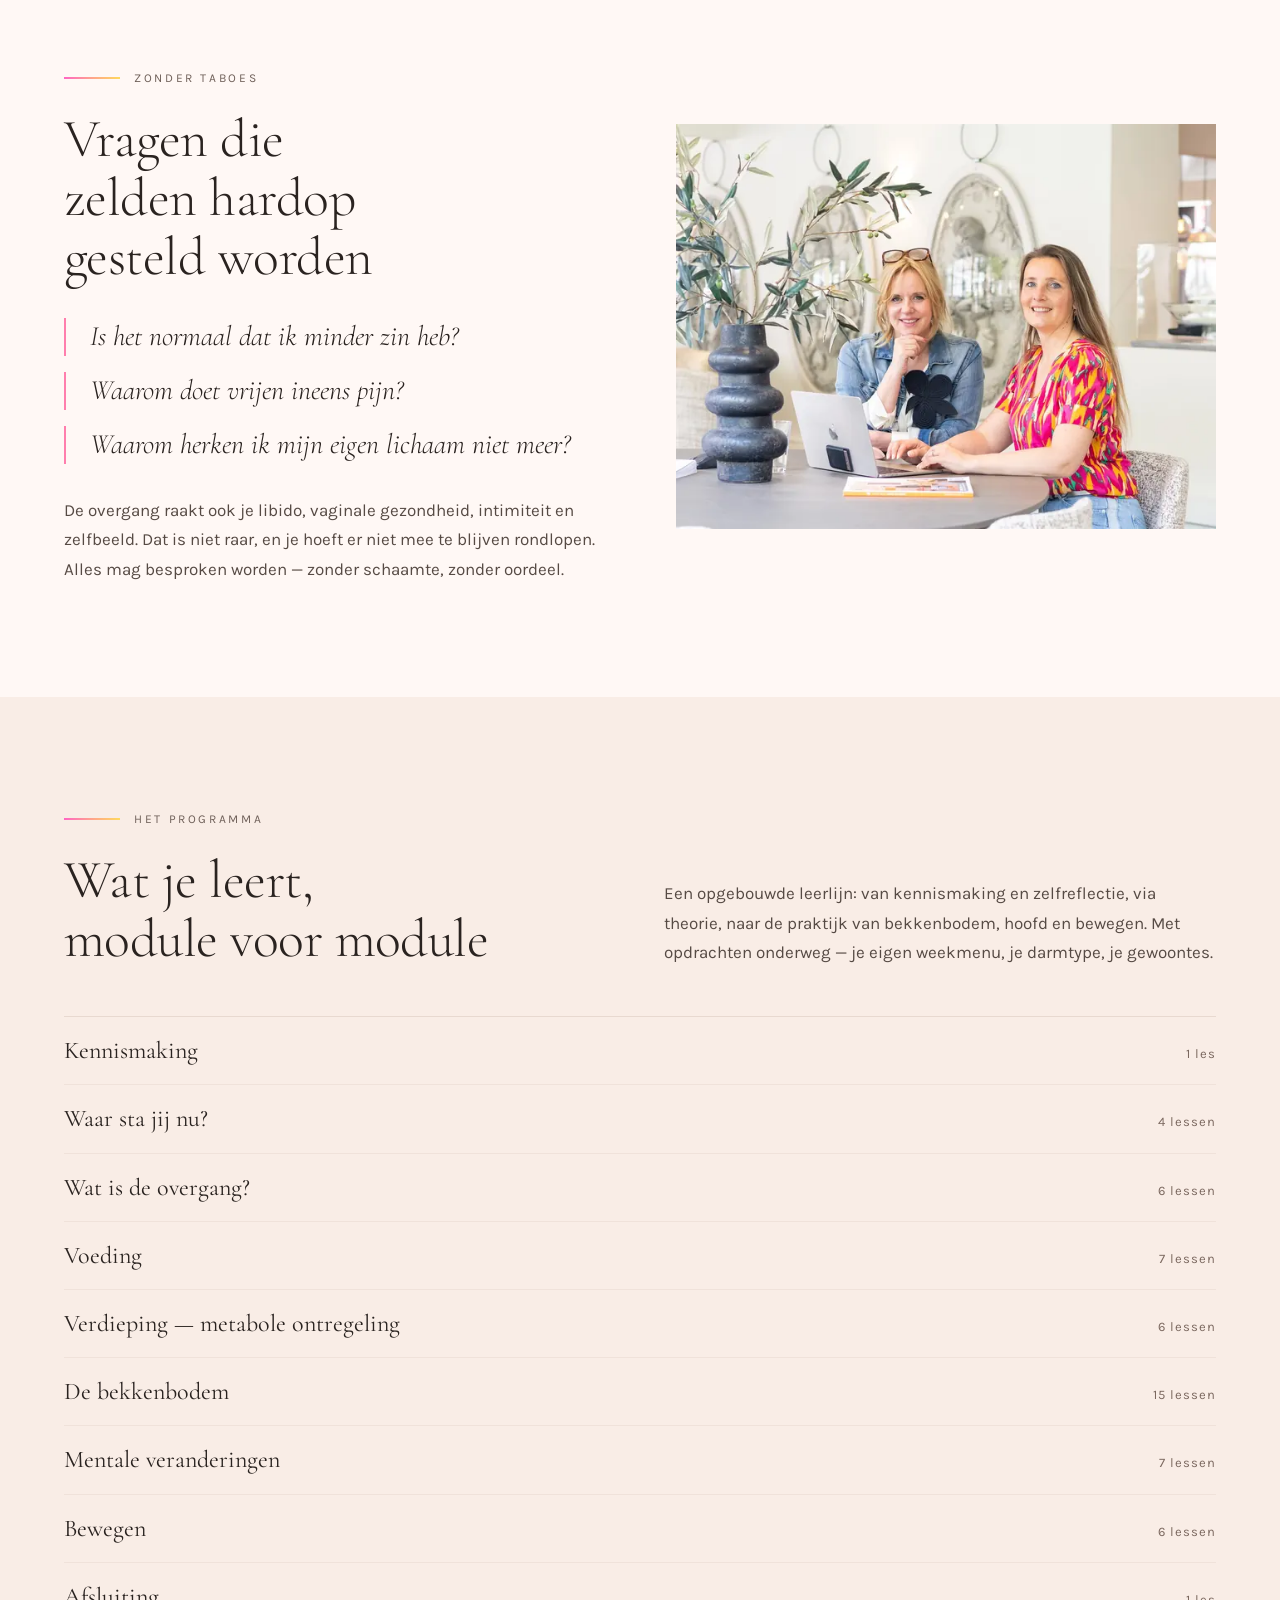
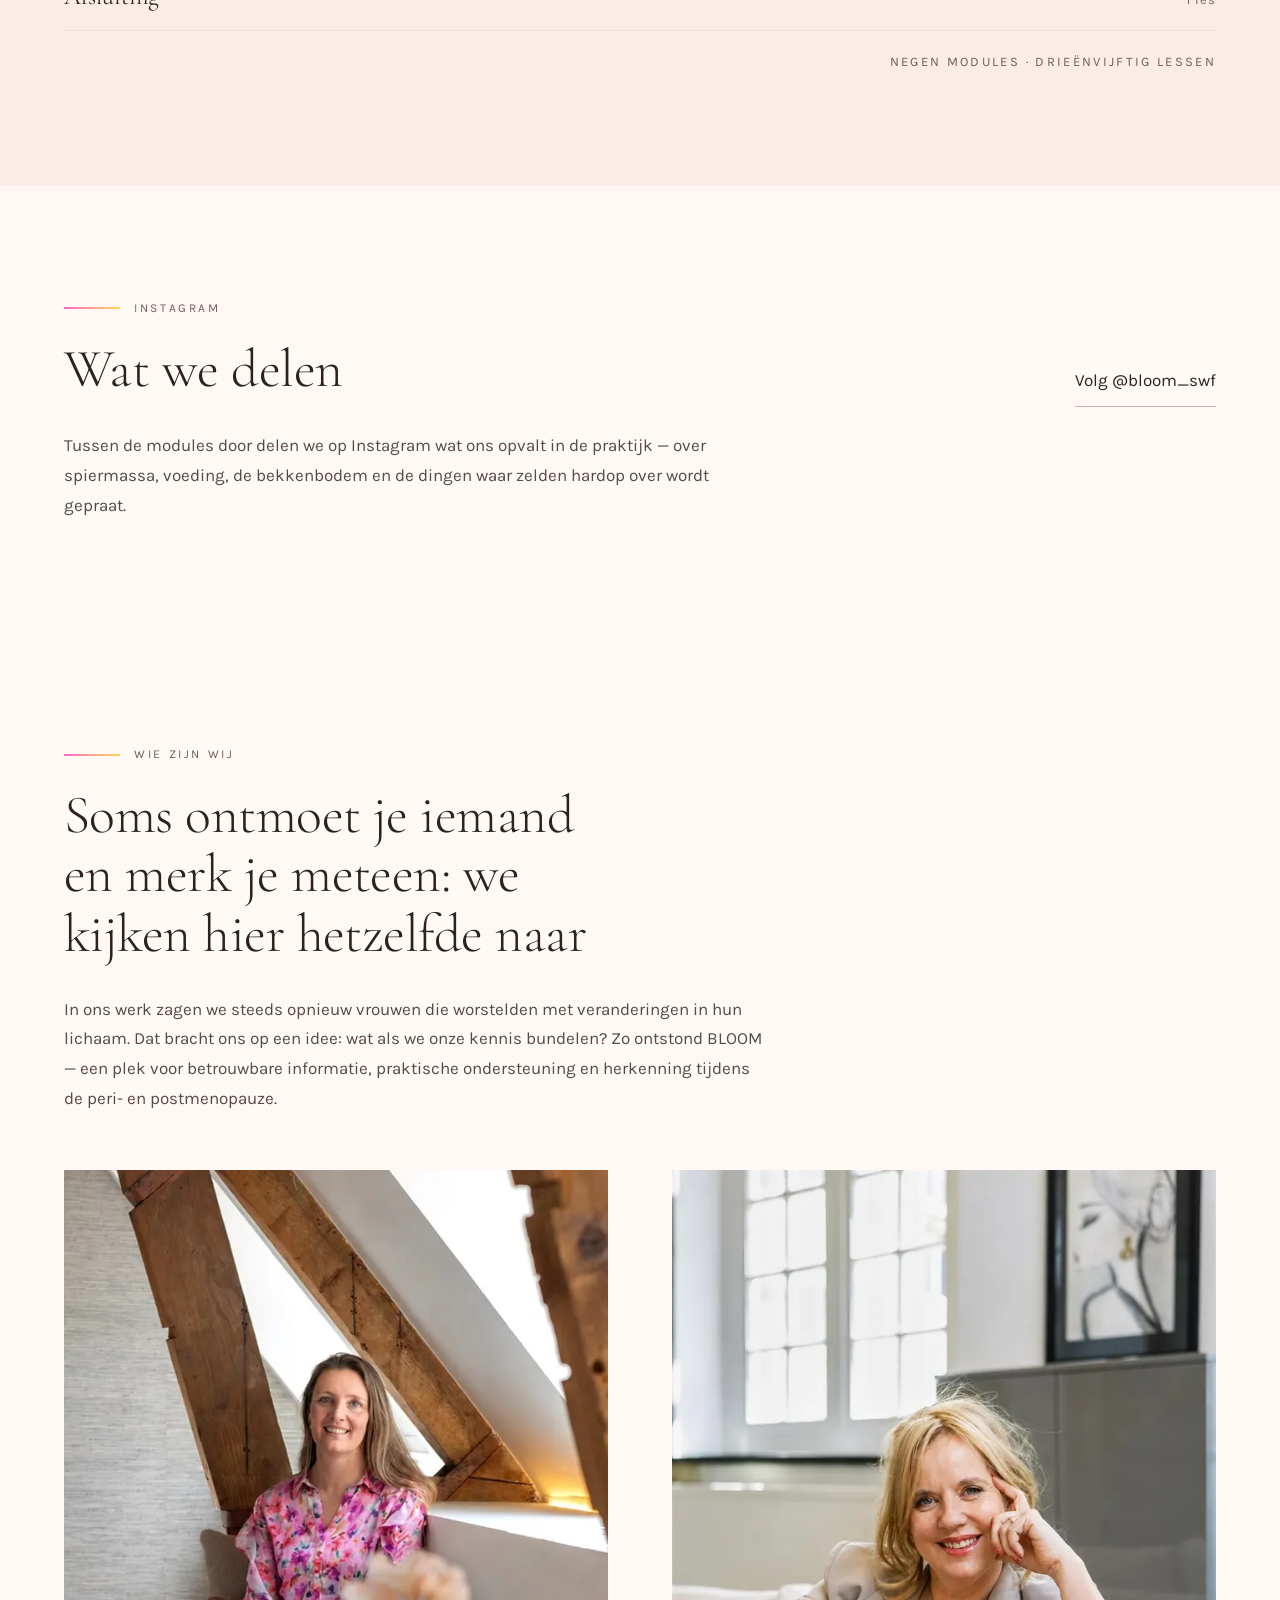
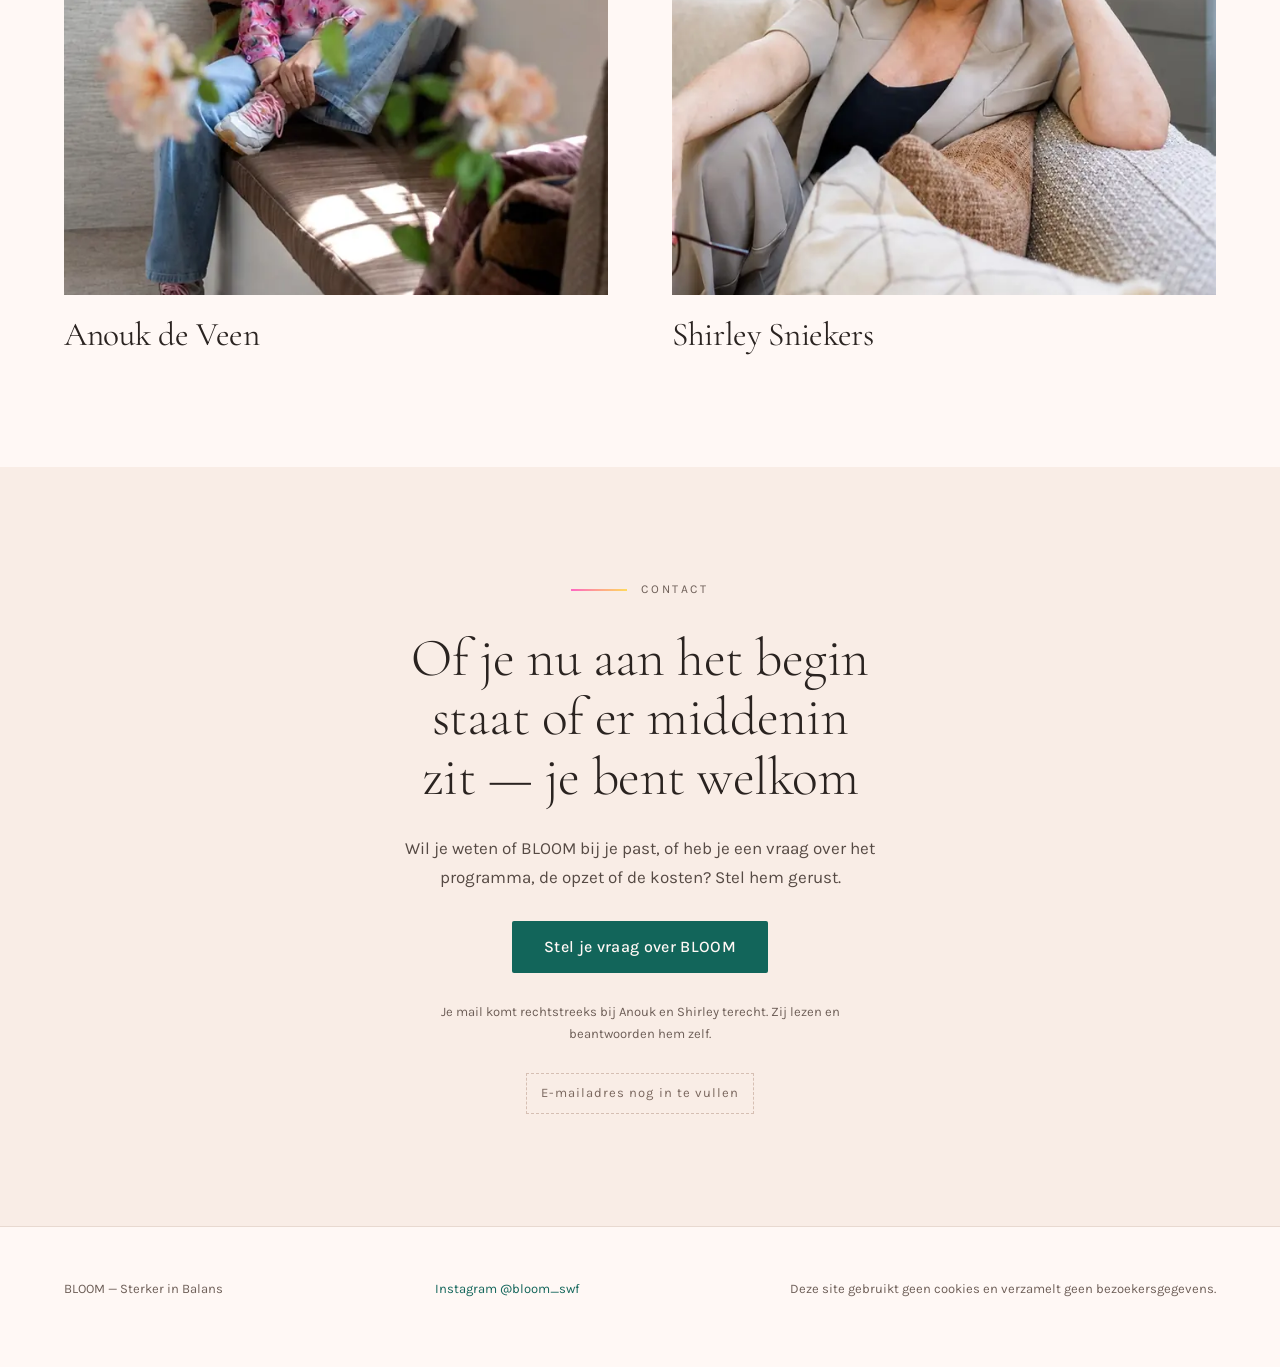
==== commit 60a043c2: "Mobiele laadtijd verbeteren: afbeeldingen verkleind en webp toegevoegd PageSpeed mobiel stond op 82 " ====
--- a/index.html
+++ b/index.html
@@ -23,7 +23,7 @@
 
 <header class="wrap masthead">
   <div class="masthead__brand">
-    <img class="masthead__logo" src="assets/img/bloom-logo.png" alt="BLOOM" width="700" height="616">
+    <img class="masthead__logo" src="assets/img/bloom-logo.png" alt="BLOOM" width="520" height="458" fetchpriority="high">
     <p class="masthead__payoff">Sterker in balans</p>
   </div>
   <nav class="nav" aria-label="Hoofdmenu">
@@ -50,7 +50,10 @@
     </div>
 
     <figure class="photo photo--portrait" style="margin:0;">
-      <img src="assets/img/hero-klaprozen.jpg" alt="Klaprozenveld in de avondzon, met een molen op de achtergrond" width="900" height="1200">
+      <picture>
+        <source srcset="assets/img/hero-klaprozen.webp" type="image/webp">
+        <img src="assets/img/hero-klaprozen.jpg" alt="Klaprozenveld in de avondzon, met een molen op de achtergrond" width="650" height="867" fetchpriority="high">
+      </picture>
     </figure>
   </section>
 
@@ -150,7 +153,10 @@
       </div>
 
       <figure class="photo photo--landscape" style="margin:0;">
-        <img src="assets/img/gesprek-bank.jpg" alt="Anouk en Shirley in gesprek" width="1600" height="1200">
+        <picture>
+          <source srcset="assets/img/gesprek-bank.webp" type="image/webp">
+          <img src="assets/img/gesprek-bank.jpg" alt="Anouk en Shirley in gesprek" width="650" height="488" loading="lazy" decoding="async">
+        </picture>
       </figure>
     </div>
   </section>
@@ -208,7 +214,10 @@
       <div class="founders">
         <div class="founder">
           <figure class="photo photo--portrait" style="margin:0;">
-            <img src="assets/img/anouk.jpg" alt="Anouk de Veen" width="900" height="1200">
+            <picture>
+              <source srcset="assets/img/anouk.webp" type="image/webp">
+              <img src="assets/img/anouk.jpg" alt="Anouk de Veen" width="650" height="867" loading="lazy" decoding="async">
+            </picture>
           </figure>
           <div>
             <h3>Anouk de Veen</h3>
@@ -218,7 +227,10 @@
         </div>
         <div class="founder">
           <figure class="photo photo--portrait" style="margin:0;">
-            <img src="assets/img/shirley.jpg" alt="Shirley Sniekers" width="900" height="1200">
+            <picture>
+              <source srcset="assets/img/shirley.webp" type="image/webp">
+              <img src="assets/img/shirley.jpg" alt="Shirley Sniekers" width="650" height="867" loading="lazy" decoding="async">
+            </picture>
           </figure>
           <div>
             <h3>Shirley Sniekers</h3>
--- a/styles.css
+++ b/styles.css
@@ -1,4 +1,30 @@
-@import url('assets/fonts/fonts.css');
+/* Self-hosted variabele fonts — geen externe requests, geen IP-logging bij Google.
+   Voorheen via @import uit assets/fonts/fonts.css; nu inline om een extra
+   render-blokkerende hop in de laadketen te schelen. */
+@font-face {
+  font-family: 'Cormorant Garamond';
+  font-style: normal;
+  font-weight: 300 600;
+  font-display: swap;
+  src: url('assets/fonts/CormorantGaramond-var.woff2') format('woff2');
+  unicode-range: U+0000-00FF,U+0131,U+0152-0153,U+02BB-02BC,U+02C6,U+02DA,U+02DC,U+0304,U+0308,U+0329,U+2000-206F,U+20AC,U+2122,U+2191,U+2193,U+2212,U+2215,U+FEFF,U+FFFD;
+}
+@font-face {
+  font-family: 'Cormorant Garamond';
+  font-style: italic;
+  font-weight: 300 600;
+  font-display: swap;
+  src: url('assets/fonts/CormorantGaramond-italic-var.woff2') format('woff2');
+  unicode-range: U+0000-00FF,U+0131,U+0152-0153,U+02BB-02BC,U+02C6,U+02DA,U+02DC,U+0304,U+0308,U+0329,U+2000-206F,U+20AC,U+2122,U+2191,U+2193,U+2212,U+2215,U+FEFF,U+FFFD;
+}
+@font-face {
+  font-family: 'Karla';
+  font-style: normal;
+  font-weight: 300 700;
+  font-display: swap;
+  src: url('assets/fonts/Karla-var.woff2') format('woff2');
+  unicode-range: U+0000-00FF,U+0131,U+0152-0153,U+02BB-02BC,U+02C6,U+02DA,U+02DC,U+0304,U+0308,U+0329,U+2000-206F,U+20AC,U+2122,U+2191,U+2193,U+2212,U+2215,U+FEFF,U+FFFD;
+}
 
 /* ───────────────────────────────────────────────────────────────
    Design tokens — de stuurknop van de hele pagina.
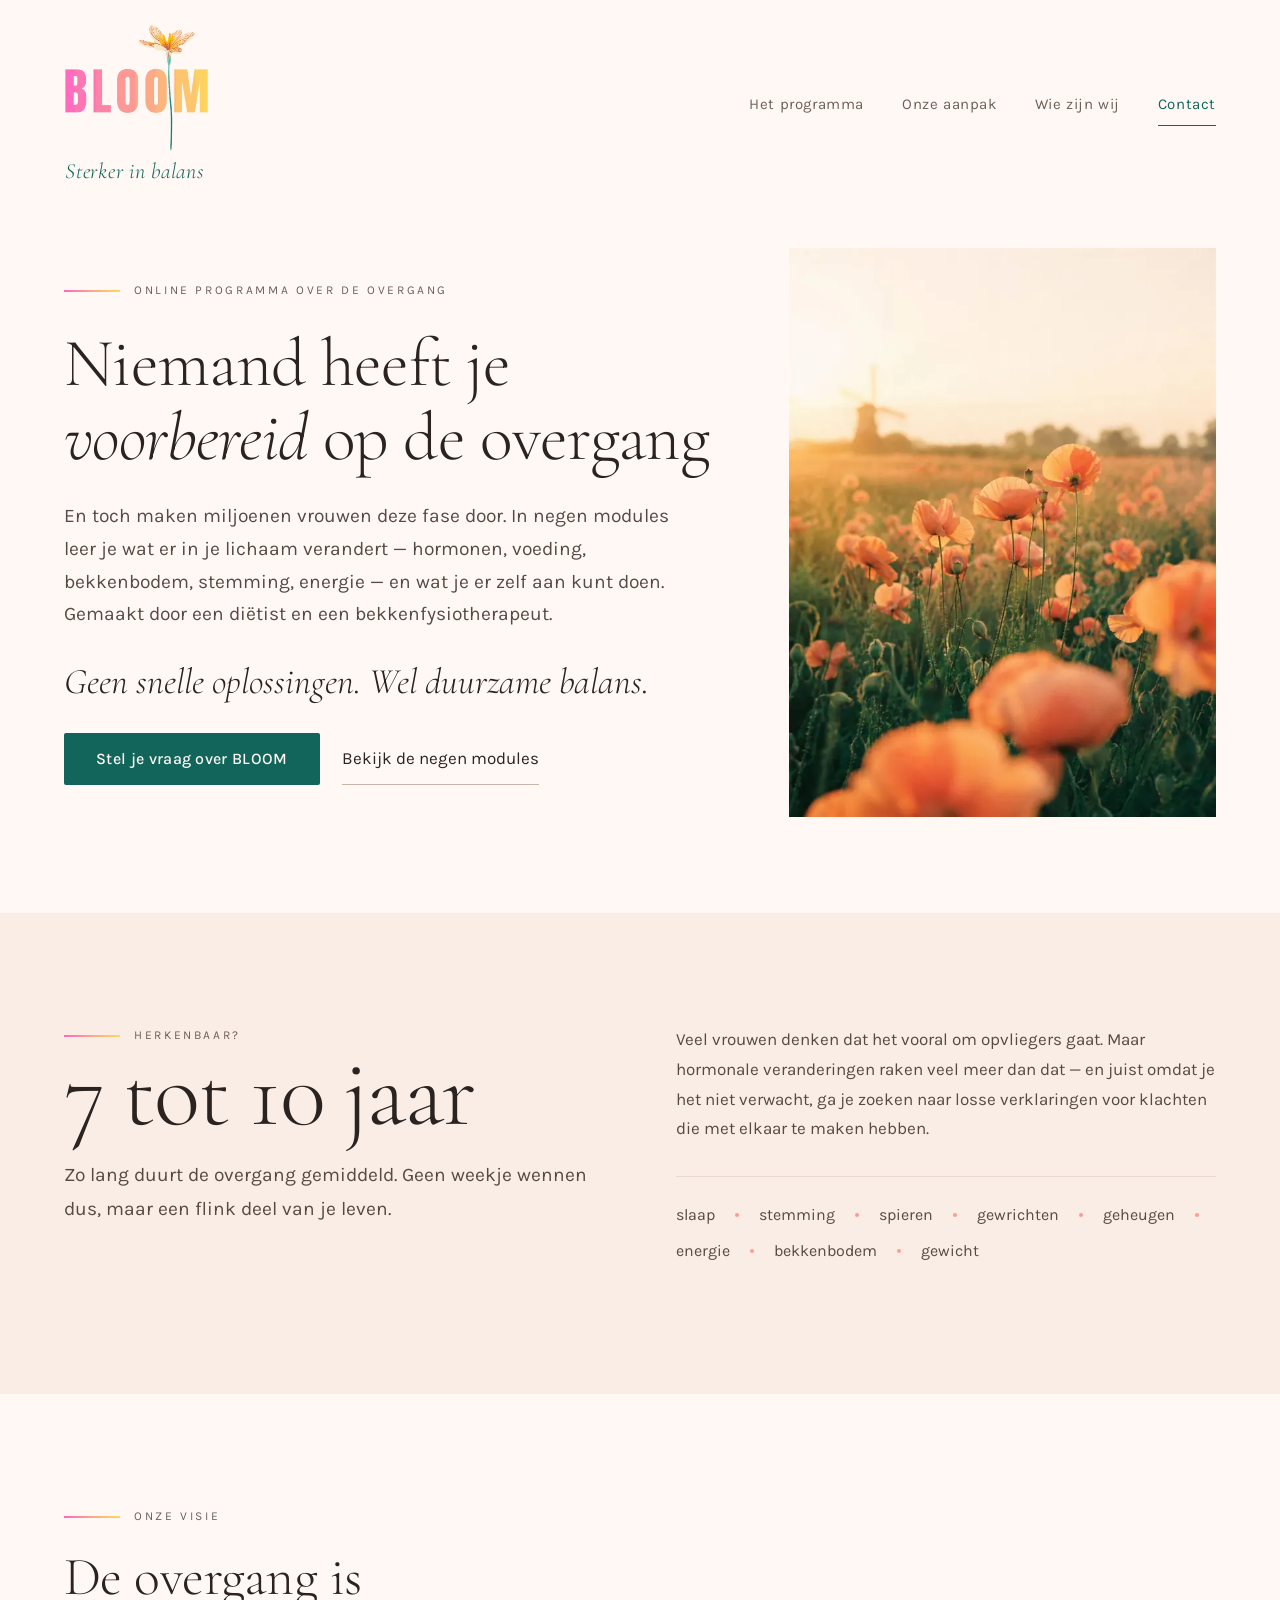
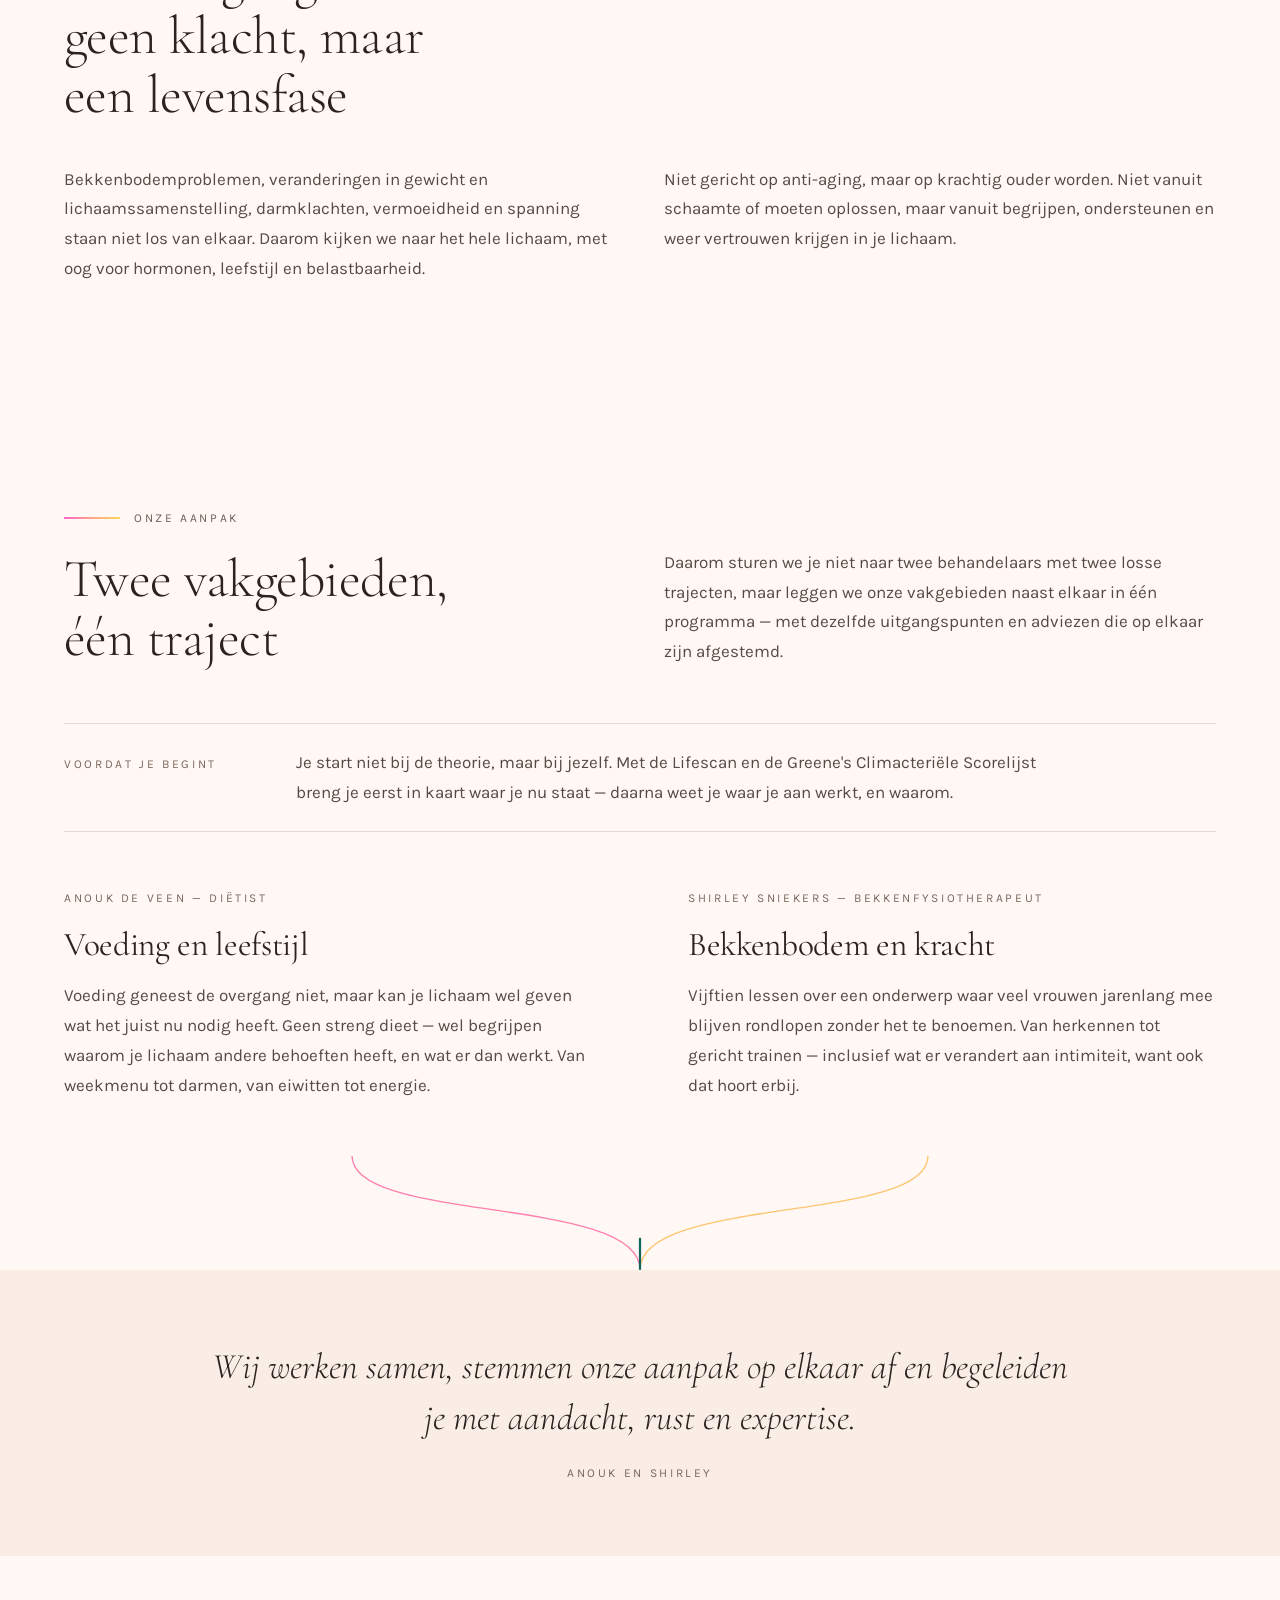
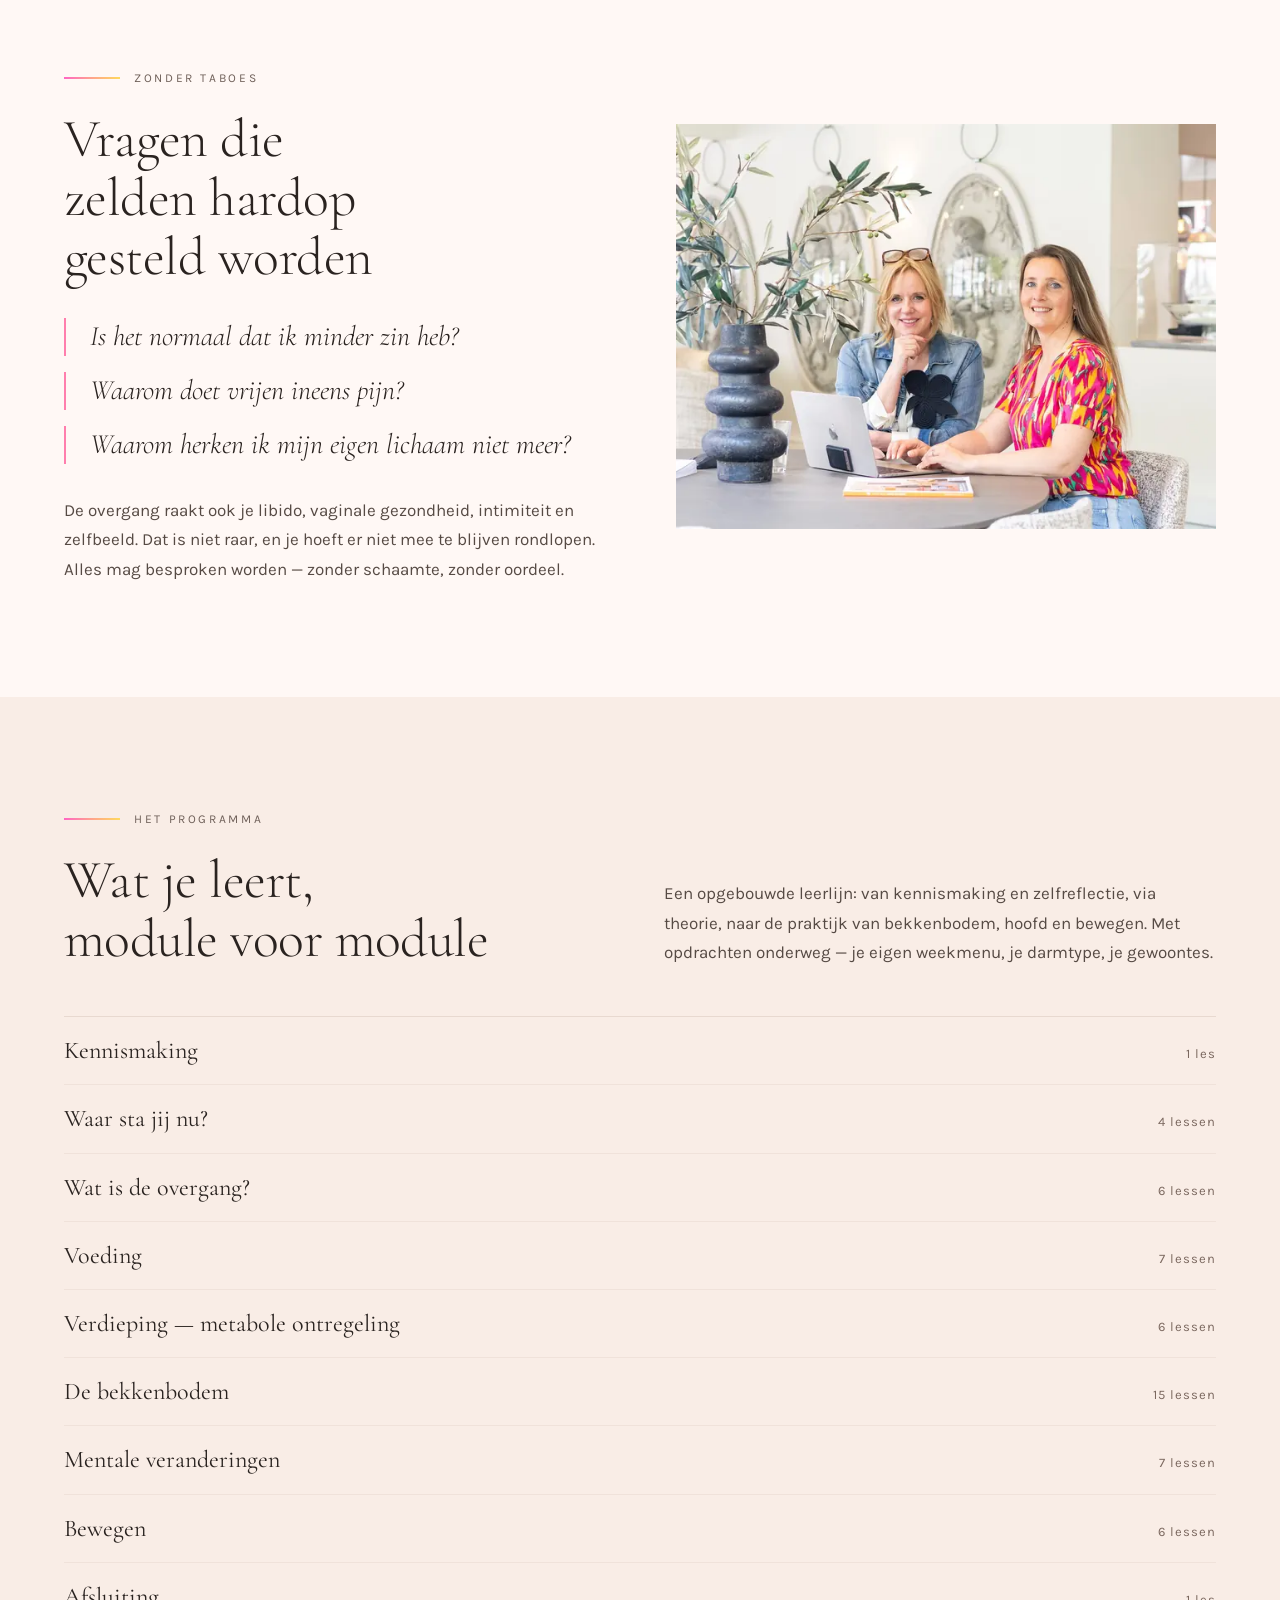
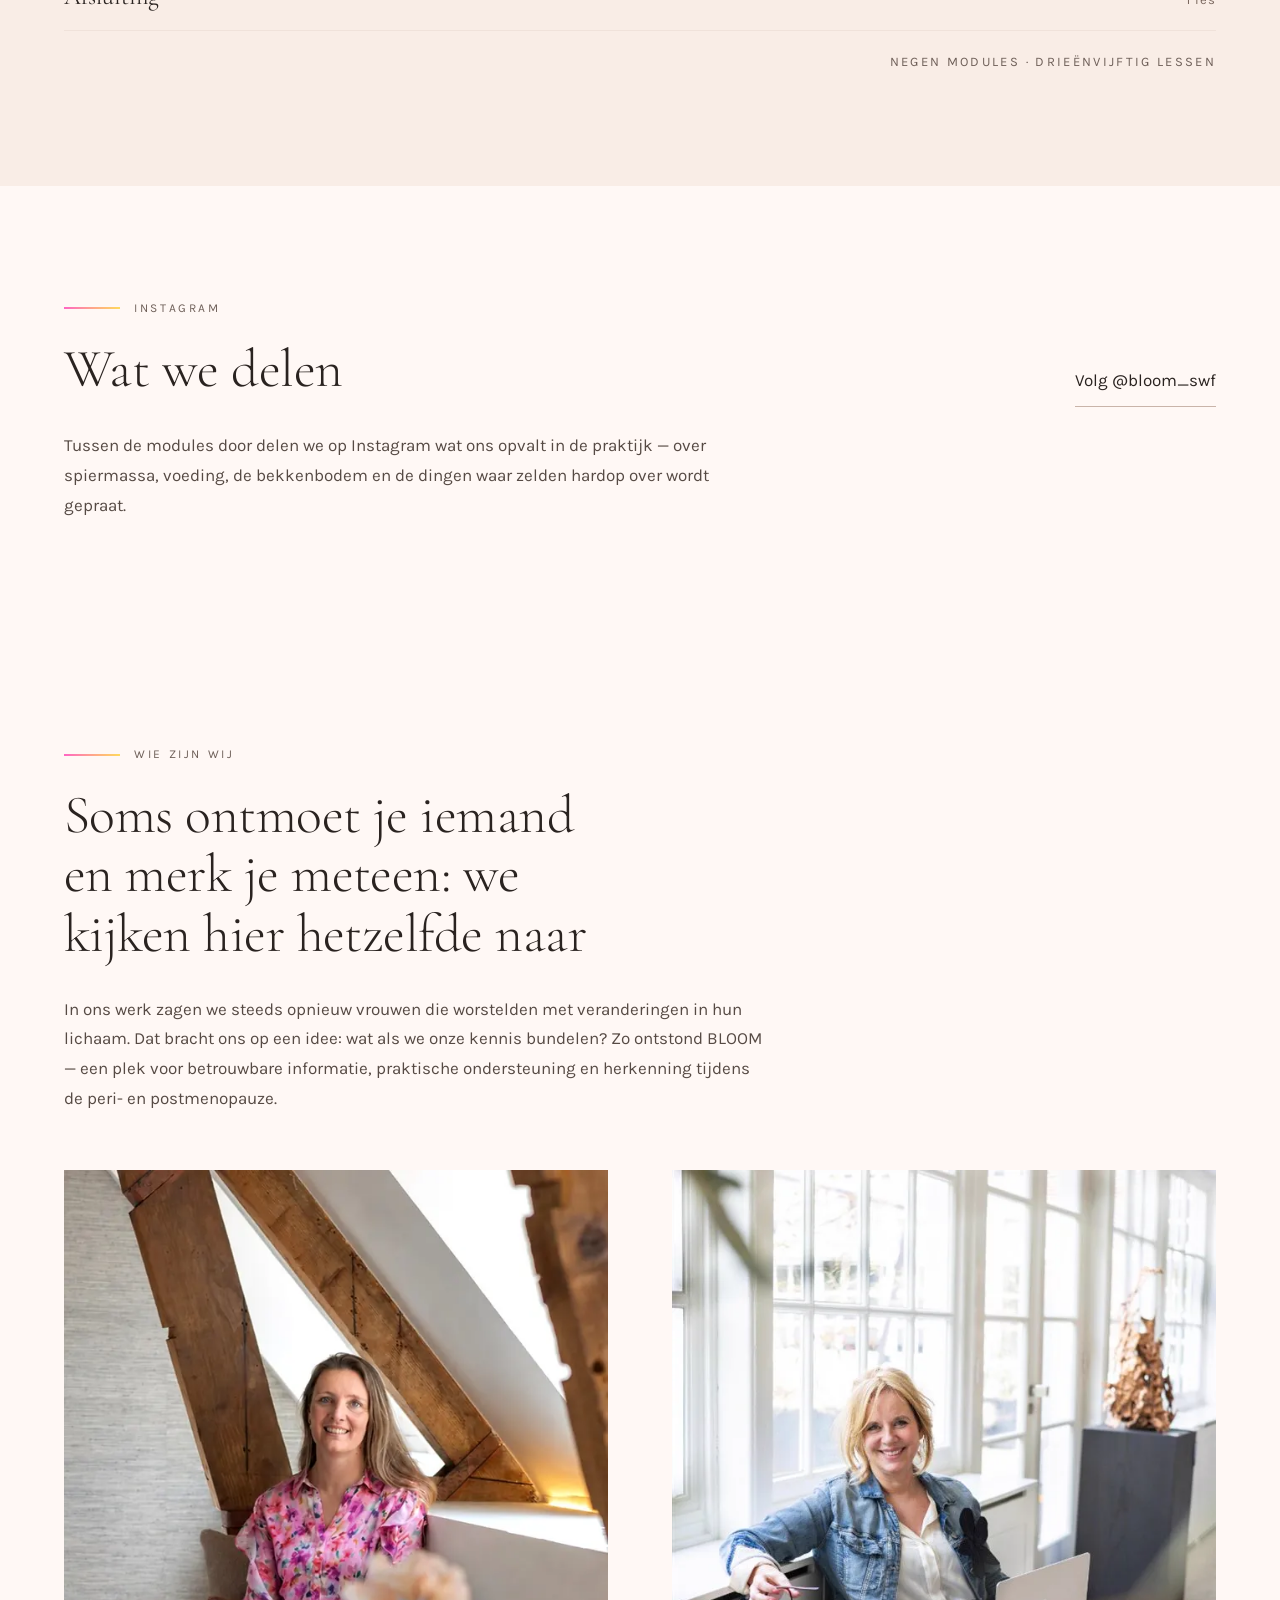
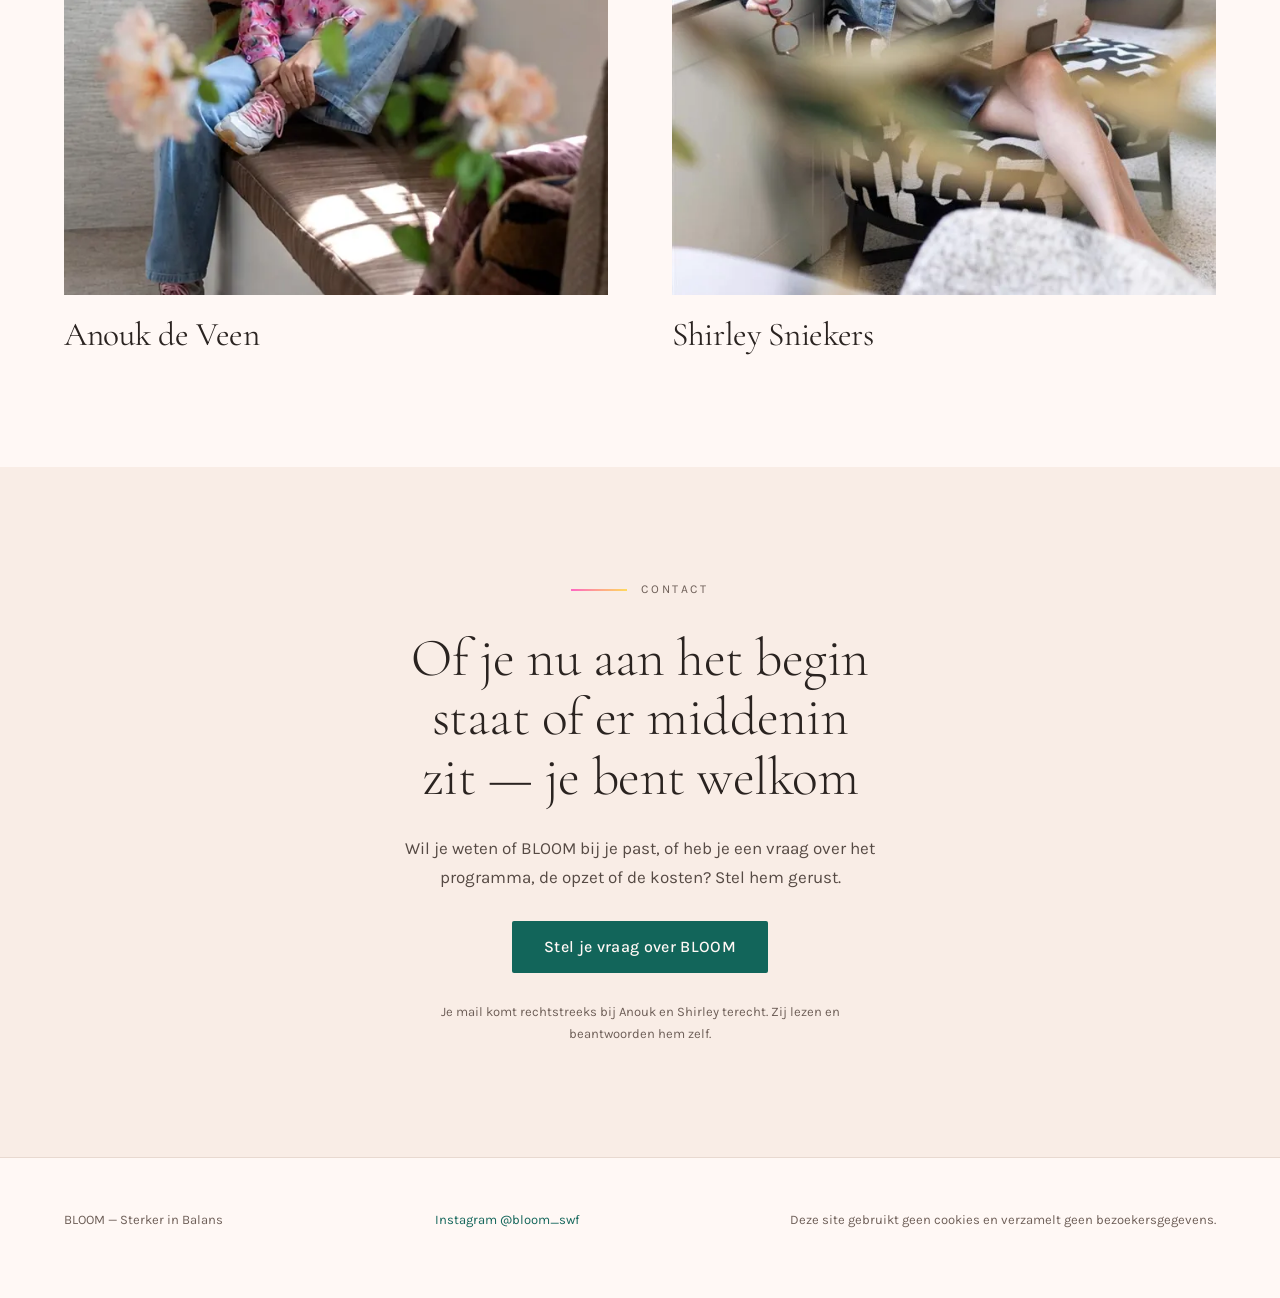
==== commit bd10ad6c: "Echt contactadres ingevuld: info@bloom-sterkerinbalans.nl Placeholder en bijbehorende melding verwij" ====
--- a/index.html
+++ b/index.html
@@ -249,11 +249,9 @@
       <p class="eyebrow">Contact</p>
       <h2 style="max-width:18ch;">Of je nu aan het begin staat of er middenin zit — je bent welkom</h2>
       <p class="prose">Wil je weten of BLOOM bij je past, of heb je een vraag over het programma, de opzet of de kosten? Stel hem gerust.</p>
-      <!-- TODO: vervang het e-mailadres hieronder en verwijder de melding eronder -->
-      <a class="btn btn--primary" href="mailto:EMAILADRES-NOG-INVULLEN@voorbeeld.nl?subject=Vraag%20over%20BLOOM">Stel je vraag over BLOOM</a>
+      <a class="btn btn--primary" href="mailto:info@bloom-sterkerinbalans.nl?subject=Vraag%20over%20BLOOM">Stel je vraag over BLOOM</a>
       <!-- TODO: zodra de reactietermijn bekend is, hem hier noemen: "Meestal reageren we binnen twee werkdagen." -->
       <p class="contact__note">Je mail komt rechtstreeks bij Anouk en Shirley terecht. Zij lezen en beantwoorden hem zelf.</p>
-      <span class="todo">E-mailadres nog in te vullen</span>
     </div>
   </section>
 
